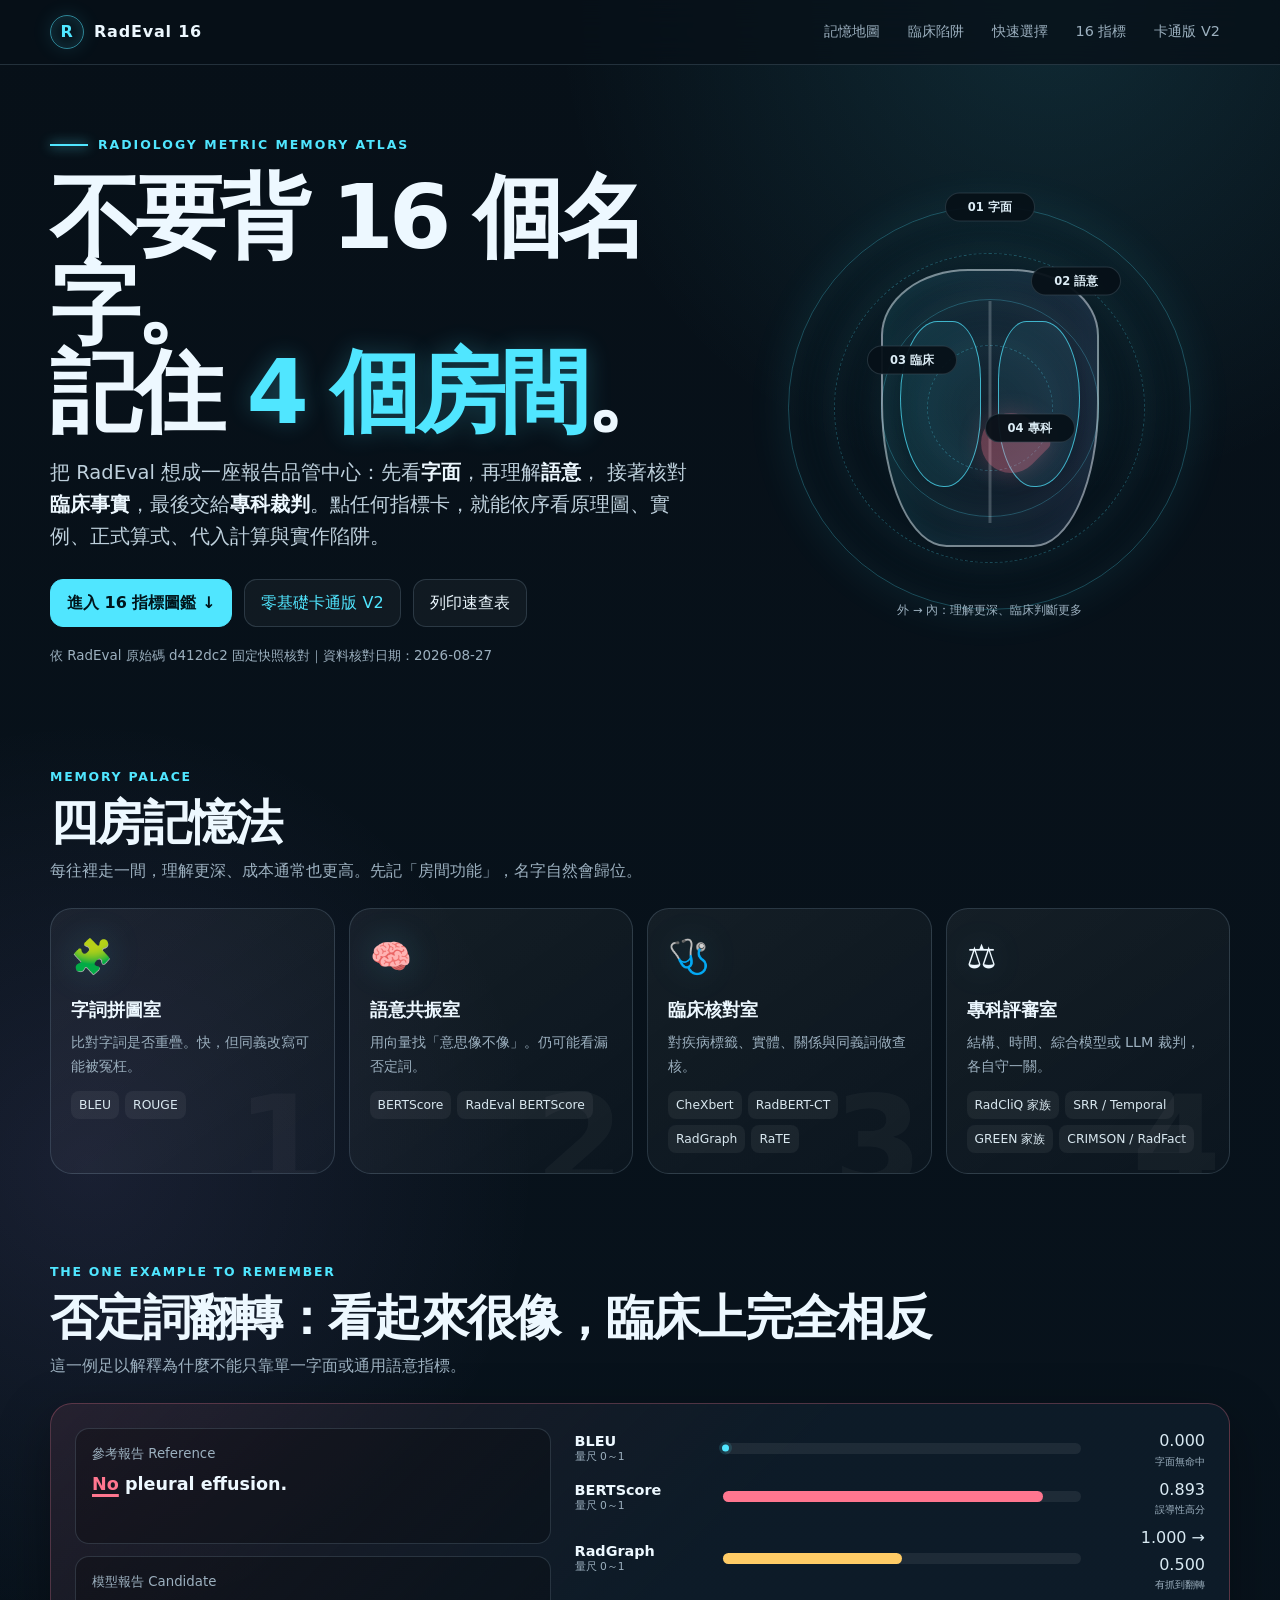
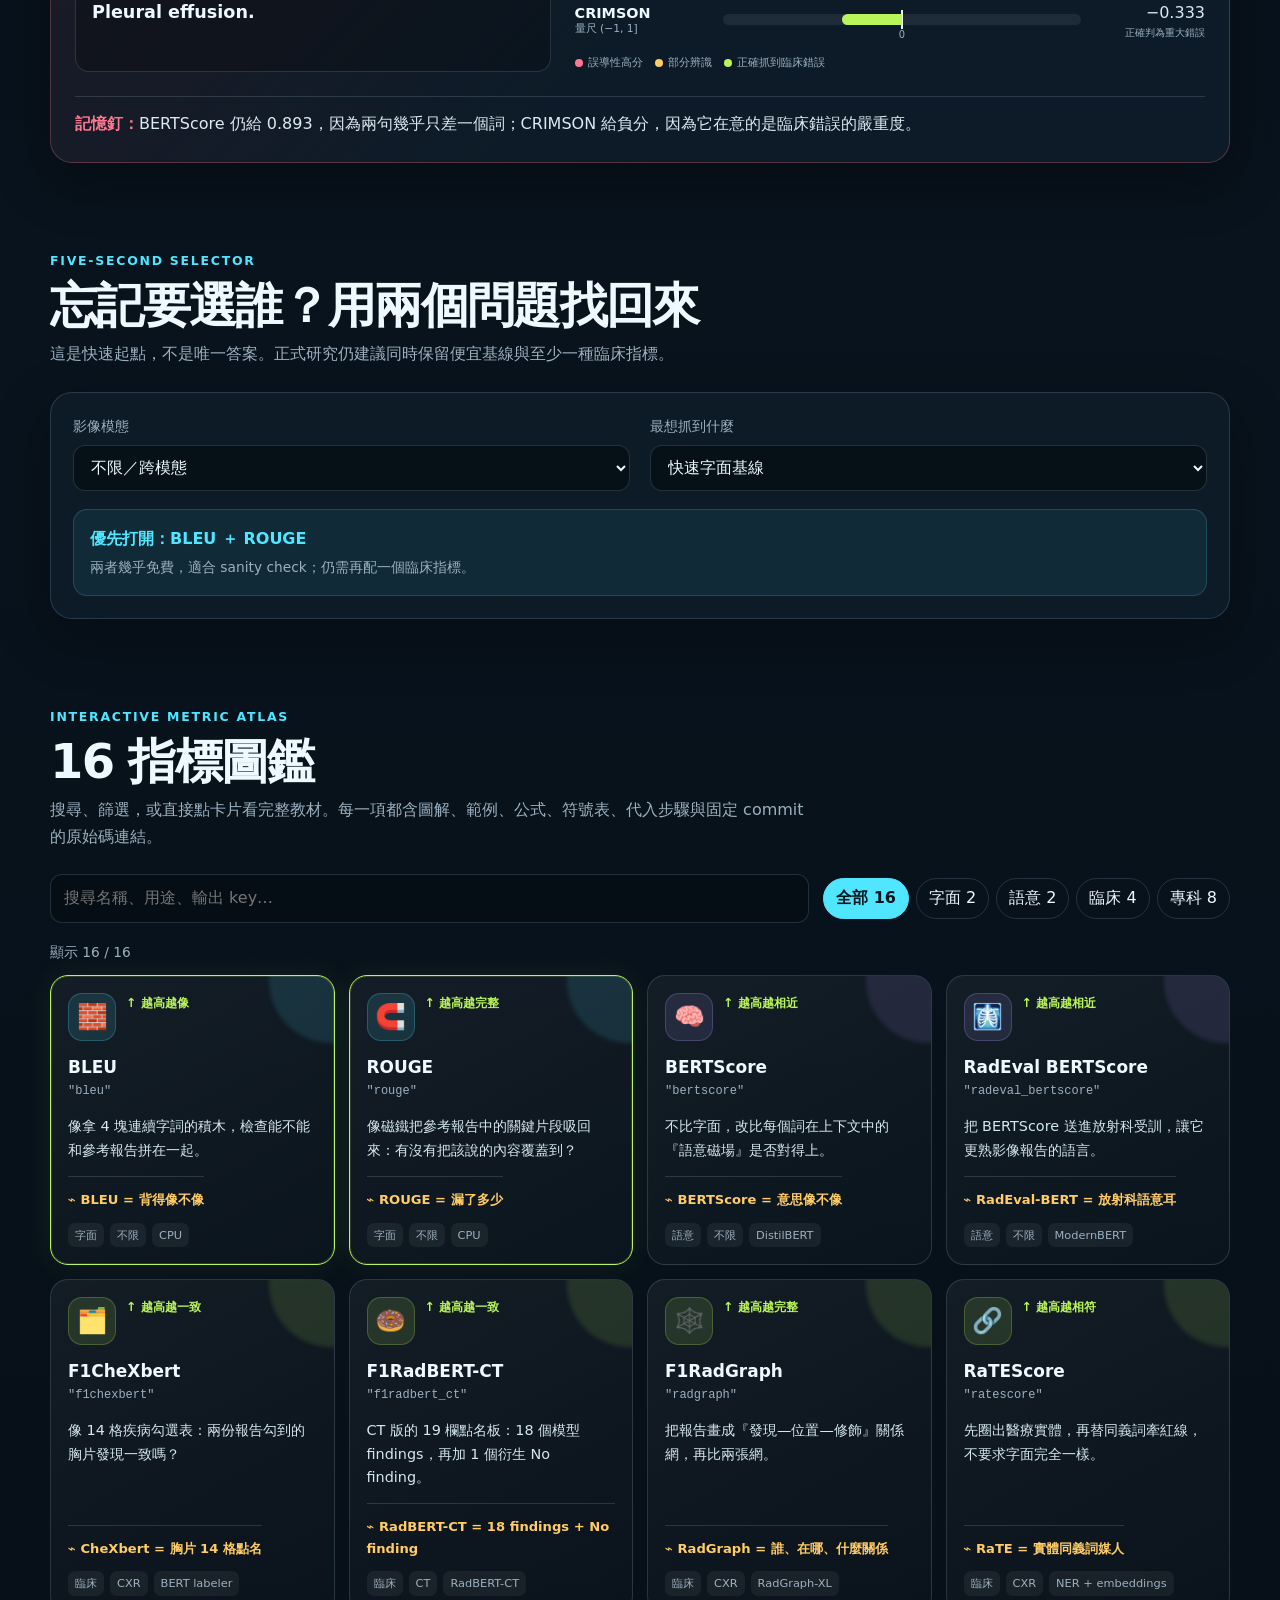
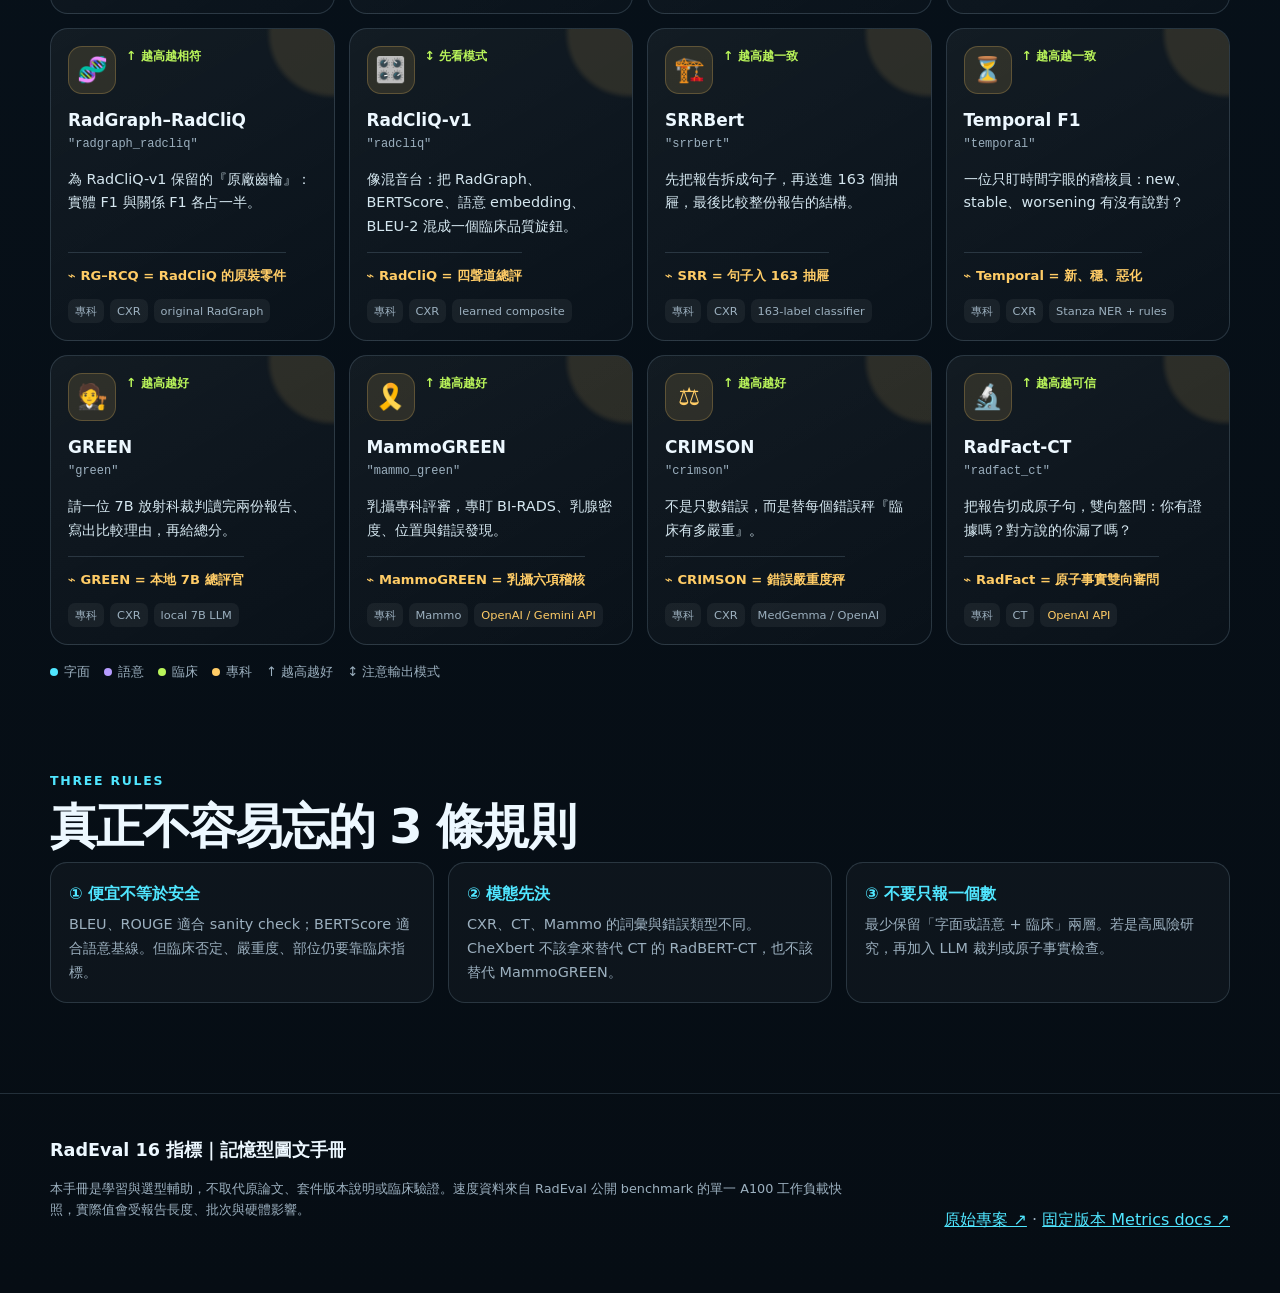
==== technical.html @ 2200045b "Fix navigation between guide editions" ====
<!doctype html>
<html lang="zh-Hant">
<head>
  <meta charset="utf-8">
  <meta name="viewport" content="width=device-width, initial-scale=1">
  <meta name="description" content="RadEval 16 種放射報告評估指標互動圖文手冊">
  <title>RadEval 16 指標｜記憶型圖文手冊</title>
  <style>
    :root {
      color-scheme: dark;
      --bg: #071018;
      --bg-2: #0b1722;
      --panel: rgba(14, 29, 42, .88);
      --panel-2: rgba(20, 39, 54, .82);
      --text: #edf8ff;
      --muted: #9cb0bf;
      --line: rgba(183, 224, 246, .16);
      --cyan: #50e6ff;
      --cyan-2: #18a8c7;
      --lime: #b9f45a;
      --amber: #ffcc66;
      --rose: #ff768f;
      --violet: #b69cff;
      --shadow: 0 18px 55px rgba(0, 0, 0, .32);
      --radius: 22px;
    }

    * { box-sizing: border-box; }
    html { scroll-behavior: smooth; }
    body {
      margin: 0;
      min-width: 320px;
      background:
        radial-gradient(circle at 82% 0%, rgba(80, 230, 255, .12), transparent 31rem),
        radial-gradient(circle at 7% 26%, rgba(182, 156, 255, .10), transparent 28rem),
        linear-gradient(180deg, var(--bg) 0%, #08131d 45%, #060d14 100%);
      color: var(--text);
      font-family: Inter, "Noto Sans TC", "Microsoft JhengHei", system-ui, sans-serif;
      line-height: 1.65;
    }

    a { color: var(--cyan); }
    button, input, select { font: inherit; }
    button { color: inherit; }
    .wrap { width: min(1180px, calc(100% - 36px)); margin: 0 auto; }
    .skip-link { position: fixed; left: 12px; top: -80px; z-index: 100; padding: 10px 14px; background: #fff; color: #000; }
    .skip-link:focus { top: 12px; }

    .topbar {
      position: sticky;
      top: 0;
      z-index: 30;
      backdrop-filter: blur(18px);
      background: rgba(7, 16, 24, .77);
      border-bottom: 1px solid var(--line);
    }
    .topbar-inner {
      min-height: 64px;
      display: flex;
      align-items: center;
      justify-content: space-between;
      gap: 18px;
    }
    .brand { display: flex; align-items: center; gap: 10px; font-weight: 800; letter-spacing: .05em; }
    .brand-mark {
      width: 34px;
      aspect-ratio: 1;
      display: grid;
      place-items: center;
      border: 1px solid rgba(80, 230, 255, .55);
      border-radius: 50%;
      color: var(--cyan);
      box-shadow: inset 0 0 18px rgba(80, 230, 255, .18), 0 0 20px rgba(80, 230, 255, .12);
    }
    .topnav { display: flex; align-items: center; gap: 8px; flex-wrap: wrap; }
    .topnav a {
      color: var(--muted);
      text-decoration: none;
      font-size: .9rem;
      padding: 7px 10px;
      border-radius: 10px;
    }
    .topnav a:hover, .topnav a:focus-visible { color: var(--text); background: rgba(255, 255, 255, .06); }

    .hero { padding: 70px 0 42px; overflow: hidden; }
    .hero-grid { display: grid; grid-template-columns: minmax(0, 1.15fr) minmax(300px, .85fr); gap: 50px; align-items: center; }
    .eyebrow { display: flex; align-items: center; gap: 10px; color: var(--cyan); font-weight: 800; letter-spacing: .16em; font-size: .78rem; text-transform: uppercase; }
    .eyebrow::before { content: ""; width: 38px; height: 2px; background: currentColor; box-shadow: 0 0 12px currentColor; }
    h1 { margin: 18px 0 18px; font-size: clamp(2.45rem, 7vw, 5.8rem); line-height: .98; letter-spacing: -.055em; max-width: 780px; }
    h1 .glow { color: var(--cyan); text-shadow: 0 0 25px rgba(80, 230, 255, .24); }
    .hero-copy { max-width: 680px; color: #bed0dc; font-size: clamp(1.02rem, 2vw, 1.22rem); }
    .hero-copy strong { color: var(--text); }
    .hero-actions { display: flex; gap: 12px; flex-wrap: wrap; margin-top: 26px; }
    .button {
      display: inline-flex;
      align-items: center;
      justify-content: center;
      gap: 9px;
      min-height: 44px;
      padding: 10px 16px;
      border: 1px solid var(--line);
      border-radius: 13px;
      background: rgba(255,255,255,.04);
      text-decoration: none;
      cursor: pointer;
    }
    .button.primary { color: #00151b; background: var(--cyan); border-color: var(--cyan); font-weight: 850; }
    .button:hover { transform: translateY(-1px); filter: brightness(1.06); }
    .button:focus-visible, .filter:focus-visible, .close:focus-visible {
      outline: 3px solid var(--amber);
      outline-offset: 3px;
    }
    .source-note { margin-top: 18px; color: var(--muted); font-size: .84rem; }

    .scanner {
      position: relative;
      width: min(420px, 100%);
      aspect-ratio: 1;
      margin: auto;
      display: grid;
      place-items: center;
    }
    .depth-ring {
      position: absolute;
      border: 1px solid rgba(80,230,255,.28);
      border-radius: 50%;
      box-shadow: 0 0 45px rgba(80,230,255,.09), inset 0 0 45px rgba(80,230,255,.06);
      pointer-events: none;
    }
    .depth-ring span {
      position: absolute;
      z-index: 3;
      left: 50%;
      top: 0;
      min-width: 90px;
      padding: 4px 9px;
      transform: translate(-50%, -50%);
      border: 1px solid var(--line);
      border-radius: 99px;
      background: rgba(7,16,24,.94);
      color: #dcecf5;
      font-size: .72rem;
      font-weight: 800;
      text-align: center;
      white-space: nowrap;
    }
    .depth-ring.one { inset: 2%; }
    .depth-ring.two { inset: 13%; border-style: dashed; }
    .depth-ring.three { inset: 24%; }
    .depth-ring.four { inset: 35%; border-style: dashed; }
    .depth-ring.two span { left: 78%; top: 9%; }
    .depth-ring.three span { left: 14%; top: 28%; }
    .depth-ring.four span { left: 82%; top: 66%; }
    .depth-caption { position: absolute; bottom: -2px; left: 50%; transform: translateX(-50%); color: var(--muted); font-size: .72rem; white-space: nowrap; }
    .chest {
      position: relative;
      z-index: 2;
      width: 52%;
      height: 66%;
      border: 2px solid rgba(237,248,255,.48);
      border-radius: 40% 40% 30% 30% / 24% 24% 52% 52%;
      background: linear-gradient(90deg, rgba(80,230,255,.07), rgba(182,156,255,.09));
      box-shadow: inset 0 0 32px rgba(80,230,255,.07);
    }
    .spine { position: absolute; left: 50%; top: 11%; bottom: 8%; width: 3px; transform: translateX(-50%); background: rgba(237,248,255,.22); }
    .lung { position: absolute; top: 18%; width: 38%; height: 61%; border: 1px solid rgba(80,230,255,.72); background: rgba(80,230,255,.08); }
    .lung.left { left: 8%; border-radius: 50% 38% 48% 58%; }
    .lung.right { right: 8%; border-radius: 38% 50% 58% 48%; }
    .heart { position: absolute; left: 46%; top: 52%; width: 28%; aspect-ratio: 1; background: rgba(255,118,143,.35); transform: rotate(45deg); border-radius: 50% 12% 50% 50%; box-shadow: 0 0 25px rgba(255,118,143,.22); }
    .section { padding: 44px 0; }
    .section-kicker { color: var(--cyan); font-weight: 800; font-size: .78rem; letter-spacing: .14em; text-transform: uppercase; }
    .section h2 { margin: 7px 0 8px; font-size: clamp(1.75rem, 4vw, 3rem); line-height: 1.15; letter-spacing: -.035em; }
    .section-lead { margin: 0 0 24px; color: var(--muted); max-width: 760px; }

    .memory-map { display: grid; grid-template-columns: repeat(4, 1fr); gap: 14px; }
    .memory-room {
      position: relative;
      min-height: 220px;
      padding: 20px;
      border: 1px solid var(--line);
      border-radius: var(--radius);
      background: linear-gradient(145deg, rgba(255,255,255,.055), rgba(255,255,255,.018));
      overflow: hidden;
    }
    .memory-room::after { content: attr(data-no); position: absolute; right: 8px; bottom: -34px; color: rgba(255,255,255,.035); font-size: 8rem; font-weight: 900; line-height: 1; }
    .room-icon { font-size: 2.1rem; filter: drop-shadow(0 0 16px rgba(80,230,255,.18)); }
    .memory-room h3 { margin: 10px 0 6px; font-size: 1.15rem; }
    .memory-room p { margin: 0 0 12px; color: var(--muted); font-size: .9rem; }
    .room-list { display: flex; flex-wrap: wrap; gap: 6px; position: relative; z-index: 1; }
    .room-list span { padding: 4px 8px; border-radius: 8px; background: rgba(255,255,255,.055); color: #d9e8f0; font-size: .77rem; }

    .trap {
      display: grid;
      grid-template-columns: .86fr 1.14fr;
      gap: 24px;
      padding: 24px;
      border: 1px solid rgba(255,118,143,.28);
      border-radius: var(--radius);
      background: linear-gradient(135deg, rgba(255,118,143,.09), rgba(14,29,42,.86) 52%);
      box-shadow: var(--shadow);
    }
    .report-pair { display: grid; gap: 12px; }
    .report { padding: 14px 16px; border-radius: 14px; background: rgba(0,0,0,.25); border: 1px solid var(--line); }
    .report small { display: block; color: var(--muted); margin-bottom: 5px; }
    .report strong { font-size: 1.1rem; }
    .negation { color: var(--rose); text-decoration: underline 3px; text-underline-offset: 4px; }
    .score-rows { display: grid; gap: 9px; align-content: center; }
    .score-row { display: grid; grid-template-columns: 136px 1fr 112px; gap: 12px; align-items: center; }
    .score-name { display: grid; line-height: 1.25; }
    .score-name b { font-size: .9rem; }
    .score-name small { color: var(--muted); font-size: .67rem; }
    .score-track { position: relative; height: 11px; background: rgba(255,255,255,.07); border-radius: 99px; overflow: visible; }
    .score-fill { height: 100%; border-radius: inherit; background: var(--cyan); }
    .score-fill.misleading { background: var(--rose); }
    .score-fill.partial { background: var(--amber); }
    .score-fill.correct { background: var(--lime); }
    .score-zero-dot { position: absolute; left: 0; top: 50%; width: 7px; height: 7px; transform: translate(-1px, -50%); border-radius: 50%; background: var(--cyan); box-shadow: 0 0 0 3px rgba(80,230,255,.14); }
    .score-track.diverging::before { content: ""; position: absolute; left: 50%; top: -4px; bottom: -4px; width: 2px; transform: translateX(-50%); background: #e7f2f8; }
    .score-track.diverging::after { content: "0"; position: absolute; left: 50%; top: 13px; transform: translateX(-50%); color: var(--muted); font-size: .62rem; }
    .score-fill.negative { position: absolute; right: 50%; top: 0; border-radius: 99px 0 0 99px; }
    .score-value { color: #d8e9f2; font-variant-numeric: tabular-nums; text-align: right; }
    .score-value small { display: block; color: var(--muted); font-size: .65rem; line-height: 1.25; }
    .score-legend { display: flex; gap: 12px; flex-wrap: wrap; margin-top: 6px; color: var(--muted); font-size: .68rem; }
    .score-legend span { display: inline-flex; align-items: center; gap: 5px; }
    .score-legend i { width: 8px; height: 8px; border-radius: 50%; background: var(--legend-color); }
    .trap-takeaway { grid-column: 1 / -1; padding-top: 14px; border-top: 1px solid var(--line); color: #dceaf1; }
    .trap-takeaway strong { color: var(--rose); }

    .chooser {
      padding: 22px;
      border: 1px solid var(--line);
      border-radius: var(--radius);
      background: var(--panel);
      box-shadow: var(--shadow);
    }
    .chooser-grid { display: grid; grid-template-columns: 1fr 1fr; gap: 20px; }
    .field label { display: block; margin-bottom: 7px; color: var(--muted); font-size: .86rem; }
    select, input[type="search"] {
      width: 100%;
      min-height: 46px;
      border: 1px solid var(--line);
      border-radius: 12px;
      background: rgba(5, 14, 21, .8);
      color: var(--text);
      padding: 10px 13px;
      outline: none;
    }
    select:focus, input:focus { border-color: var(--cyan); box-shadow: 0 0 0 3px rgba(80,230,255,.12); }
    .recommendation { margin-top: 18px; padding: 16px; border-radius: 14px; background: rgba(80,230,255,.08); border: 1px solid rgba(80,230,255,.18); }
    .recommendation strong { color: var(--cyan); }
    .recommendation .mini { display: block; margin-top: 4px; color: var(--muted); font-size: .86rem; }

    .toolbar { display: grid; grid-template-columns: minmax(220px, 1fr) auto; gap: 14px; margin: 24px 0 18px; align-items: center; }
    .filters { display: flex; flex-wrap: wrap; gap: 7px; justify-content: flex-end; }
    .filter {
      min-height: 39px;
      border: 1px solid var(--line);
      border-radius: 999px;
      background: transparent;
      padding: 6px 12px;
      cursor: pointer;
    }
    .filter[aria-pressed="true"] { color: #00151b; background: var(--cyan); border-color: var(--cyan); font-weight: 800; }
    .result-count { color: var(--muted); font-size: .86rem; margin-bottom: 12px; }
    .empty-state { margin: 14px 0; padding: 18px; border: 1px dashed var(--line); border-radius: 14px; color: var(--muted); text-align: center; }
    .empty-state[hidden] { display: none; }

    .metric-grid { display: grid; grid-template-columns: repeat(4, minmax(0, 1fr)); gap: 14px; }
    .metric-card {
      position: relative;
      min-height: 290px;
      display: flex;
      flex-direction: column;
      padding: 17px;
      border: 1px solid var(--line);
      border-radius: 18px;
      background: linear-gradient(150deg, rgba(255,255,255,.052), rgba(255,255,255,.016));
      text-align: left;
      cursor: pointer;
      overflow: hidden;
      transition: transform .18s ease, border-color .18s ease, box-shadow .18s ease;
    }
    .metric-card::after { content: ""; position: absolute; width: 125px; height: 125px; right: -60px; top: -58px; border-radius: 50%; background: var(--tone); opacity: .12; filter: blur(2px); }
    .metric-card:hover, .metric-card:focus-visible { transform: translateY(-4px); border-color: var(--tone); border-color: color-mix(in srgb, var(--tone) 60%, transparent); box-shadow: 0 18px 40px rgba(0,0,0,.28); outline: 3px solid transparent; }
    .metric-card.recommended { border-color: var(--lime); box-shadow: inset 0 0 0 1px rgba(185,244,90,.17), 0 0 28px rgba(185,244,90,.08); }
    .metric-card[hidden] { display: none; }
    .card-top { display: flex; align-items: flex-start; justify-content: space-between; gap: 10px; }
    .metric-icon { width: 48px; height: 48px; display: grid; place-items: center; border-radius: 14px; background: rgba(80,230,255,.08); background: color-mix(in srgb, var(--tone) 12%, transparent); color: var(--tone); font-size: 1.55rem; border: 1px solid rgba(80,230,255,.2); border-color: color-mix(in srgb, var(--tone) 23%, transparent); }
    .direction { color: var(--lime); font-size: .78rem; font-weight: 850; }
    .card-title { display: block; margin: 16px 0 3px; font-size: 1.06rem; font-weight: 800; line-height: 1.28; }
    .metric-key { color: var(--muted); font-family: ui-monospace, SFMono-Regular, Consolas, monospace; font-size: .75rem; }
    .metaphor { margin: 13px 0; color: #d5e7f0; font-size: .9rem; }
    .memory-line { margin-top: auto; padding-top: 12px; border-top: 1px solid var(--line); color: var(--amber); font-size: .82rem; font-weight: 750; }
    .card-meta { display: flex; flex-wrap: wrap; gap: 6px; margin-top: 12px; }
    .tag { padding: 3px 7px; border-radius: 7px; background: rgba(255,255,255,.055); color: var(--muted); font-size: .71rem; }
    .tag.api { color: var(--amber); }

    .legend { display: flex; gap: 14px; flex-wrap: wrap; margin-top: 16px; color: var(--muted); font-size: .82rem; }
    .legend span { display: inline-flex; align-items: center; gap: 6px; }
    .dot { width: 8px; height: 8px; border-radius: 50%; background: var(--tone); }

    dialog {
      width: min(820px, calc(100% - 28px));
      max-height: 88vh;
      overflow: hidden;
      padding: 0;
      border: 1px solid rgba(80,230,255,.25);
      border-radius: 24px;
      background: #0c1924;
      color: var(--text);
      box-shadow: 0 30px 100px rgba(0,0,0,.65);
    }
    dialog::backdrop { background: rgba(2,8,12,.78); backdrop-filter: blur(7px); }
    .dialog-shell { padding: 24px; overflow-y: auto; max-height: 88vh; }
    .dialog-head { display: grid; grid-template-columns: auto 1fr auto; gap: 14px; align-items: center; padding-bottom: 18px; border-bottom: 1px solid var(--line); }
    .dialog-head h2 { margin: 0; font-size: clamp(1.5rem, 4vw, 2.4rem); line-height: 1.1; }
    .dialog-sub { color: var(--muted); font-family: ui-monospace, SFMono-Regular, Consolas, monospace; font-size: .8rem; }
    .close { width: 42px; height: 42px; border: 1px solid var(--line); border-radius: 12px; background: rgba(255,255,255,.04); cursor: pointer; font-size: 1.2rem; }
    .dialog-hero { margin: 20px 0; padding: 18px; border-radius: 16px; background: rgba(80,230,255,.06); background: linear-gradient(120deg, color-mix(in srgb, var(--dialog-tone) 13%, transparent), rgba(255,255,255,.025)); border: 1px solid rgba(80,230,255,.2); border-color: color-mix(in srgb, var(--dialog-tone) 24%, transparent); }
    .dialog-hero .big-memory { color: var(--dialog-tone); font-size: clamp(1.08rem, 3vw, 1.35rem); font-weight: 850; }
    .principle-panel, .worked-example, .formula-sheet {
      margin: 18px 0;
      padding: 18px;
      border: 1px solid var(--line);
      border-radius: 18px;
      background: rgba(255,255,255,.025);
    }
    .lesson-title { display: flex; align-items: center; gap: 9px; margin: 0 0 14px; font-size: 1rem; color: var(--cyan); }
    .lesson-no { width: 28px; height: 28px; display: grid; place-items: center; border-radius: 50%; background: rgba(80,230,255,.12); font-size: .76rem; }
    .visual-stage {
      min-height: 210px;
      display: grid;
      align-content: center;
      gap: 14px;
      padding: 20px;
      border-radius: 16px;
      background:
        linear-gradient(rgba(80,230,255,.035) 1px, transparent 1px),
        linear-gradient(90deg, rgba(80,230,255,.035) 1px, transparent 1px),
        rgba(2,10,16,.48);
      background-size: 24px 24px;
      overflow: hidden;
    }
    .viz-caption { color: var(--muted); font-size: .78rem; text-align: center; }
    .viz-formula { padding: 8px 12px; border-radius: 10px; background: rgba(80,230,255,.08); color: #dffbff; font-family: ui-monospace, SFMono-Regular, Consolas, monospace; font-size: .78rem; text-align: center; }
    .token-row { display: flex; flex-wrap: wrap; justify-content: center; gap: 7px; }
    .token { padding: 6px 9px; border-radius: 8px; background: rgba(255,255,255,.07); color: #c7d8e1; font-size: .8rem; border: 1px solid transparent; }
    .token.hit { color: #071018; background: var(--lime); font-weight: 800; }
    .token.miss { color: #ffe0e6; background: rgba(255,118,143,.14); border-color: rgba(255,118,143,.35); text-decoration: line-through; }
    .token.soft { color: #f2eaff; background: rgba(182,156,255,.16); border-color: rgba(182,156,255,.28); }
    .ngram-lane { display: grid; gap: 6px; }
    .ngram-label { color: var(--muted); font-size: .7rem; text-align: center; }
    .ngram-window { display: flex; justify-content: center; gap: 5px; width: fit-content; max-width: 100%; margin: auto; padding: 7px; border: 2px solid var(--dialog-tone); border-radius: 12px; background: rgba(80,230,255,.05); }
    .ngram-window.absent { border-style: dashed; border-color: var(--rose); color: var(--rose); }
    .ngram-window .token { white-space: nowrap; }
    .ngram-note { color: #d6e7ef; font-size: .76rem; text-align: center; }
    .flow-row { display: flex; align-items: center; justify-content: center; gap: 9px; flex-wrap: wrap; }
    .flow-node { min-width: 92px; padding: 10px 12px; border: 1px solid var(--line); border-radius: 12px; background: rgba(255,255,255,.055); text-align: center; font-size: .8rem; }
    .flow-node strong { display: block; color: var(--text); }
    .flow-node small { color: var(--muted); }
    .flow-node.accent { border-color: rgba(80,230,255,.36); box-shadow: inset 0 0 20px rgba(80,230,255,.07); }
    .flow-arrow { color: var(--cyan); font-size: 1.2rem; font-weight: 900; }
    .step-list { display: grid; grid-template-columns: repeat(3, 1fr); gap: 9px; margin: 14px 0 0; padding: 0; list-style: none; counter-reset: step; }
    .step-list li { position: relative; padding: 12px 12px 12px 38px; border-radius: 12px; background: rgba(255,255,255,.035); color: #cedee6; font-size: .82rem; }
    .step-list li::before { counter-increment: step; content: counter(step); position: absolute; left: 10px; top: 11px; width: 20px; height: 20px; display: grid; place-items: center; border-radius: 50%; background: var(--dialog-tone); color: #071018; font-size: .7rem; font-weight: 900; }
    .label-grid { display: grid; grid-template-columns: repeat(7, 1fr); gap: 6px; }
    .label-cell { aspect-ratio: 1.45; display: grid; place-items: center; border-radius: 7px; background: rgba(255,255,255,.055); color: var(--muted); font-size: .65rem; text-align: center; }
    .label-cell.on { background: rgba(185,244,90,.16); color: var(--lime); box-shadow: inset 0 0 0 1px rgba(185,244,90,.28); }
    .label-cell.negative { background: rgba(80,230,255,.09); color: var(--cyan); box-shadow: inset 0 0 0 1px rgba(80,230,255,.2); }
    .label-cell.derived { background: rgba(255,204,102,.08); color: var(--amber); }
    .label-comparison { display: grid; grid-template-columns: 84px 1fr; gap: 8px 10px; align-items: start; }
    .label-row-name { padding-top: 7px; color: var(--dialog-tone); font-size: .72rem; font-weight: 800; }
    .label-comparison .label-grid { grid-template-columns: repeat(7, minmax(62px, 1fr)); }
    .semantic-core { width: 74px; height: 74px; display: grid; place-items: center; margin: auto; border-radius: 50%; background: rgba(182,156,255,.13); color: var(--violet); font-size: 2rem; box-shadow: 0 0 28px rgba(182,156,255,.16); }
    .weight-ladder { display: grid; grid-template-columns: repeat(4, 1fr); gap: 7px; }
    .weight-step { padding: 9px 7px; border-top: 3px solid var(--amber); background: rgba(255,204,102,.06); color: #e8eef2; font-size: .7rem; text-align: center; }
    .weight-step strong { display: block; color: var(--amber); font: 800 .9rem/1.2 ui-monospace, SFMono-Regular, Consolas, monospace; }
    .count-strip { display: grid; grid-template-columns: repeat(3, minmax(0, 1fr)); gap: 7px; }
    .count-chip { padding: 9px; border-radius: 10px; background: rgba(255,255,255,.05); color: var(--muted); font-size: .7rem; text-align: center; }
    .count-chip strong { display: block; color: var(--text); font-size: .92rem; }
    .channel-stack { display: grid; gap: 8px; min-width: min(100%, 380px); margin: auto; }
    .channel { display: grid; grid-template-columns: 92px 1fr 46px; gap: 8px; align-items: center; font-size: .75rem; }
    .channel-track { height: 8px; border-radius: 99px; background: rgba(255,255,255,.07); overflow: hidden; }
    .channel-fill { height: 100%; width: var(--value); background: var(--dialog-tone); border-radius: inherit; }
    .graph-svg { width: 100%; min-height: 190px; }
    .graph-svg text { fill: #e9f6fc; font-family: inherit; font-size: 12px; }
    .graph-svg .edge { stroke: var(--cyan); stroke-width: 2; opacity: .7; }
    .graph-svg .node { fill: #102c3c; stroke: var(--cyan); stroke-width: 1.5; }
    .graph-svg .modifier { fill: #30264c; stroke: var(--violet); }
    .judge { width: 78px; height: 78px; display: grid; place-items: center; margin: auto; border-radius: 50%; border: 1px solid rgba(255,204,102,.45); background: rgba(255,204,102,.09); font-size: 2rem; box-shadow: 0 0 28px rgba(255,204,102,.1); }
    .scale { display: grid; grid-template-columns: 1fr auto 1fr; gap: 12px; align-items: end; width: min(430px, 100%); margin: auto; }
    .scale-pan { min-height: 82px; padding: 10px; border-radius: 50% 50% 12px 12px; background: rgba(255,255,255,.055); border-bottom: 3px solid var(--amber); text-align: center; font-size: .77rem; }
    .scale-pivot { color: var(--amber); font-size: 2rem; }
    .example-pair { display: grid; grid-template-columns: 1fr 34px 1fr; gap: 10px; align-items: stretch; }
    .example-report { padding: 13px; border-radius: 13px; background: rgba(0,0,0,.22); border: 1px solid var(--line); }
    .example-report small { display: block; color: var(--muted); margin-bottom: 5px; }
    .example-report p { margin: 0; color: #e2f0f6; font-size: .88rem; }
    .example-arrow { display: grid; place-items: center; color: var(--cyan); font-size: 1.25rem; }
    .example-result { margin-top: 12px; padding: 11px 13px; border-left: 3px solid var(--dialog-tone); background: rgba(80,230,255,.05); background: color-mix(in srgb, var(--dialog-tone) 8%, transparent); color: #dceaf1; font-size: .86rem; }
    .formula-sheet { position: relative; overflow: hidden; }
    .formula-source-badge { display: inline-flex; align-items: center; gap: 7px; margin: -5px 0 14px; padding: 6px 9px; border: 1px solid rgba(185,244,90,.22); border-radius: 999px; background: rgba(185,244,90,.07); color: var(--lime); font: 700 .7rem/1 ui-monospace, SFMono-Regular, Consolas, monospace; }
    .equation-stack { display: grid; gap: 9px; }
    .math-block { padding: 13px 15px; overflow-x: auto; border: 1px solid rgba(80,230,255,.17); border-radius: 13px; background: #07131c; color: #e8fbff; font: 700 clamp(.78rem, 2vw, .94rem)/1.65 ui-monospace, SFMono-Regular, Consolas, monospace; white-space: nowrap; }
    .math-block .eq-label { display: inline-block; min-width: 92px; margin-right: 10px; color: var(--cyan); font: 750 .7rem/1.2 Inter, "Noto Sans TC", sans-serif; letter-spacing: .04em; text-transform: uppercase; }
    .formula-columns { display: grid; grid-template-columns: minmax(0, .86fr) minmax(0, 1.14fr); gap: 12px; margin-top: 13px; }
    .formula-card { min-width: 0; padding: 14px; border: 1px solid var(--line); border-radius: 14px; background: rgba(0,0,0,.16); }
    .formula-card h4 { margin: 0 0 9px; color: var(--amber); font-size: .81rem; }
    .notation-grid { display: grid; grid-template-columns: auto 1fr; gap: 7px 10px; margin: 0; }
    .notation-grid dt { color: #f2fbff; font: 800 .78rem/1.45 ui-monospace, SFMono-Regular, Consolas, monospace; }
    .notation-grid dd { margin: 0; color: var(--muted); font-size: .79rem; line-height: 1.45; }
    .calc-steps { display: grid; gap: 7px; margin: 0; padding: 0; list-style: none; counter-reset: calc-step; }
    .calc-steps li { position: relative; padding-left: 25px; color: #d4e4eb; font-size: .81rem; line-height: 1.5; }
    .calc-steps li::before { counter-increment: calc-step; content: counter(calc-step); position: absolute; left: 0; top: .12em; width: 18px; height: 18px; display: grid; place-items: center; border-radius: 6px; background: rgba(80,230,255,.12); background: color-mix(in srgb, var(--dialog-tone) 18%, transparent); color: var(--dialog-tone); font: 850 .65rem/1 ui-monospace, SFMono-Regular, Consolas, monospace; }
    .implementation-note { margin-top: 12px; padding: 11px 13px; border-left: 3px solid var(--amber); background: rgba(255,204,102,.065); color: #eadfca; font-size: .8rem; line-height: 1.55; }
    .implementation-note strong { color: var(--amber); }
    .source-trace { display: flex; align-items: center; justify-content: space-between; gap: 12px; margin-top: 11px; color: var(--muted); font-size: .73rem; }
    .source-trace a { flex: 0 0 auto; }
    .dialog-grid { display: grid; grid-template-columns: 1fr 1fr; gap: 14px; }
    .detail-block { padding: 16px; border-radius: 15px; background: rgba(255,255,255,.035); border: 1px solid var(--line); }
    .detail-block h3 { margin: 0 0 8px; font-size: .87rem; color: var(--cyan); }
    .detail-block p { margin: 0; color: #d1e1e9; font-size: .91rem; }
    .output-code { display: block; margin-top: 8px; color: #d6f8ff; font-family: ui-monospace, SFMono-Regular, Consolas, monospace; font-size: .78rem; overflow-wrap: anywhere; }
    .dialog-foot { display: flex; gap: 10px; flex-wrap: wrap; align-items: center; justify-content: space-between; margin-top: 18px; color: var(--muted); font-size: .82rem; }

    .rules { display: grid; grid-template-columns: repeat(3, 1fr); gap: 14px; }
    .rule { padding: 18px; border: 1px solid var(--line); border-radius: 17px; background: rgba(255,255,255,.03); }
    .rule strong { display: block; margin-bottom: 6px; color: var(--cyan); }
    .rule p { margin: 0; color: var(--muted); font-size: .9rem; }

    footer { padding: 42px 0 60px; color: var(--muted); border-top: 1px solid var(--line); margin-top: 46px; }
    .footer-grid { display: grid; grid-template-columns: 1fr auto; gap: 20px; align-items: end; }
    .footer-title { color: var(--text); font-weight: 850; font-size: 1.1rem; }
    .fineprint { max-width: 800px; font-size: .8rem; }

    .print-sheet { display: none; }
    @media (max-width: 980px) {
      .hero-grid { grid-template-columns: 1fr; }
      .scanner { width: min(380px, 82vw); }
      .memory-map, .metric-grid { grid-template-columns: repeat(2, minmax(0, 1fr)); }
      .trap { grid-template-columns: 1fr; }
      .trap-takeaway { grid-column: auto; }
      .rules { grid-template-columns: 1fr; }
    }
    @media (max-width: 700px) {
      .wrap { width: min(100% - 24px, 1180px); }
      .topbar-inner { align-items: flex-start; flex-direction: column; gap: 3px; padding: 8px 0; }
      .topnav { width: 100%; flex-wrap: nowrap; overflow-x: auto; padding-bottom: 3px; }
      .topnav a { flex: 0 0 auto; padding: 5px 8px; font-size: .78rem; }
      .hero { padding-top: 48px; }
      .memory-map, .metric-grid, .chooser-grid, .dialog-grid, .step-list, .formula-columns { grid-template-columns: 1fr; }
      .example-pair { grid-template-columns: 1fr; }
      .example-arrow { transform: rotate(90deg); }
      .label-grid { grid-template-columns: repeat(4, 1fr); }
      .channel { grid-template-columns: 78px 1fr 40px; }
      .toolbar { grid-template-columns: 1fr; }
      .filters { justify-content: flex-start; }
      .score-row { grid-template-columns: 102px 1fr 88px; gap: 8px; }
      .footer-grid { grid-template-columns: 1fr; }
      .dialog-head { grid-template-columns: auto 1fr auto; }
      .scanner { width: min(330px, 92vw); }
      .depth-ring span { min-width: 76px; padding: 3px 7px; font-size: .64rem; }
      .label-comparison { grid-template-columns: 1fr; }
      .label-row-name { padding-top: 0; }
      .label-comparison .label-grid { grid-template-columns: repeat(3, minmax(74px, 1fr)); }
      .weight-ladder { grid-template-columns: repeat(2, 1fr); }
    }
    @media (prefers-reduced-motion: reduce) {
      *, *::before, *::after { scroll-behavior: auto !important; animation-duration: .001ms !important; animation-iteration-count: 1 !important; }
    }
    @media print {
      :root { color-scheme: light; }
      body { background: #fff; color: #111; font-size: 10pt; }
      .topbar, .hero, .section, footer, dialog { display: none !important; }
      .print-sheet { display: block; padding: 0; }
      .print-sheet h1 { font-size: 24pt; color: #111; margin-bottom: 6px; }
      .print-sheet table { width: 100%; border-collapse: collapse; }
      .print-sheet th, .print-sheet td { border: 1px solid #bbb; padding: 6px; vertical-align: top; text-align: left; }
      .print-sheet th { background: #e9f5f8; }
      .print-sheet small { color: #444; }
    }
  </style>
</head>
<body>
  <a class="skip-link" href="#main">跳到主要內容</a>
  <header class="topbar">
    <div class="wrap topbar-inner">
      <div class="brand"><span class="brand-mark">R</span> RadEval 16</div>
      <nav class="topnav" aria-label="頁面導覽">
        <a href="#memory">記憶地圖</a>
        <a href="#trap">臨床陷阱</a>
        <a href="#choose">快速選擇</a>
        <a href="#atlas">16 指標</a>
        <a href="index.html">卡通版 V2</a>
      </nav>
    </div>
  </header>

  <main id="main">
    <section class="hero">
      <div class="wrap hero-grid">
        <div>
          <div class="eyebrow">Radiology metric memory atlas</div>
          <h1>不要背 16 個名字。<br>記住 <span class="glow">4 個房間</span>。</h1>
          <p class="hero-copy">
            把 RadEval 想成一座報告品管中心：先看<strong>字面</strong>，再理解<strong>語意</strong>，
            接著核對<strong>臨床事實</strong>，最後交給<strong>專科裁判</strong>。點任何指標卡，就能依序看原理圖、實例、正式算式、代入計算與實作陷阱。
          </p>
          <div class="hero-actions">
            <a class="button primary" href="#atlas">進入 16 指標圖鑑 ↓</a>
            <a class="button" href="index.html">零基礎卡通版 V2</a>
            <button class="button" type="button" onclick="window.print()">列印速查表</button>
          </div>
          <p class="source-note">依 RadEval 原始碼 d412dc2 固定快照核對｜資料核對日期：2026-08-27</p>
        </div>
        <div class="scanner" aria-label="由外而內的四層評估：字面、語意、臨床、專科">
          <span class="depth-ring one"><span>01 字面</span></span>
          <span class="depth-ring two"><span>02 語意</span></span>
          <span class="depth-ring three"><span>03 臨床</span></span>
          <span class="depth-ring four"><span>04 專科</span></span>
          <div class="chest" aria-hidden="true">
            <div class="spine"></div><div class="lung left"></div><div class="lung right"></div><div class="heart"></div>
          </div>
          <span class="depth-caption">外 → 內：理解更深、臨床判斷更多</span>
        </div>
      </div>
    </section>

    <section class="section" id="memory">
      <div class="wrap">
        <div class="section-kicker">Memory palace</div>
        <h2>四房記憶法</h2>
        <p class="section-lead">每往裡走一間，理解更深、成本通常也更高。先記「房間功能」，名字自然會歸位。</p>
        <div class="memory-map">
          <article class="memory-room" data-no="1">
            <div class="room-icon">🧩</div>
            <h3>字詞拼圖室</h3>
            <p>比對字詞是否重疊。快，但同義改寫可能被冤枉。</p>
            <div class="room-list"><span>BLEU</span><span>ROUGE</span></div>
          </article>
          <article class="memory-room" data-no="2">
            <div class="room-icon">🧠</div>
            <h3>語意共振室</h3>
            <p>用向量找「意思像不像」。仍可能看漏否定詞。</p>
            <div class="room-list"><span>BERTScore</span><span>RadEval BERTScore</span></div>
          </article>
          <article class="memory-room" data-no="3">
            <div class="room-icon">🩺</div>
            <h3>臨床核對室</h3>
            <p>對疾病標籤、實體、關係與同義詞做查核。</p>
            <div class="room-list"><span>CheXbert</span><span>RadBERT-CT</span><span>RadGraph</span><span>RaTE</span></div>
          </article>
          <article class="memory-room" data-no="4">
            <div class="room-icon">⚖️</div>
            <h3>專科評審室</h3>
            <p>結構、時間、綜合模型或 LLM 裁判，各自守一關。</p>
            <div class="room-list"><span>RadCliQ 家族</span><span>SRR / Temporal</span><span>GREEN 家族</span><span>CRIMSON / RadFact</span></div>
          </article>
        </div>
      </div>
    </section>

    <section class="section" id="trap">
      <div class="wrap">
        <div class="section-kicker">The one example to remember</div>
        <h2>否定詞翻轉：看起來很像，臨床上完全相反</h2>
        <p class="section-lead">這一例足以解釋為什麼不能只靠單一字面或通用語意指標。</p>
        <div class="trap">
          <div class="report-pair">
            <div class="report"><small>參考報告 Reference</small><strong><span class="negation">No</span> pleural effusion.</strong></div>
            <div class="report"><small>模型報告 Candidate</small><strong>Pleural effusion.</strong></div>
          </div>
          <div class="score-rows" aria-label="RadEval 官方否定翻轉基準；各列量尺不同，不可直接比較長度">
            <div class="score-row"><span class="score-name"><b>BLEU</b><small>量尺 0～1</small></span><div class="score-track"><span class="score-zero-dot" aria-hidden="true"></span></div><span class="score-value">0.000<small>字面無命中</small></span></div>
            <div class="score-row"><span class="score-name"><b>BERTScore</b><small>量尺 0～1</small></span><div class="score-track"><div class="score-fill misleading" style="width:89.3%"></div></div><span class="score-value">0.893<small>誤導性高分</small></span></div>
            <div class="score-row"><span class="score-name"><b>RadGraph</b><small>量尺 0～1</small></span><div class="score-track"><div class="score-fill partial" style="width:50%"></div></div><span class="score-value">1.000 → 0.500<small>有抓到翻轉</small></span></div>
            <div class="score-row"><span class="score-name"><b>CRIMSON</b><small>量尺 (−1, 1]</small></span><div class="score-track diverging"><div class="score-fill correct negative" style="width:16.65%"></div></div><span class="score-value">−0.333<small>正確判為重大錯誤</small></span></div>
            <div class="score-legend" aria-label="顏色說明"><span><i style="--legend-color:var(--rose)"></i>誤導性高分</span><span><i style="--legend-color:var(--amber)"></i>部分辨識</span><span><i style="--legend-color:var(--lime)"></i>正確抓到臨床錯誤</span></div>
          </div>
          <div class="trap-takeaway"><strong>記憶釘：</strong>BERTScore 仍給 0.893，因為兩句幾乎只差一個詞；CRIMSON 給負分，因為它在意的是臨床錯誤的嚴重度。</div>
        </div>
      </div>
    </section>

    <section class="section" id="choose">
      <div class="wrap">
        <div class="section-kicker">Five-second selector</div>
        <h2>忘記要選誰？用兩個問題找回來</h2>
        <p class="section-lead">這是快速起點，不是唯一答案。正式研究仍建議同時保留便宜基線與至少一種臨床指標。</p>
        <div class="chooser">
          <div class="chooser-grid">
            <div class="field">
              <label for="modality">影像模態</label>
              <select id="modality">
                <option value="any">不限／跨模態</option>
                <option value="cxr">胸部 X 光 CXR</option>
                <option value="ct">電腦斷層 CT</option>
                <option value="mammo">乳房攝影 Mammo</option>
              </select>
            </div>
            <div class="field">
              <label for="goal">最想抓到什麼</label>
              <select id="goal">
                <option value="baseline">快速字面基線</option>
                <option value="semantic">同義改寫／語意相近</option>
                <option value="finding">疾病標籤是否一致</option>
                <option value="graph">實體、屬性與關係</option>
                <option value="temporal">時間變化：new / stable / worsening</option>
                <option value="overall">整體臨床品質／錯誤嚴重度</option>
                <option value="factual">原子事實支持度</option>
              </select>
            </div>
          </div>
          <div class="recommendation" id="recommendation" aria-live="polite"></div>
        </div>
      </div>
    </section>

    <section class="section" id="atlas">
      <div class="wrap">
        <div class="section-kicker">Interactive metric atlas</div>
        <h2>16 指標圖鑑</h2>
        <p class="section-lead">搜尋、篩選，或直接點卡片看完整教材。每一項都含圖解、範例、公式、符號表、代入步驟與固定 commit 的原始碼連結。</p>
        <div class="toolbar">
          <input id="search" type="search" placeholder="搜尋名稱、用途、輸出 key…" aria-label="搜尋 16 種指標">
          <div class="filters" aria-label="依類別篩選">
            <button class="filter" type="button" data-filter="all" data-label="全部" aria-pressed="true">全部</button>
            <button class="filter" type="button" data-filter="lexical" data-label="字面" aria-pressed="false">字面</button>
            <button class="filter" type="button" data-filter="semantic" data-label="語意" aria-pressed="false">語意</button>
            <button class="filter" type="button" data-filter="clinical" data-label="臨床" aria-pressed="false">臨床</button>
            <button class="filter" type="button" data-filter="specialized" data-label="專科" aria-pressed="false">專科</button>
          </div>
        </div>
        <div class="result-count" id="resultCount" aria-live="polite">載入指標中…</div>
        <div class="metric-grid" id="metricGrid"></div>
        <div class="empty-state" id="emptyState" hidden>找不到符合條件的指標。請清除搜尋字詞或切換類別。</div>
        <noscript>
          <div class="empty-state">此互動圖鑑需要 JavaScript 才能開啟公式彈窗。仍可使用上方四房記憶法，或直接查看 <a href="https://github.com/jbdel/RadEval/blob/d412dc2da7df92f72d0b7128aee57b0237ec1b9a/docs/metrics.md">固定版本 Metrics 文件</a>。</div>
        </noscript>
        <div class="legend">
          <span><i class="dot" style="--tone:var(--cyan)"></i>字面</span>
          <span><i class="dot" style="--tone:var(--violet)"></i>語意</span>
          <span><i class="dot" style="--tone:var(--lime)"></i>臨床</span>
          <span><i class="dot" style="--tone:var(--amber)"></i>專科</span>
          <span>↑ 越高越好</span><span>↕ 注意輸出模式</span>
        </div>
      </div>
    </section>

    <section class="section">
      <div class="wrap">
        <div class="section-kicker">Three rules</div>
        <h2>真正不容易忘的 3 條規則</h2>
        <div class="rules">
          <article class="rule"><strong>① 便宜不等於安全</strong><p>BLEU、ROUGE 適合 sanity check；BERTScore 適合語意基線。但臨床否定、嚴重度、部位仍要靠臨床指標。</p></article>
          <article class="rule"><strong>② 模態先決</strong><p>CXR、CT、Mammo 的詞彙與錯誤類型不同。CheXbert 不該拿來替代 CT 的 RadBERT-CT，也不該替代 MammoGREEN。</p></article>
          <article class="rule"><strong>③ 不要只報一個數</strong><p>最少保留「字面或語意 + 臨床」兩層。若是高風險研究，再加入 LLM 裁判或原子事實檢查。</p></article>
        </div>
      </div>
    </section>
  </main>

  <footer>
    <div class="wrap footer-grid">
      <div>
        <div class="footer-title">RadEval 16 指標｜記憶型圖文手冊</div>
        <p class="fineprint">本手冊是學習與選型輔助，不取代原論文、套件版本說明或臨床驗證。速度資料來自 RadEval 公開 benchmark 的單一 A100 工作負載快照，實際值會受報告長度、批次與硬體影響。</p>
      </div>
      <div><a href="https://github.com/jbdel/RadEval" target="_blank" rel="noreferrer">原始專案 ↗</a> · <a href="https://github.com/jbdel/RadEval/blob/d412dc2da7df92f72d0b7128aee57b0237ec1b9a/docs/metrics.md" target="_blank" rel="noreferrer">固定版本 Metrics docs ↗</a></div>
    </div>
  </footer>

  <dialog id="metricDialog" aria-labelledby="dialogTitle">
    <div class="dialog-shell">
      <div class="dialog-head">
        <div class="metric-icon" id="dialogIcon" aria-hidden="true"></div>
        <div><h2 id="dialogTitle"></h2><div class="dialog-sub" id="dialogKey"></div></div>
        <button class="close" type="button" id="dialogClose" aria-label="關閉">×</button>
      </div>
      <div class="dialog-hero"><div class="big-memory" id="dialogMemory"></div><div id="dialogMetaphor"></div></div>
      <section class="principle-panel" aria-labelledby="principleTitle">
        <h3 class="lesson-title" id="principleTitle"><span class="lesson-no">01</span>原理圖解</h3>
        <div class="visual-stage" id="dialogVisual"></div>
        <ol class="step-list" id="dialogSteps"></ol>
      </section>
      <section class="worked-example" aria-labelledby="exampleTitle">
        <h3 class="lesson-title" id="exampleTitle"><span class="lesson-no">02</span>實際範例</h3>
        <div class="example-pair">
          <article class="example-report"><small>Reference 參考報告</small><p id="exampleRef"></p></article>
          <div class="example-arrow" aria-hidden="true">⇄</div>
          <article class="example-report"><small>Candidate 模型報告</small><p id="exampleCand"></p></article>
        </div>
        <div class="example-result" id="exampleResult"></div>
      </section>
      <section class="formula-sheet" aria-labelledby="formulaTitle">
        <h3 class="lesson-title" id="formulaTitle"><span class="lesson-no">03</span>算式與計算細節</h3>
        <div id="dialogFormula"></div>
      </section>
      <h3 class="lesson-title"><span class="lesson-no">04</span>選型與注意事項</h3>
      <div class="dialog-grid" id="dialogGrid"></div>
      <div class="dialog-foot"><span id="dialogFoot"></span><a id="dialogSource" href="https://github.com/jbdel/RadEval/blob/d412dc2da7df92f72d0b7128aee57b0237ec1b9a/docs/metrics.md" target="_blank" rel="noreferrer">查看原始文件 ↗</a></div>
    </div>
  </dialog>

  <section class="print-sheet" aria-hidden="true">
    <h1>RadEval 16 指標｜速查表</h1>
    <small>四房：字面 → 語意 → 臨床 → 專科。↑ 通常越高越好；RadCliQ 請特別核對 aggregate / per-sample 方向。</small>
    <table id="printTable"></table>
  </section>

  <script>
    const tones = {
      lexical: "var(--cyan)", semantic: "var(--violet)",
      clinical: "var(--lime)", specialized: "var(--amber)"
    };
    const categoryNames = {
      lexical: "字面", semantic: "語意", clinical: "臨床", specialized: "專科"
    };

    const metrics = [
      {
        id: "bleu", name: "BLEU", key: "bleu", category: "lexical", icon: "🧱",
        modality: "不限", engine: "CPU", direction: "↑ 越高越像", latency: "0.09 ms／筆", vram: "CPU",
        metaphor: "像拿 4 塊連續字詞的積木，檢查能不能和參考報告拼在一起。",
        memory: "BLEU = 背得像不像", what: "預設計算 BLEU-4，衡量候選與參考報告的 n-gram 重疊。",
        catches: "逐字或近似逐字的重現；適合極便宜的表面一致性基線。",
        misses: "同義改寫、詞序變化與臨床等價表達可能得到很低分；不能理解否定的臨床含義。",
        outputs: "bleu；detailed 模式另有 bleu_1 / bleu_2 / bleu_3",
        use: "快速 sanity check；不要單獨當臨床品質結論。"
      },
      {
        id: "rouge", name: "ROUGE", key: "rouge", category: "lexical", icon: "🧲",
        modality: "不限", engine: "CPU", direction: "↑ 越高越完整", latency: "0.16 ms／筆", vram: "CPU",
        metaphor: "像磁鐵把參考報告中的關鍵片段吸回來：有沒有把該說的內容覆蓋到？",
        memory: "ROUGE = 漏了多少", what: "計算 ROUGE-1、ROUGE-2、ROUGE-L；RadEval 實際回傳各項的 F1，而非單獨 recall。",
        catches: "內容覆蓋與最長共同子序列；比 BLEU 更像在問『有沒有漏寫』。",
        misses: "字詞出現不代表臨床正確；重複或錯誤敘述也可能保有重疊。",
        outputs: "rouge1 / rouge2 / rougeL",
        use: "需要看內容覆蓋時，和 BLEU 一起當便宜基線。"
      },
      {
        id: "bertscore", name: "BERTScore", key: "bertscore", category: "semantic", icon: "🧠",
        modality: "不限", engine: "DistilBERT", direction: "↑ 越高越相近", latency: "0.64 ms／筆", vram: "260 MB",
        metaphor: "不比字面，改比每個詞在上下文中的『語意磁場』是否對得上。",
        memory: "BERTScore = 意思像不像", what: "以 distilbert-base-uncased 第 5 層的上下文嵌入計算 token 對齊與平均 F1。",
        catches: "一般同義改寫與語意相似，速度仍很便宜。",
        misses: "否定詞翻轉可能仍很高；官方基準中 No pleural effusion → Pleural effusion 仍為 0.893。",
        outputs: "bertscore（mean F1；per_sample 時為每筆列表）",
        use: "通用語意基線；臨床任務一定搭配否定／實體敏感指標。"
      },
      {
        id: "radeval-bertscore", name: "RadEval BERTScore", key: "radeval_bertscore", category: "semantic", icon: "🩻",
        modality: "不限", engine: "ModernBERT", direction: "↑ 越高越相近", latency: "1.14 ms／筆", vram: "606 MB",
        metaphor: "把 BERTScore 送進放射科受訓，讓它更熟影像報告的語言。",
        memory: "RadEval-BERT = 放射科語意耳", what: "BERTScore 架構，但改用領域調適的 IAMJB/RadEvalModernBERT 放射學 encoder。",
        catches: "放射報告中的領域語意與零樣本檢索式相似度。",
        misses: "領域化不等於臨床事實驗證；仍不該取代標籤、關係或 LLM 裁判。",
        outputs: "radeval_bertscore（mean F1）",
        use: "想保留語意彈性，又希望 encoder 更懂放射語言時。"
      },
      {
        id: "f1chexbert", name: "F1CheXbert", key: "f1chexbert", category: "clinical", icon: "🗂️",
        modality: "CXR", engine: "BERT labeler", direction: "↑ 越高越一致", latency: "1.75 ms／筆", vram: "434 MB",
        metaphor: "像 14 格疾病勾選表：兩份報告勾到的胸片發現一致嗎？",
        memory: "CheXbert = 胸片 14 格點名", what: "先將報告分類成 14 個 CheXpert condition，再比較多標籤 micro / macro F1。",
        catches: "CXR 常見疾病標籤的一致、遺漏與翻轉。",
        misses: "同一疾病內的嚴重度、精細部位與關係；per-sample agreement 的動態範圍可能較窄。",
        outputs: "6 個 aggregate keys；per_sample 為 f1chexbert_sample_acc_5 / f1chexbert_sample_acc_all",
        use: "CXR 標籤導向評估或較便宜的 RL reward。"
      },
      {
        id: "f1radbert-ct", name: "F1RadBERT-CT", key: "f1radbert_ct", category: "clinical", icon: "🍩",
        modality: "CT", engine: "RadBERT-CT", direction: "↑ 越高越一致", latency: "2.03 ms／筆", vram: "485 MB",
        metaphor: "CT 版的 19 欄點名板：18 個模型 findings，再加 1 個衍生 No finding。",
        memory: "RadBERT-CT = 18 findings + No finding", what: "使用 IAMJB/RadBERT-CT 對 18 個 CT-specific findings 分類，再加入衍生的 No finding 欄。",
        catches: "CT 發現層級的標籤一致性。",
        misses: "自由描述中的細緻關係、時間與原子事實支持度。",
        outputs: "f1radbert_ct_accuracy / micro_f1 / macro_f1 / weighted_f1；per_sample 為 f1radbert_ct_sample_acc",
        use: "CT 報告的快速臨床標籤評估。"
      },
      {
        id: "radgraph", name: "F1RadGraph", key: "radgraph", category: "clinical", icon: "🕸️",
        modality: "CXR", engine: "RadGraph-XL", direction: "↑ 越高越完整", latency: "157.79 ms／筆", vram: "890 MB",
        metaphor: "把報告畫成『發現—位置—修飾』關係網，再比兩張網。",
        memory: "RadGraph = 誰、在哪、什麼關係", what: "抽取臨床實體與關係成 knowledge graph，再計算 simple / partial / complete 三層 F1。",
        catches: "實體、屬性、關係、遺漏與幻覺；比標籤表更細。",
        misses: "實體 token 對齊仍可能錯過語意等價的改寫；成本約為 CheXbert 的百倍。",
        outputs: "radgraph_simple / radgraph_partial / radgraph_complete",
        use: "CXR 需要結構化臨床 grounding 時；RL 常選 radgraph_partial。"
      },
      {
        id: "ratescore", name: "RaTEScore", key: "ratescore", category: "clinical", icon: "🔗",
        modality: "CXR", engine: "NER + embeddings", direction: "↑ 越高越相符", latency: "52.98 ms／筆", vram: "1130 MB",
        metaphor: "先圈出醫療實體，再替同義詞牽紅線，不要求字面完全一樣。",
        memory: "RaTE = 實體同義詞媒人", what: "透過 NER 抽取醫療實體，以同義詞感知 embedding 和學習式 affinity matrix 計算 precision / recall / F1。",
        catches: "實體層級的同義改寫，比純 token matching 更寬容。",
        misses: "完整句法關係、時間與整體臨床嚴重度並非核心。",
        outputs: "ratescore（mean F1）",
        use: "在意實體正確，又不想被同義詞懲罰時。"
      },
      {
        id: "radgraph-radcliq", name: "RadGraph–RadCliQ", key: "radgraph_radcliq", category: "specialized", icon: "🧬",
        modality: "CXR", engine: "original RadGraph", direction: "↑ 越高越相符", latency: "160.36 ms／筆", vram: "890 MB",
        metaphor: "為 RadCliQ-v1 保留的『原廠齒輪』：實體 F1 與關係 F1 各占一半。",
        memory: "RG–RCQ = RadCliQ 的原裝零件", what: "使用原始 radgraph 模型，逐對計算 (entity_f1 + relation_f1) / 2。",
        catches: "與 RadCliQ-v1 pipeline 完全對齊的逐筆實體＋關係分數。",
        misses: "不要和標準 F1RadGraph 混用；兩者模型版本與 reward levels 不同。",
        outputs: "radgraph_radcliq",
        use: "需要 per-pair entity+relation F1，或重現 RadCliQ-v1 時。"
      },
      {
        id: "radcliq", name: "RadCliQ-v1", key: "radcliq", category: "specialized", icon: "🎛️",
        modality: "CXR", engine: "learned composite", direction: "↕ 先看模式", latency: "161.13 ms／筆", vram: "1175 MB",
        metaphor: "像混音台：把 RadGraph、BERTScore、語意 embedding、BLEU-2 混成一個臨床品質旋鈕。",
        memory: "RadCliQ = 四聲道總評", what: "以學習式線性模型組合 BERTScore(IDF)、RadGraph、semantic embeddings 與 BLEU-2。",
        catches: "綜合臨床相關性；公開研究中與放射科醫師偏好有強相關。",
        misses: "最容易讀反方向：目前 docs 的 aggregate 回傳 1 / mean(raw_scores)，稱 higher is better；per_sample 細節仍是 raw distance，lower is better。使用版本或 RL 前務必核對。",
        outputs: "radcliq_v1；aggregate 與 per_sample 的方向需分開確認",
        use: "CXR 最終評估／final-tune；若把 raw distance 當 RL reward，官方建議以負號安全反轉。"
      },
      {
        id: "srrbert", name: "SRRBert", key: "srrbert", category: "specialized", icon: "🏗️",
        modality: "CXR", engine: "163-label classifier", direction: "↑ 越高越一致", latency: "4.97 ms／筆", vram: "420 MB",
        metaphor: "先把報告拆成句子，再送進 163 個抽屜，最後比較整份報告的結構。",
        memory: "SRR = 句子入 163 抽屜", what: "逐句分類為 163 種 finding / status labels，合併到報告層級後算 weighted P/R/F1。",
        catches: "結構化報告中的發現與狀態分布。",
        misses: "開放式細緻推理與原子事實支持；分類器未涵蓋的表達可能被壓縮。",
        outputs: "srrbert_weighted_f1 / weighted_precision / weighted_recall；detailed 可看各 label",
        use: "需要結構化報告層級評估，但又想維持毫秒級速度時。"
      },
      {
        id: "temporal", name: "Temporal F1", key: "temporal", category: "specialized", icon: "⏳",
        modality: "CXR", engine: "Stanza NER + rules", direction: "↑ 越高越一致", latency: "17.33 ms／筆", vram: "191 MB",
        metaphor: "一位只盯時間字眼的稽核員：new、stable、worsening 有沒有說對？",
        memory: "Temporal = 新、穩、惡化", what: "以 Stanza NER 和關鍵詞抽取 temporal entities，再比對 entity sets 的 F1。",
        catches: "新出現、穩定、改善、惡化等時間狀態的一致性。",
        misses: "不負責整體疾病正確性；時間詞正確也不代表部位或嚴重度正確。",
        outputs: "temporal_f1",
        use: "追蹤前後片比較、病程變化與 longitudinal report。"
      },
      {
        id: "green", name: "GREEN", key: "green", category: "specialized", icon: "🧑‍⚖️",
        modality: "CXR", engine: "local 7B LLM", direction: "↑ 越高越好", latency: "≈ 2210 ms／筆", vram: "約 14 GB worker",
        metaphor: "請一位 7B 放射科裁判讀完兩份報告、寫出比較理由，再給總分。",
        memory: "GREEN = 本地 7B 總評官", what: "GREEN-radllama2-7B 產生六類重大錯誤與 matched findings；程式解析計數後套用 M/(M+E)。",
        catches: "整體報告品質與較複雜的臨床錯誤模式。",
        misses: "速度最慢且硬體重；官方 benchmark 明確建議視為 evaluation-only，不適合每步 RL reward。",
        outputs: "green；detailed 另有 green_std",
        use: "離線最終評估，需要可讀比較理由時。"
      },
      {
        id: "mammo-green", name: "MammoGREEN", key: "mammo_green", category: "specialized", icon: "🎗️",
        modality: "Mammo", engine: "OpenAI / Gemini API", direction: "↑ 越高越好", latency: "≈ 288 ms／筆 API", vram: "CPU／網路",
        metaphor: "乳攝專科評審，專盯 BI-RADS、乳腺密度、位置與錯誤發現。",
        memory: "MammoGREEN = 乳攝六項稽核", what: "乳房攝影專用 LLM-as-judge，計數 false / missing finding、mischaracterization、wrong location、BI-RADS 與 density 錯誤。",
        catches: "Mammo 特有的臨床重大錯誤。",
        misses: "需要 API、網路與成本治理；不同 provider / model 版本可能影響可重現性。",
        outputs: "mammo_green；detailed 另有 mammo_green_std",
        use: "乳房攝影報告專科評估；不要用 CXR 指標硬代替。"
      },
      {
        id: "crimson", name: "CRIMSON", key: "crimson", category: "specialized", icon: "⚖️",
        modality: "CXR", engine: "MedGemma / OpenAI", direction: "↑ 越高越好", latency: "≈ 379 ms／筆 API", vram: "API 或本地 GPU",
        metaphor: "不是只數錯誤，而是替每個錯誤秤『臨床有多嚴重』。",
        memory: "CRIMSON = 錯誤嚴重度秤", what: "比較正向 findings，找 false、missing、attribute errors，並依臨床重要性加權。分數範圍 (−1, 1]。",
        catches: "否定翻轉、錯誤屬性與臨床重大幻覺；可給負分。",
        misses: "LLM judge 成本與模型依賴；HF 預設為本地 MedGemma-CRIMSON，OpenAI 為另一 backend。",
        outputs: "crimson；detailed 另有 crimson_std",
        use: "需要臨床嚴重度敏感的 CXR 總評，尤其是高風險錯誤。"
      },
      {
        id: "radfact-ct", name: "RadFact-CT", key: "radfact_ct", category: "specialized", icon: "🔬",
        modality: "CT", engine: "OpenAI API", direction: "↑ 越高越可信", latency: "≈ 238 ms／筆 API", vram: "CPU／網路",
        metaphor: "把報告切成原子句，雙向盤問：你有證據嗎？對方說的你漏了嗎？",
        memory: "RadFact = 原子事實雙向審問", what: "將 CT 報告拆成 atomic phrases，做雙向 entailment：candidate 是否被 reference 支持，反向是否覆蓋。",
        catches: "事實 precision（幻覺）與 recall（遺漏）；可選擇是否過濾陰性／正常 findings。",
        misses: "依賴 API；原子化與 entailment judge 的行為會受模型版本影響。",
        outputs: "radfact_ct_precision / recall / f1；aggregate 為百分比，per_sample 為 0～1 比例",
        use: "CT 報告的 factuality、遺漏與幻覺稽核。"
      }
    ];

    const explainers = {
      "bleu": {
        steps: ["切成 1～4 個詞的 n-gram", "計算候選片段有多少也出現在參考報告", "乘上長度懲罰，避免只寫很短"],
        ref: "Mild cardiomegaly with small effusion.",
        cand: "Mild cardiomegaly.",
        result: "候選找回前兩個詞，卻短到無法形成 4-gram；BLEU-1 仍有分數，RadEval 預設的 BLEU-4 則接近 0。"
      },
      "rouge": {
        steps: ["把參考報告拆成詞、詞對與最長共同序列", "檢查候選找回多少參考內容", "分別輸出 ROUGE-1、2、L"],
        ref: "Mild cardiomegaly with small effusion.",
        cand: "Mild cardiomegaly.",
        result: "「cardiomegaly」被找回，但「effusion」遺漏；P=1.00、R=0.40，最後 F1=0.571。"
      },
      "bertscore": {
        steps: ["把每個 token 轉成上下文向量", "替候選 token 找最相近的參考 token", "由語意對齊計算 precision、recall、F1"],
        ref: "No pleural effusion.",
        cand: "Pleural effusion.",
        result: "多數 token 的向量仍高度相似，因此官方基準仍得到 0.893；但否定消失後臨床意義已完全相反。"
      },
      "radeval-bertscore": {
        steps: ["使用放射報告調適過的 ModernBERT", "在放射語意空間尋找 token 對應", "沿用 BERTScore 的對齊與 F1"],
        ref: "Cardiomegaly is present.",
        cand: "The cardiac silhouette is enlarged.",
        result: "領域 encoder 更熟悉 cardiomegaly 與 enlarged cardiac silhouette 的關聯；仍需臨床指標檢查否定、部位與嚴重度。"
      },
      "f1chexbert": {
        steps: ["將每份 CXR 報告送入 CheXbert labeler", "產生 14 個 condition 的狀態", "比較兩組標籤並算 micro / macro F1"],
        ref: "Mild cardiomegaly. No pulmonary edema.",
        cand: "The heart is mildly enlarged without edema.",
        result: "字面不同，但 Cardiomegaly 與 Edema 兩個標籤一致；這類同義改寫不會像 BLEU 一樣被重罰。"
      },
      "f1radbert-ct": {
        steps: ["用 RadBERT-CT 讀取 CT 報告", "預測 18 個 findings，再衍生 No finding", "比較 19 欄 exact-match accuracy 與資料集 F1"],
        ref: "Small right pleural effusion with mild atelectasis.",
        cand: "A small right pleural effusion and mild atelectatic change.",
        result: "兩句都應打開 Pleural effusion 與 Atelectasis；若 18 個 findings 加上衍生的 No finding 全部一致，逐筆 exact-match accuracy 為 1。"
      },
      "radgraph": {
        steps: ["辨識 observation、anatomy 與修飾實體", "抽出 located_at、modify 等關係", "用 simple / partial / complete 三層 F1 比圖"],
        ref: "Small left pleural effusion.",
        cand: "Left pleural effusion.",
        result: "疾病與部位相符，但候選漏掉 small；partial 仍可得分，要求實體與關係完整的 complete 會更嚴格。"
      },
      "ratescore": {
        steps: ["先用 NER 圈出醫療實體", "將實體轉成同義詞感知 embedding", "用學習式 affinity 配對後算 P/R/F1"],
        ref: "Cardiomegaly.",
        cand: "Enlarged heart.",
        result: "表面沒有共同疾病詞，但兩個醫療實體在語意空間接近；RaTEScore 會建立同義對應。"
      },
      "radgraph-radcliq": {
        steps: ["用原始 RadGraph 模型抽出實體與關係", "分別計算 entity F1 與 relation F1", "兩者相加後除以 2"],
        ref: "Left pleural effusion.",
        cand: "Pleural effusion on the left.",
        result: "只要抽出的實體集合與 located_at 關係相同，詞序改變仍能相符；這是 RadCliQ-v1 使用的專用子分數。"
      },
      "radcliq": {
        steps: ["同時計算 RadGraph、BERTScore、語意 embedding、BLEU-2", "用訓練時統計量標準化四個通道", "送入學習式線性模型得到綜合分數"],
        ref: "Mild cardiomegaly.",
        cand: "The cardiac silhouette is mildly enlarged.",
        result: "BLEU 可能很低，但 BERTScore 與 semantic embedding 可以補回同義改寫；閱讀結果時務必分清 aggregate 與 raw per-sample 方向。"
      },
      "srrbert": {
        steps: ["先把報告切成句子", "每句分類到 163 種 finding / status", "合併成報告標籤後算 weighted P/R/F1"],
        ref: "No focal consolidation. Stable cardiomegaly.",
        cand: "Heart enlargement is unchanged. No airspace opacity.",
        result: "若兩種表達被歸到相同 finding / status 抽屜，報告層級仍可得到高一致性。"
      },
      "temporal": {
        steps: ["用 NER 與規則找時間詞", "建立 stable、new、worsening 等 entity set", "比較兩組時間實體並算 F1"],
        ref: "Stable bibasilar atelectasis.",
        cand: "New bibasilar atelectasis.",
        result: "疾病完全相同，但 stable 與 new 不一致；Temporal F1 專門把這種病程翻轉抓出來。"
      },
      "green": {
        steps: ["將 reference 與 candidate 一起交給 7B 放射 LLM", "模型按固定格式列出六類錯誤與 matched findings", "程式解析計數，再套用 M / (M + 重大錯誤)"],
        ref: "Mild cardiomegaly and small left pleural effusion.",
        cand: "Mild cardiomegaly.",
        result: "教學判定：matched findings M=1、missing finding=1，其餘重大錯誤為 0，因此 GREEN=1/(1+1)=0.50；實際計數由模型輸出。"
      },
      "mammo-green": {
        steps: ["LLM 讀取兩份乳攝報告", "以結構化 JSON 回傳 matched findings 與 6 類重大錯誤", "程式計算 M / (M + 六類重大錯誤總數)"],
        ref: "Scattered density. Benign calcifications. BI-RADS 2.",
        cand: "Heterogeneously dense breasts. Suspicious calcifications. BI-RADS 4.",
        result: "教學判定：calcifications 核心 finding 配對 M=1；mischaracterization、BI-RADS、density 各錯 1 次，E=3，所以 score=1/(1+3)=0.25。"
      },
      "crimson": {
        steps: ["找出正確、遺漏、虛假與屬性錯誤", "替每個 finding 與屬性錯誤加上臨床重要性權重", "用正確額度與加權錯誤形成 (−1, 1] 分數"],
        ref: "Mild pulmonary edema.",
        cand: "Severe pulmonary edema.",
        result: "教學判定：若 pulmonary edema 的 finding 權重 w=0.5，且嚴重度錯誤權重 a=0.5，則正確額度為 0.25，最後 CRIMSON=0.50。"
      },
      "radfact-ct": {
        steps: ["把兩份 CT 報告各自拆成原子事實", "Candidate → Reference 查支持度，得到 precision", "Reference → Candidate 查覆蓋度，得到 recall，再合成 F1"],
        ref: "Acute appendicitis. No abscess.",
        cand: "Acute appendicitis with an abscess.",
        result: "appendicitis 有支持；abscess 是無支持的新增事實，而且與參考否定相反，因此 precision 與 factual F1 都會下降。"
      }
    };

    const sourceCommit = "d412dc2da7df92f72d0b7128aee57b0237ec1b9a";
    const sourceRoot = `https://github.com/jbdel/RadEval/blob/${sourceCommit}/`;

    const formulaNotes = {
      "bleu": {
        equations: [
          ["修正精確率", "p<sub>n</sub> = Σ<sub>g</sub> min(count<sub>H</sub>(g), count<sub>R</sub>(g)) / Σ<sub>g</sub> count<sub>H</sub>(g)"],
          ["長度懲罰", "BP = 1（c &gt; r）；否則 BP = exp(1 − r / c)"],
          ["BLEU-N", "BLEU<sub>N</sub> = BP · exp(Σ<sub>n=1…N</sub> (1/N) · ln p<sub>n</sub>)"]
        ],
        symbols: [["H / R", "candidate／reference"], ["g", "某個 n-gram"], ["c / r", "候選與最近參考的 token 數"], ["N", "RadEval 預設 4"]],
        calculation: ["同一範例：R 有 5 詞，H 是前 2 詞；unigram 命中 2/2，所以 p₁ = 1。", "c = 2、r = 5，因此 BP = exp(1 − 5/2) = exp(−1.5) ≈ 0.223。", "BLEU-1 約為 0.223；RadEval 預設 BLEU-4 因 H 無法形成 3-gram／4-gram而接近 0。"],
        caveat: "RadEval 使用 COCO-style BleuScorer、closest reference length，並以 tiny/small 常數避免除以 0；因此數學上的 0 在程式中可能是極小正數，顯示時才看起來像 0。",
        sourcePath: "radeval/metrics/bleu/bleu_scorer.py"
      },
      "rouge": {
        equations: [
          ["重疊", "P = overlap / |H|，R = overlap / |R|"],
          ["F1", "F1 = 2PR / (P + R)"],
          ["ROUGE-L", "overlap = LCS(H, R)；再用同一組 P、R、F1"]
        ],
        symbols: [["overlap", "ROUGE-1/2 的共同 n-gram 數"], ["LCS", "最長共同子序列長度"], ["|H| / |R|", "候選／參考的 n-gram 數"]],
        calculation: ["R：mild cardiomegaly with small effusion（5 詞）；H：mild cardiomegaly（2 詞）。", "ROUGE-1 overlap = 2，所以 P = 2/2 = 1、R = 2/5 = 0.4。", "RadEval 取 fmeasure：F1 = 2×1×0.4/(1+0.4) ≈ 0.571。"],
        caveat: "文件稱它 recall-oriented，但目前 adapter 明確讀取 rouge_score 的 fmeasure，再對樣本取平均；教材與結果解讀以實作為準。另有 use_stemmer=True。",
        sourcePath: "radeval/metrics/rouge/adapter.py"
      },
      "bertscore": {
        equations: [
          ["Precision", "P = (1/|H|) Σ<sub>h∈H</sub> max<sub>r∈R</sub> cos(h, r)"],
          ["Recall", "R = (1/|R|) Σ<sub>r∈R</sub> max<sub>h∈H</sub> cos(r, h)"],
          ["F1", "F1 = 2PR / (P + R)"]
        ],
        symbols: [["h / r", "上下文化後的候選／參考 token 向量"], ["cos", "餘弦相似度"], ["max", "每個 token 只取最相近的對手"]],
        calculation: ["同一範例：R 是 No pleural effusion.；H 是 Pleural effusion.。", "必須實際跑 encoder 才能取得 token cosine，不能手填假的 P、R。", "RadEval 官方否定翻轉 benchmark 的逐筆 BERTScore F1=0.893；它高分，卻在臨床上判錯。"],
        caveat: "RadEval 固定使用 distilbert-base-uncased 第 5 層，對每筆取 F1，再以算術平均形成 aggregate。高語意相似不等於臨床一致，否定詞是典型反例。",
        sourcePath: "radeval/metrics/bertscore/adapter.py"
      },
      "radeval-bertscore": {
        equations: [
          ["對齊", "s(h, r) = cos(Φ<sub>Rad</sub>(h), Φ<sub>Rad</sub>(r))"],
          ["Precision / Recall", "P = mean<sub>h</sub> max<sub>r</sub> s(h,r)，R = mean<sub>r</sub> max<sub>h</sub> s(h,r)"],
          ["F1", "F1 = 2PR / (P + R)"]
        ],
        symbols: [["ΦRad", "IAMJB/RadEvalModernBERT 的上下文 encoder"], ["P / R", "候選精確度／參考覆蓋度"], ["F1", "RadEval 實際輸出的主分數"]],
        calculation: ["同一範例：cardiomegaly 與 enlarged cardiac silhouette 先由領域模型產生 token embedding。", "最佳 cosine 與 P、R 必須實際跑 IAMJB/RadEvalModernBERT，這裡不捏造數值。", "每筆得到 F1 後直接平均；沒有額外 baseline rescaling。"],
        caveat: "目前原始碼使用 IAMJB/RadEvalModernBERT、num_layers=22、rescale_with_baseline=False。它改善領域同義詞，不代表已具備完整臨床推理。",
        sourcePath: "radeval/metrics/radevalbertscore/adapter.py"
      },
      "f1chexbert": {
        equations: [
          ["每類", "P<sub>ℓ</sub> = TP<sub>ℓ</sub>/(TP<sub>ℓ</sub>+FP<sub>ℓ</sub>)；R<sub>ℓ</sub> = TP<sub>ℓ</sub>/(TP<sub>ℓ</sub>+FN<sub>ℓ</sub>)"],
          ["F1", "F1<sub>ℓ</sub> = 2P<sub>ℓ</sub>R<sub>ℓ</sub>/(P<sub>ℓ</sub>+R<sub>ℓ</sub>)"],
          ["加權平均", "F1<sub>w</sub> = Σ<sub>ℓ</sub> support<sub>ℓ</sub>·F1<sub>ℓ</sub> / Σ<sub>ℓ</sub> support<sub>ℓ</sub>"]
        ],
        symbols: [["ℓ", "CheXbert condition label"], ["TP/FP/FN", "跨報告、跨標籤的正確／多報／漏報"], ["support", "該標籤在 reference 中的正例數"]],
        calculation: ["同一範例：兩句若都被 CheXbert 判為 Cardiomegaly=positive、Edema=negative，其餘 12 類狀態也一致。", "此時該筆 f1chexbert_sample_acc_all=1；任一狀態不同則為 0。", "micro／macro／weighted F1 是跨資料集彙總後計算，不能從單一 pair 推成可靠真值。"],
        caveat: "RadEval 同時回傳 5-condition 與 all-condition 的 micro、macro、weighted F1。per_sample 模式改回傳『整組標籤完全一致』的 sample accuracy，key 也不同。",
        sourcePath: "radeval/metrics/f1chexbert/adapter.py"
      },
      "f1radbert-ct": {
        equations: [
          ["二值化", "ŷ<sub>iℓ</sub> = 1[p<sub>iℓ</sub> ≥ 0.5]"],
          ["F1", "F1 = 2TP / (2TP + FP + FN)"],
          ["逐筆準確", "acc<sub>i</sub> = 1[ŷ<sub>i,: </sub> = y<sub>i,: </sub>]（全部標籤都相同才得 1）"]
        ],
        symbols: [["i / ℓ", "第 i 份報告／第 ℓ 個 CT finding"], ["p", "RadBERT-CT sigmoid 機率"], ["ŷ / y", "candidate／reference 產生的二值標籤"]],
        calculation: ["同一範例：Pleural effusion=1、Atelectasis=1，其餘 16 findings=0，No finding=0。", "若 reference 與 candidate 的 19 欄完全相同，f1radbert_ct_sample_acc=1；只錯 1 欄即為 0。", "資料集層級再以 sklearn classification_report 算 micro、macro、weighted F1。"],
        caveat: "原始碼的 LABELS 是 18 個 findings，classification_report 另外加入 No finding，因此評估矩陣實際含 19 欄。這點比只寫『18 類』更精確。",
        sourcePath: "radeval/metrics/f1Radbert_ct/f1Radbert_ct.py"
      },
      "radgraph": {
        equations: [
          ["集合 F1", "P = |S<sub>H</sub>∩S<sub>R</sub>|/|S<sub>H</sub>|；R = |S<sub>H</sub>∩S<sub>R</sub>|/|S<sub>R</sub>|；F1 = 2PR/(P+R)"],
          ["Simple", "S = {(entity tokens, entity label)}"],
          ["Partial / Complete", "Partial 加 relation-exists；Complete 加 relation type + target tokens"]
        ],
        symbols: [["S_H / S_R", "候選／參考抽出的比對 tuple 集合"], ["label", "RadGraph 實體類別"], ["relation", "例如 modify、located_at"]],
        calculation: ["同一範例的 simple-level 示意：R 抽到 small、left、pleural effusion 共 3 個 tuple；H 抽到 left、pleural effusion 共 2 個。", "若交集為 2，P=2/2=1、R=2/3≈0.667。", "F1=0.8。這是依圖示 tuple 的教學計算；實際 tuple 仍以 RadGraph-XL 抽取結果為準。"],
        caveat: "RadEval 使用 radgraph-xl。任一側沒有實體時，三層分數直接為 0；complete 的 tuple 會要求關係類型與目標 token 也一致。",
        sourcePath: "radeval/metrics/radgraph/_vendor/rewards.py"
      },
      "ratescore": {
        equations: [
          ["單向", "S(A,B) = Σ<sub>i</sub> W(t<sub>i</sub>,t*<sub>i</sub>)·q<sub>i</sub>·cos(e<sub>i</sub>,e*<sub>i</sub>) / Σ<sub>i</sub> W(t<sub>i</sub>,t*<sub>i</sub>)"],
          ["最佳配對", "e*<sub>i</sub> = argmax<sub>e∈B</sub> cos(e<sub>i</sub>, e)"],
          ["RaTE", "2·S(R,H)·S(H,R) / (S(R,H)+S(H,R))"]
        ],
        symbols: [["e / t", "醫療實體 embedding／NER type"], ["W", "預先搜尋的 type affinity weight"], ["q", "否定類型互撞時的 neg_weight，否則 1"]],
        calculation: ["同一範例的示意數字（非實測）：cardiomegaly→enlarged heart 為 0.88，反向為 0.80。", "RaTE = 2×0.88×0.80/(0.88+0.80)。", "結果約 0.838；真正分數需執行 NER、BioLORD embedding 與 affinity matrix。"],
        caveat: "目前實作若任一側完全沒有抽到實體，直接給 0.5，而不是 0。這是特殊 case，做錯誤分析時要特別標記。",
        sourcePath: "radeval/metrics/RaTEScore/scorer.py"
      },
      "radgraph-radcliq": {
        equations: [
          ["Entity F1", "F1<sub>E</sub> = F1(E<sub>R</sub>, E<sub>H</sub>)"],
          ["Relation F1", "F1<sub>Rel</sub> = F1(Rel<sub>R</sub>, Rel<sub>H</sub>)"],
          ["Pair score", "s<sub>i</sub> = (F1<sub>E,i</sub> + F1<sub>Rel,i</sub>) / 2；aggregate = mean(s<sub>i</sub>)"]
        ],
        symbols: [["E", "(tokens, label) 集合"], ["Rel", "(source entity, target entity, relation type) 集合"], ["s_i", "第 i 對報告的分數"]],
        calculation: ["同一範例的示意數字（非實測）：entity F1=0.80、relation F1=0.60。", "s=(0.80+0.60)/2。", "得到 0.70；真正數字由原始 radgraph 模型抽出的 entity／relation sets 決定。"],
        caveat: "它刻意使用原始 radgraph 模型，以對齊 RadCliQ-v1；不要和使用 radgraph-xl、輸出 simple/partial/complete 的 F1RadGraph 混為一談。",
        sourcePath: "radeval/metrics/radgraph_radcliq/radgraph_radcliq.py"
      },
      "radcliq": {
        equations: [
          ["標準化", "z = (x − μ) / σ；x = [RadGraph, BERTScore, SEmb, BLEU-2]"],
          ["逐筆 raw", "d<sub>i</sub> = z<sub>i</sub>·[−0.377083683, −0.370300100, −0.252616218, 4.315×10⁻¹²] + 2.467×10⁻¹⁰"],
          ["Aggregate", "RadCliQ-v1 = 1 / mean(d<sub>i</sub>)"]
        ],
        symbols: [["μ", "[0.53792312, 0.61757256, 0.76479421, 0.44738335]"], ["σ", "[0.30282584, 0.22430938, 0.25394391, 0.29892717]"], ["d_i", "線性模型的逐筆 raw score"]],
        calculation: ["同一範例先實跑 RadGraph、BERTScore(IDF)、CheXbert embedding cosine、BLEU-2，形成 x。", "再用固定 μ、σ 與係數得到該筆 raw dᵢ；沒有四個實測子分數就不應捏造總分。", "多筆完成後才計算 aggregate=1/mean(dᵢ)；per_sample 仍直接回傳 dᵢ。"],
        caveat: "目前 adapter 的 aggregate 是 1/mean(raw)，所以文件以『越高越好』呈現；per_sample 卻直接回傳 raw dᵢ，方向不能照 aggregate 直讀。BLEU-2 係數在這組模型中幾乎為 0。",
        sourcePath: "radeval/metrics/RadCliQv1/radcliq.py"
      },
      "srrbert": {
        equations: [
          ["每標籤", "F1<sub>ℓ</sub> = 2TP<sub>ℓ</sub> / (2TP<sub>ℓ</sub> + FP<sub>ℓ</sub> + FN<sub>ℓ</sub>)"],
          ["Weighted", "Metric<sub>w</sub> = Σ<sub>ℓ</sub> support<sub>ℓ</sub>·Metric<sub>ℓ</sub> / Σ<sub>ℓ</sub> support<sub>ℓ</sub>"],
          ["報告合併", "y<sub>report,ℓ</sub> = OR<sub>sentence</sub>(y<sub>sentence,ℓ</sub>)"]
        ],
        symbols: [["ℓ", "finding + status label"], ["support", "reference 中該標籤正例數"], ["OR", "任一句命中，就把報告層級標籤打開"]],
        calculation: ["同一範例先切成 No focal consolidation 與 Stable cardiomegaly 兩句。", "兩句的 163-label 輸出逐欄 OR，reference／candidate 各形成一個報告向量。", "實際 weighted P/R/F1 需跨資料集用 classification_report 彙總，這裡不填示意真值。"],
        caveat: "目前 adapter 選 leaves_with_statuses，對應 163 個 finding/status labels。aggregate 是 support-weighted；per_sample 則由報告向量直接算每筆 P/R/F1，兩者不是同一種平均。",
        sourcePath: "radeval/metrics/SRRBert/srr_bert.py"
      },
      "temporal": {
        equations: [
          ["集合", "T(x) = Stanza temporal entities ∪ regex keyword matches"],
          ["P / R", "P = (|T(H)∩T(R)|+ε)/(|T(H)|+ε)；R = (|T(H)∩T(R)|+ε)/(|T(R)|+ε)"],
          ["Temporal F1", "F1 = 2PR / (P + R + ε)"]
        ],
        symbols: [["T(x)", "stable、new、worsening 等時間詞集合"], ["ε", "10⁻¹⁰，避免除以 0"], ["∩", "兩份報告共有的時間實體"]],
        calculation: ["R 的集合是 {stable}，H 的集合是 {new}。", "交集為 0，所以 precision、recall 只剩 ε 尺度。", "Temporal F1 約為 0；若兩側集合都空，程式特判為 1。"],
        caveat: "reference 空、candidate 非空時回傳 ε；兩側都空則回傳 1。aggregate 是逐筆 F1 的算術平均，不是先合併所有集合再算一次。",
        sourcePath: "radeval/metrics/f1temporal/f1temporal.py"
      },
      "green": {
        equations: [
          ["重大錯誤", "E<sub>sig</sub> = Σ<sub>k=a…f</sub> E<sub>sig,k</sub>"],
          ["GREEN", "GREEN = M / (M + E<sub>sig</sub>)；若 M = 0，GREEN = 0"],
          ["Aggregate", "mean(GREEN<sub>i</sub>)；detailed 另回傳 population std"]
        ],
        symbols: [["M", "LLM 判定的 matched findings 數"], ["E_sig,k", "六類 clinically significant errors"], ["a…f", "false、missing、location、severity、unsupported comparison、omitted change"]],
        calculation: ["同一範例的教學判定：cardiomegaly 配對，所以 M=1；left pleural effusion 遺漏，所以 E_sig=1。", "其餘五類重大錯誤為 0；輕微錯誤不進分母。", "GREEN=1/(1+1)=0.50。實際 M 與 E 仍由 GREEN 模型輸出。"],
        caveat: "分數不是 LLM 直接『猜一個數』：模型先按固定格式產生六類錯誤與 matched findings，程式解析計數後才套公式。解析不到必要欄位時可能得到 None。",
        sourcePath: "radeval/metrics/green_score/green.py"
      },
      "mammo-green": {
        equations: [
          ["錯誤總數", "E = E<sub>false</sub> + E<sub>missing</sub> + E<sub>mischar</sub> + E<sub>location</sub> + E<sub>BI-RADS</sub> + E<sub>density</sub>"],
          ["MammoGREEN", "score = M / (M + E)；若 M + E = 0，score = 0"],
          ["Aggregate", "mean(score<sub>i</sub>)；std 使用 population standard deviation"]
        ],
        symbols: [["M", "兩份報告中臨床等價的 matched findings"], ["E", "六類乳攝重大錯誤總數"], ["insignificant", "另行計數，但不進公式"]],
        calculation: ["同一範例的教學判定：calcifications 核心 finding 配對，所以 M=1。", "mischaracterization、incorrect BI-RADS、incorrect density 各 1 次，E=3。", "score=1/(1+3)=0.25；實際分類由所選 provider／model 輸出。"],
        caveat: "目前實作以結構化 JSON 強制六個 significant_errors key；這不是任意自然語言分數。模型 provider 會影響錯誤計數的一致性，需固定 provider、model 與 prompt 版本。",
        sourcePath: "radeval/metrics/green_score/mammo_green.py"
      },
      "crimson": {
        equations: [
          ["Finding 權重", "w = {urgent:1, actionable:0.5, non-actionable:0.25, benign:0}"],
          ["正確額度", "C<sub>j</sub> = w<sub>j</sub>（無屬性錯）；否則 w<sub>j</sub>²/(w<sub>j</sub> + Σ a<sub>e</sub>)，a<sub>e</sub>∈{0.5,0}"],
          ["主分數", "S = (ΣC<sub>j</sub> − E<sub>false</sub>) / N<sub>G</sub>；N<sub>G</sub> = Σ reference finding weights"]
        ],
        symbols: [["E_false", "false predicted findings 的加權和"], ["a_e", "significant attribute error=0.5；negligible=0"], ["N_G", "reference 正向發現的總臨床權重"]],
        calculation: ["同一範例的教學判定：pulmonary edema 為 actionable，w=0.5；mild→severe 是 significant attribute error，a=0.5。", "C=0.5²/(0.5+0.5)=0.25；N_G=0.5；沒有 false finding。", "S=(0.25−0)/0.5=0.5，因此 CRIMSON=0.5。實際權重類別由 judge 判定。"],
        caveat: "若 S&lt;0 且 E_false−correct&gt;0，程式改用 −(E_false−correct)/(1+E_false−correct)，把負分壓在 (−1,0)；missing finding 不另加罰，而是留在 N_G、卻沒有 correct credit。只評估 abnormal/positive findings。",
        sourcePath: "radeval/metrics/crimson/crimson.py"
      },
      "radfact-ct": {
        equations: [
          ["Logical precision", "P = # candidate phrases entailed by reference / # candidate phrases"],
          ["Logical recall", "R = # reference phrases entailed by candidate / # reference phrases"],
          ["F1", "F1 = 2PR / (P + R)"]
        ],
        symbols: [["phrase", "LLM 先拆出的 CT atomic phrase"], ["entailed", "第二次 LLM NLI 判為 entailment"], ["P / R", "防 hallucination／防 omission 的雙向視角"]],
        calculation: ["同一範例：Candidate atoms 為 appendicitis、abscess；只有 appendicitis 被支持，所以 P=1/2=0.5。", "Reference atoms 為 appendicitis、no abscess；只有 appendicitis 被覆蓋，所以 R=1/2=0.5。", "逐筆 F1=0.5；aggregate 會顯示成 50.00。"],
        caveat: "aggregate 先對逐筆 P、R 做 nanmean，再各乘 100，最後由這兩個平均值重算 F1；但 per_sample adapter 直接回傳 0～1 的比例。空 phrase list 會產生 NaN，再由 aggregate 忽略。",
        sourcePath: "radeval/metrics/radfact_ct/radfact_ct.py"
      }
    };

    function renderFormulaSheet(note) {
      const equations = note.equations.map(([label, equation]) =>
        `<div class="math-block"><span class="eq-label">${label}</span>${equation}</div>`
      ).join("");
      const symbols = note.symbols.map(([symbol, meaning]) =>
        `<dt>${symbol}</dt><dd>${meaning}</dd>`
      ).join("");
      const calculation = note.calculation.map((step) => `<li>${step}</li>`).join("");
      const sourceUrl = `${sourceRoot}${note.sourcePath}`;
      return `
        <div class="formula-source-badge">✓ SOURCE-AUDITED · RadEval @ ${sourceCommit.slice(0, 7)}</div>
        <div class="equation-stack">${equations}</div>
        <div class="formula-columns">
          <section class="formula-card"><h4>符號表</h4><dl class="notation-grid">${symbols}</dl></section>
          <section class="formula-card"><h4>代入／執行順序</h4><ol class="calc-steps">${calculation}</ol></section>
        </div>
        <div class="implementation-note"><strong>實作注意：</strong>${note.caveat}</div>
        <div class="source-trace"><span>固定到本次核對的 commit，避免 main 分支日後改動造成教材漂移。</span><a href="${sourceUrl}" target="_blank" rel="noreferrer">對照這段原始碼 ↗</a></div>`;
    }

    const chexbertLabels = [
      "Atelectasis", "Cardiomegaly", "Consolidation", "Edema",
      "Enlarged Cardiomediastinum", "Fracture", "Lung Lesion",
      "Lung Opacity", "No Finding", "Pleural Effusion", "Pleural Other",
      "Pneumonia", "Pneumothorax", "Support Devices"
    ];

    const radbertCtLabels = [
      "Medical material", "Arterial wall calcification", "Cardiomegaly",
      "Pericardial effusion", "Coronary artery wall calcification",
      "Hiatal hernia", "Lymphadenopathy", "Emphysema", "Atelectasis",
      "Lung nodule", "Lung opacity", "Pulmonary fibrotic sequela",
      "Pleural effusion", "Mosaic attenuation pattern",
      "Peribronchial thickening", "Consolidation", "Bronchiectasis",
      "Interlobular septal thickening", "No finding"
    ];

    function labelCells(labels, stateFor) {
      return labels.map((label) => {
        const state = stateFor(label);
        const suffix = state === "on" ? " · +" : state === "negative" ? " · −" : state === "derived" ? " · 0（衍生）" : " · ∅";
        return `<span class="label-cell ${state}">${label}${suffix}</span>`;
      }).join("");
    }

    const principleVisuals = {
      "bleu": () => `
        <div class="ngram-lane"><div class="ngram-label">Reference：4-token 滑動窗 1</div><div class="ngram-window"><span class="token">mild</span><span class="token">cardiomegaly</span><span class="token">with</span><span class="token">small</span></div></div>
        <div class="ngram-lane"><div class="ngram-label">向右滑一格：4-token 滑動窗 2</div><div class="ngram-window"><span class="token">cardiomegaly</span><span class="token">with</span><span class="token">small</span><span class="token">effusion</span></div></div>
        <div class="ngram-lane"><div class="ngram-label">Candidate：只有 2 tokens</div><div class="ngram-window absent"><span class="token">mild</span><span class="token">cardiomegaly</span></div><div class="ngram-note">不足 4 詞 → 沒有任何 candidate 4-gram 可命中</div></div>
        <div class="viz-formula">BLEU-4 看連續四詞；不是把單一 token 塗成命中就結束</div>`,
      "rouge": () => `
        <div class="token-row"><span class="token hit">mild</span><span class="token hit">cardiomegaly</span><span class="token miss">with</span><span class="token miss">small</span><span class="token miss">effusion</span></div>
        <div class="flow-row"><div class="flow-node"><strong>P = 2/2 = 1.00</strong><small>候選寫出的詞有多準</small></div><div class="flow-node"><strong>R = 2/5 = 0.40</strong><small>參考內容找回多少</small></div><div class="flow-node accent"><strong>F1 = 0.571</strong><small>RadEval 實際回傳</small></div></div>
        <div class="viz-formula">ROUGE 的記憶重點偏覆蓋，但 adapter 輸出是 P 與 R 的 F1</div>`,
      "bertscore": () => `
        <div class="semantic-core" aria-hidden="true">🧠</div>
        <div class="token-row"><span class="token miss">no</span><span class="flow-arrow">↔</span><span class="token miss">∅</span></div>
        <div class="token-row"><span class="token soft">pleural</span><span class="flow-arrow">↔</span><span class="token soft">pleural</span><span class="token soft">effusion</span><span class="flow-arrow">↔</span><span class="token soft">effusion</span></div>
        <div class="viz-caption">大多數 token 語意仍高度對齊；一個遺失的 no 卻足以翻轉臨床意義</div>`,
      "radeval-bertscore": () => `
        <div class="flow-row"><div class="flow-node"><strong>cardiomegaly</strong><small>reference token</small></div><span class="flow-arrow">→</span><div class="semantic-core" aria-hidden="true">🩻</div><span class="flow-arrow">←</span><div class="flow-node"><strong>enlarged cardiac silhouette</strong><small>candidate tokens</small></div></div>
        <div class="viz-formula">放射領域 embedding → token 最佳對齊 → P / R / F1</div>`,
      "f1chexbert": () => `
        <div class="label-comparison"><div class="label-row-name">Reference</div><div class="label-grid">${labelCells(chexbertLabels, (label) => label === "Cardiomegaly" ? "on" : label === "Edema" ? "negative" : "")}</div><div class="label-row-name">Candidate</div><div class="label-grid">${labelCells(chexbertLabels, (label) => label === "Cardiomegaly" ? "on" : label === "Edema" ? "negative" : "")}</div></div>
        <div class="viz-caption">+ = positive　− = explicitly negative　∅ = not mentioned；兩列逐欄比較後才計算 F1／sample accuracy</div>`,
      "f1radbert-ct": () => `
        <div class="label-grid">${labelCells(radbertCtLabels, (label) => ["Atelectasis", "Pleural effusion"].includes(label) ? "on" : label === "No finding" ? "derived" : "")}</div>
        <div class="viz-caption">18 個模型 findings + 1 個衍生 No finding = 19 欄評估矩陣</div>
        <div class="viz-formula">Reference 19 欄 ⇄ Candidate 19 欄 → exact-match accuracy / micro / macro / weighted F1</div>`,
      "radgraph": () => `
        <div class="flow-row" role="img" aria-label="small 修飾 pleural effusion；pleural effusion 位於 left pleura"><div class="flow-node"><strong>small</strong><small>modifier</small></div><span class="flow-arrow">modify →</span><div class="flow-node accent"><strong>pleural effusion</strong><small>observation</small></div><span class="flow-arrow">located_at →</span><div class="flow-node"><strong>left pleura</strong><small>anatomy</small></div></div>
        <div class="viz-formula">Candidate 漏掉 small → simple / partial / complete 各用不同 tuple 嚴格度比對</div>`,
      "ratescore": () => `
        <div class="flow-row"><div class="flow-node"><strong>Cardiomegaly</strong><small>NER entity A</small></div><span class="flow-arrow">≈</span><div class="flow-node"><strong>Enlarged heart</strong><small>NER entity B</small></div></div>
        <div class="channel-stack"><div class="channel"><span>Affinity</span><div class="channel-track"><div class="channel-fill" style="--value:88%"></div></div><strong>示意 0.88</strong></div></div>
        <div class="viz-formula">NER type weight × synonym cosine × negation penalty → 雙向 harmonic mean</div>`,
      "radgraph-radcliq": () => `
        <div class="channel-stack"><div class="channel"><span>Entity F1</span><div class="channel-track"><div class="channel-fill" style="--value:80%"></div></div><strong>示意 0.80</strong></div><div class="channel"><span>Relation F1</span><div class="channel-track"><div class="channel-fill" style="--value:60%"></div></div><strong>示意 0.60</strong></div></div>
        <div class="flow-row"><span class="token hit">0.80</span><span class="flow-arrow">＋</span><span class="token hit">0.60</span><span class="flow-arrow">÷ 2</span><span class="token soft">0.70</span></div>
        <div class="viz-formula">示意數字；真正值來自同一 pair 的 entity / relation sets</div>`,
      "radcliq": () => `
        <div class="channel-stack"><div class="channel"><span>RadGraph</span><div class="channel-track"><div class="channel-fill" style="--value:78%"></div></div><strong>RG</strong></div><div class="channel"><span>BERTScore</span><div class="channel-track"><div class="channel-fill" style="--value:86%"></div></div><strong>BS</strong></div><div class="channel"><span>Semantic</span><div class="channel-track"><div class="channel-fill" style="--value:82%"></div></div><strong>SE</strong></div><div class="channel"><span>BLEU-2</span><div class="channel-track"><div class="channel-fill" style="--value:30%"></div></div><strong>BL</strong></div></div>
        <div class="viz-formula">實跑四通道 → 固定 μ/σ 標準化 → 線性 raw dᵢ → aggregate 取 1/mean(dᵢ)</div>`,
      "srrbert": () => `
        <div class="flow-row"><div class="flow-node"><strong>Sentence 1</strong><small>No focal consolidation</small></div><div class="flow-node"><strong>Sentence 2</strong><small>Stable cardiomegaly</small></div><span class="flow-arrow">→</span><div class="flow-node accent"><strong>163 labels</strong><small>finding + status</small></div><span class="flow-arrow">→</span><div class="flow-node"><strong>OR merge</strong><small>report vector</small></div></div>
        <div class="viz-formula">跨資料集 classification report → weighted P / R / F1</div>`,
      "temporal": () => `
        <div class="flow-row"><div class="flow-node"><strong>Reference</strong><small>stable atelectasis</small></div><span class="flow-arrow">∩ = ∅</span><div class="flow-node accent"><strong>Candidate</strong><small>new atelectasis</small></div></div>
        <div class="token-row"><span class="token hit">T(R)={stable}</span><span class="token miss">T(H)={new}</span></div>
        <div class="viz-formula">時間集合無交集 → Temporal F1 ≈ 0</div>`,
      "green": () => `
        <div class="flow-row"><div class="flow-node"><strong>Reference + Candidate</strong><small>成對輸入</small></div><span class="flow-arrow">→</span><div class="judge">🧑‍⚖️</div><span class="flow-arrow">→</span><div class="flow-node accent"><strong>固定格式</strong><small>M + 六類錯誤計數</small></div></div>
        <div class="count-strip"><div class="count-chip"><strong>M = 1</strong>cardiomegaly 配對</div><div class="count-chip"><strong>E<sub>missing</sub> = 1</strong>effusion 遺漏</div><div class="count-chip"><strong>其餘 E = 0</strong>五類無錯</div></div>
        <div class="viz-formula">程式解析計數後才算 GREEN = 1 / (1 + 1) = 0.50</div>`,
      "mammo-green": () => `
        <div class="label-grid">${["False finding","Missing finding","Mischaracterization","Wrong location","Incorrect BI-RADS","Incorrect density"].map((label) => `<span class="label-cell ${["Mischaracterization","Incorrect BI-RADS","Incorrect density"].includes(label)?"on":""}">${label}</span>`).join("")}</div>
        <div class="count-strip"><div class="count-chip"><strong>M = 1</strong>calcifications 配對</div><div class="count-chip"><strong>E = 3</strong>三類重大錯誤</div><div class="count-chip"><strong>score = 0.25</strong>1 / (1 + 3)</div></div>`,
      "crimson": () => `
        <div class="weight-ladder"><div class="weight-step"><strong>w=1.0</strong>urgent</div><div class="weight-step"><strong>w=0.5</strong>actionable</div><div class="weight-step"><strong>w=0.25</strong>non-actionable</div><div class="weight-step"><strong>w=0</strong>benign / expected</div></div>
        <div class="scale"><div class="scale-pan"><strong>finding credit</strong><br>w=0.5</div><div class="scale-pivot">⚖</div><div class="scale-pan"><strong>attribute error</strong><br>significant a=0.5</div></div>
        <div class="viz-formula">C = 0.5²/(0.5+0.5)=0.25 → CRIMSON=0.50；範圍 (−1, 1]</div>`,
      "radfact-ct": () => `
        <div class="flow-row"><div class="flow-node"><strong>Candidate atoms</strong><small>appendicitis ✓ · abscess ✕</small></div><span class="flow-arrow">→ P=1/2</span><div class="flow-node accent"><strong>Reference atoms</strong><small>appendicitis ✓ · no abscess ✕</small></div></div>
        <div class="flow-row"><div class="flow-node"><strong>Precision = 0.5</strong><small>防 hallucination</small></div><span class="flow-arrow">⇄</span><div class="flow-node"><strong>Recall = 0.5</strong><small>防 omission</small></div></div>
        <div class="viz-formula">同一範例：雙向 entailment → per-sample F1 = 0.5</div>`
    };

    function principleVisual(id) {
      const render = principleVisuals[id];
      if (!render) {
        return `<div class="viz-caption">此指標尚未建立原理圖；請查看下方算式與原始碼。</div>`;
      }
      return render();
    }

    const grid = document.getElementById("metricGrid");
    const search = document.getElementById("search");
    const resultCount = document.getElementById("resultCount");
    const emptyState = document.getElementById("emptyState");
    const dialog = document.getElementById("metricDialog");
    let activeFilter = "all";
    let recommendedIds = new Set();

    function metricSearchText(metric) {
      const searchableFields = [
        metric.name, metric.key, metric.metaphor, metric.memory, metric.what,
        metric.outputs, metric.modality
      ];
      return searchableFields.join(" ").toLowerCase();
    }

    function updateFilterCounts() {
      document.querySelectorAll(".filter").forEach((button) => {
        const filter = button.dataset.filter;
        const count = filter === "all"
          ? metrics.length
          : metrics.filter((metric) => metric.category === filter).length;
        button.textContent = `${button.dataset.label} ${count}`;
      });
    }

    function renderCards() {
      grid.innerHTML = metrics.map((metric) => `
        <button type="button" class="metric-card" data-id="${metric.id}" data-category="${metric.category}"
          style="--tone:${tones[metric.category]}">
          <span class="card-top"><span class="metric-icon" aria-hidden="true">${metric.icon}</span><span class="direction">${metric.direction}</span></span>
          <span class="card-title">${metric.name}</span>
          <span class="metric-key">"${metric.key}"</span>
          <span class="metaphor">${metric.metaphor}</span>
          <span class="memory-line">⌁ ${metric.memory}</span>
          <span class="card-meta"><span class="tag">${categoryNames[metric.category]}</span><span class="tag">${metric.modality}</span><span class="tag ${metric.engine.includes("API") ? "api" : ""}">${metric.engine}</span></span>
        </button>`).join("");
      grid.querySelectorAll(".metric-card").forEach((card) => {
        card.addEventListener("click", () => openMetric(card.dataset.id));
      });
      applyFilters();
    }

    function applyFilters() {
      const query = search.value.trim().toLowerCase();
      let shown = 0;
      grid.querySelectorAll(".metric-card").forEach((card) => {
        const metric = metrics.find((item) => item.id === card.dataset.id);
        const categoryMatch = activeFilter === "all" || metric.category === activeFilter;
        const searchMatch = !query || metricSearchText(metric).includes(query);
        card.hidden = !(categoryMatch && searchMatch);
        card.classList.toggle("recommended", recommendedIds.has(metric.id));
        if (!card.hidden) shown += 1;
      });
      resultCount.textContent = `顯示 ${shown} / ${metrics.length}`;
      emptyState.hidden = shown !== 0;
    }

    function openMetric(id) {
      const metric = metrics.find((item) => item.id === id);
      const explainer = explainers[id];
      const formula = formulaNotes[id];
      document.querySelector(".dialog-shell").scrollTop = 0;
      document.getElementById("dialogIcon").textContent = metric.icon;
      document.getElementById("dialogIcon").style.setProperty("--tone", tones[metric.category]);
      document.getElementById("dialogTitle").textContent = metric.name;
      document.getElementById("dialogKey").textContent = `RadEval key: "${metric.key}" · ${categoryNames[metric.category]}指標 · ${metric.modality}`;
      document.getElementById("dialogMemory").textContent = `⌁ ${metric.memory}`;
      document.getElementById("dialogMetaphor").textContent = metric.metaphor;
      document.querySelector(".dialog-hero").style.setProperty("--dialog-tone", tones[metric.category]);
      document.querySelector(".principle-panel").style.setProperty("--dialog-tone", tones[metric.category]);
      document.querySelector(".worked-example").style.setProperty("--dialog-tone", tones[metric.category]);
      document.querySelector(".formula-sheet").style.setProperty("--dialog-tone", tones[metric.category]);
      document.getElementById("dialogVisual").innerHTML = principleVisual(id);
      document.getElementById("dialogSteps").innerHTML = explainer.steps.map((step) => `<li>${step}</li>`).join("");
      document.getElementById("exampleRef").textContent = explainer.ref;
      document.getElementById("exampleCand").textContent = explainer.cand;
      document.getElementById("exampleResult").textContent = explainer.result;
      document.getElementById("dialogFormula").innerHTML = renderFormulaSheet(formula);
      document.getElementById("dialogGrid").innerHTML = `
        <section class="detail-block"><h3>它怎麼看報告</h3><p>${metric.what}</p></section>
        <section class="detail-block"><h3>最擅長抓到</h3><p>${metric.catches}</p></section>
        <section class="detail-block"><h3>最容易漏掉／誤讀</h3><p>${metric.misses}</p></section>
        <section class="detail-block"><h3>何時用</h3><p>${metric.use}</p></section>
        <section class="detail-block"><h3>分數與速度</h3><p>${metric.direction}<br>${metric.latency} · ${metric.vram}</p></section>
        <section class="detail-block"><h3>輸出 key</h3><p><span class="output-code">${metric.outputs}</span></p></section>`;
      document.getElementById("dialogFoot").textContent = `${metric.engine} · benchmark 速度僅供相對比較`;
      document.getElementById("dialogSource").href = `${sourceRoot}${formula.sourcePath}`;
      document.getElementById("dialogSource").textContent = "查看對應原始碼 ↗";
      dialog.showModal();
    }

    function updateRecommendation() {
      const modality = document.getElementById("modality").value;
      const goal = document.getElementById("goal").value;
      let ids = [];
      let reason = "";
      if (modality === "mammo") {
        ids = ["mammo-green"];
        reason = "乳房攝影先用專科裁判，因為 BI-RADS、乳腺密度與錯誤位置不是 CXR 指標的專長。";
      } else if (modality === "ct" && goal === "finding") {
        ids = ["f1radbert-ct"];
        reason = "要快速核對 CT 的 18 類發現，F1RadBERT-CT 最直接。";
      } else if (modality === "ct" && ["factual", "overall", "graph"].includes(goal)) {
        ids = ["radfact-ct", "f1radbert-ct"];
        reason = "RadFact-CT 查原子事實的 precision / recall；RadBERT-CT 補一個便宜的標籤基線。";
      } else if (goal === "baseline") {
        ids = ["bleu", "rouge"];
        reason = "兩者幾乎免費，適合 sanity check；仍需再配一個臨床指標。";
      } else if (goal === "semantic") {
        ids = ["radeval-bertscore", "bertscore"];
        reason = "先用放射領域版抓語意，再保留通用 BERTScore 方便比較；兩者都不能單獨防否定翻轉。";
      } else if (goal === "finding") {
        ids = modality === "cxr" ? ["f1chexbert", "ratescore"] : ["f1chexbert", "f1radbert-ct"];
        reason = "標籤分類器速度快；RaTEScore 則對實體同義詞較寬容。";
      } else if (goal === "graph") {
        ids = ["radgraph", "ratescore", "radgraph-radcliq"];
        reason = "RadGraph 看實體與關係，RaTE 補同義詞；只有重現 RadCliQ-v1 才選 RadGraph–RadCliQ。";
      } else if (goal === "temporal") {
        ids = ["temporal"];
        reason = "Temporal F1 就是專門盯 new / stable / worsening 等時間狀態。";
      } else if (goal === "factual") {
        ids = modality === "cxr" ? ["radgraph", "crimson"] : ["radfact-ct"];
        reason = modality === "cxr" ? "CXR 可用 RadGraph 查結構，再用 CRIMSON 衡量錯誤的臨床嚴重度。" : "CT factuality 優先使用 RadFact-CT 的雙向 entailment。";
      } else {
        ids = ["crimson", "green", "radcliq"];
        reason = "CRIMSON 對臨床嚴重度敏感；GREEN 適合離線總評；RadCliQ 是較便宜的 learned composite。";
      }
      recommendedIds = new Set(ids);
      const names = ids.map((id) => metrics.find((metric) => metric.id === id).name).join(" ＋ ");
      document.getElementById("recommendation").innerHTML = `<strong>優先打開：${names}</strong><span class="mini">${reason}</span>`;
      applyFilters();
    }

    function buildPrintTable() {
      document.getElementById("printTable").innerHTML = `
        <thead><tr><th>房間</th><th>指標</th><th>一句記憶</th><th>模態／方向</th></tr></thead>
        <tbody>${metrics.map((m) => `<tr><td>${categoryNames[m.category]}</td><td><b>${m.name}</b><br><small>"${m.key}"</small></td><td>${m.memory}</td><td>${m.modality}<br><small>${m.direction}</small></td></tr>`).join("")}</tbody>`;
    }

    document.querySelectorAll(".filter").forEach((button) => {
      button.addEventListener("click", () => {
        activeFilter = button.dataset.filter;
        document.querySelectorAll(".filter").forEach((item) => item.setAttribute("aria-pressed", String(item === button)));
        applyFilters();
      });
    });
    search.addEventListener("input", applyFilters);
    document.getElementById("modality").addEventListener("change", updateRecommendation);
    document.getElementById("goal").addEventListener("change", updateRecommendation);
    document.getElementById("dialogClose").addEventListener("click", () => dialog.close());
    dialog.addEventListener("click", (event) => {
      if (event.target === dialog) dialog.close();
    });

    updateFilterCounts();
    renderCards();
    updateRecommendation();
    buildPrintTable();
  </script>
</body>
</html>
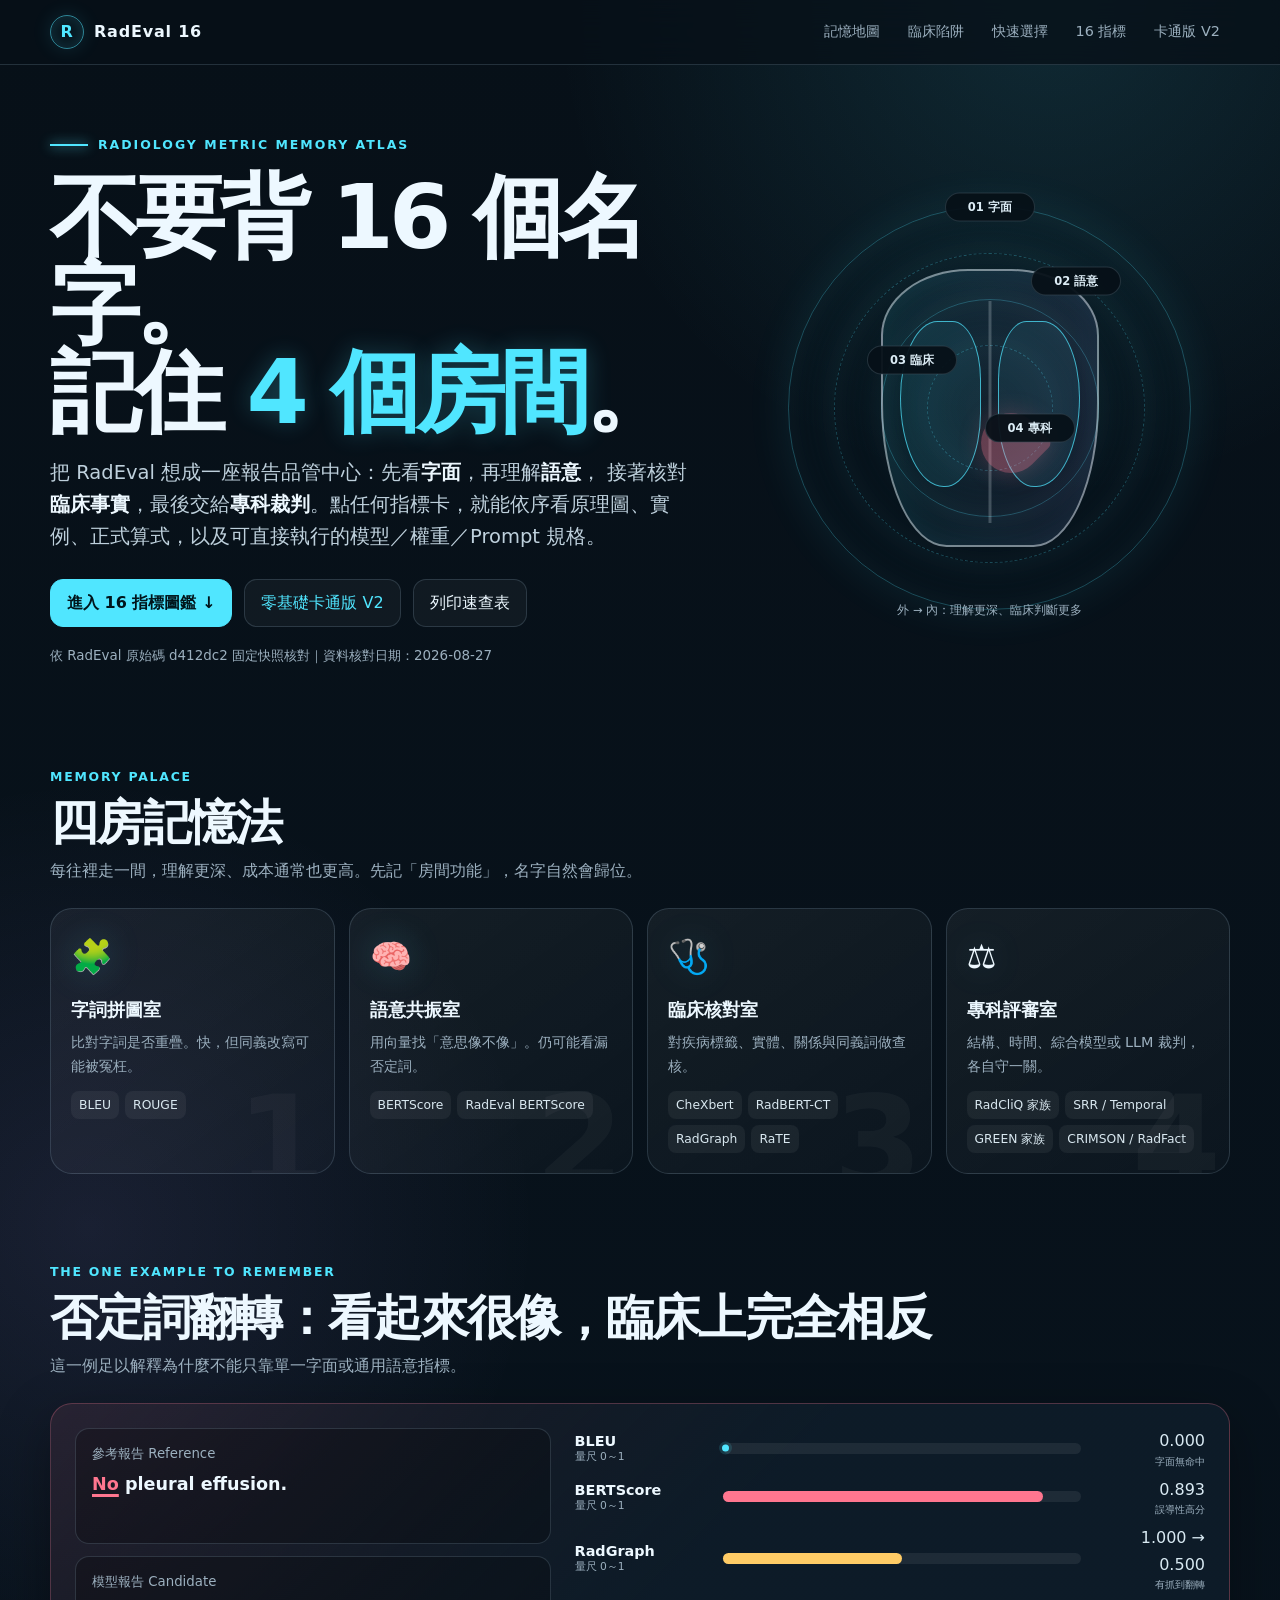
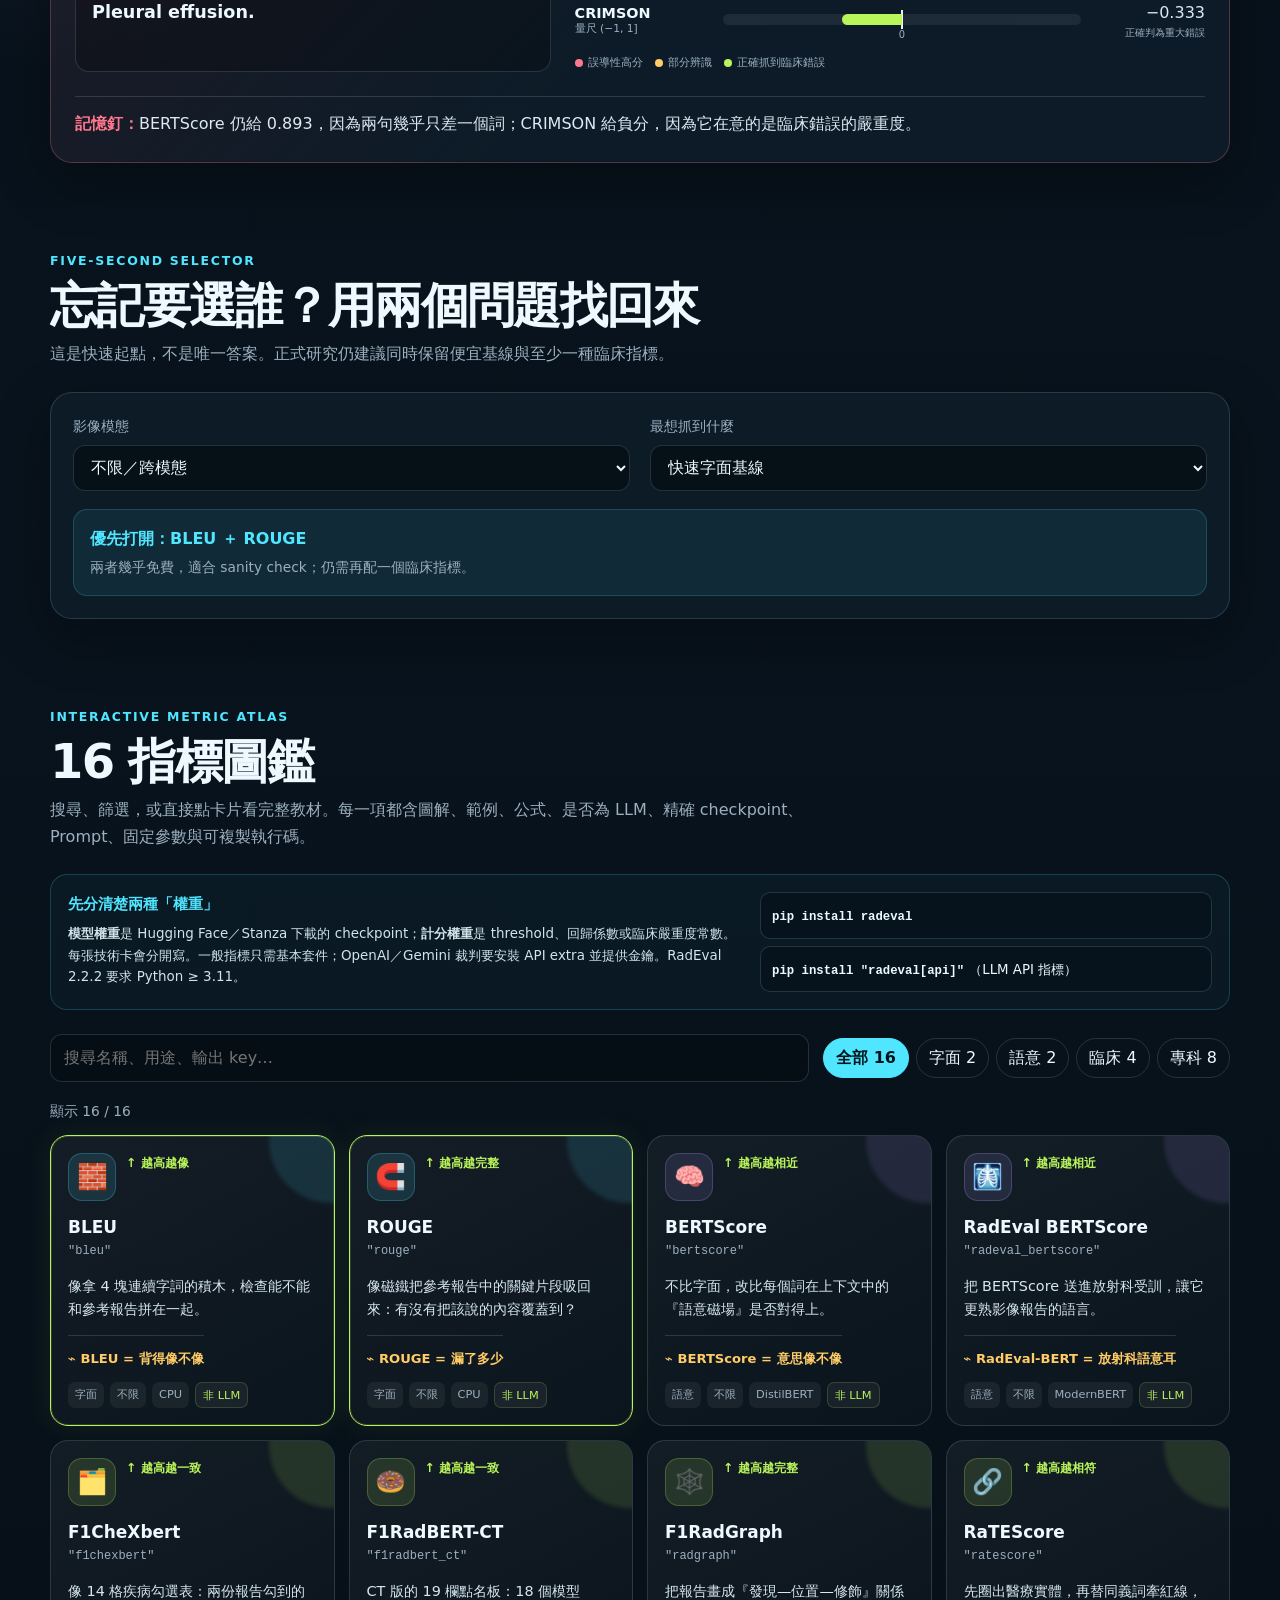
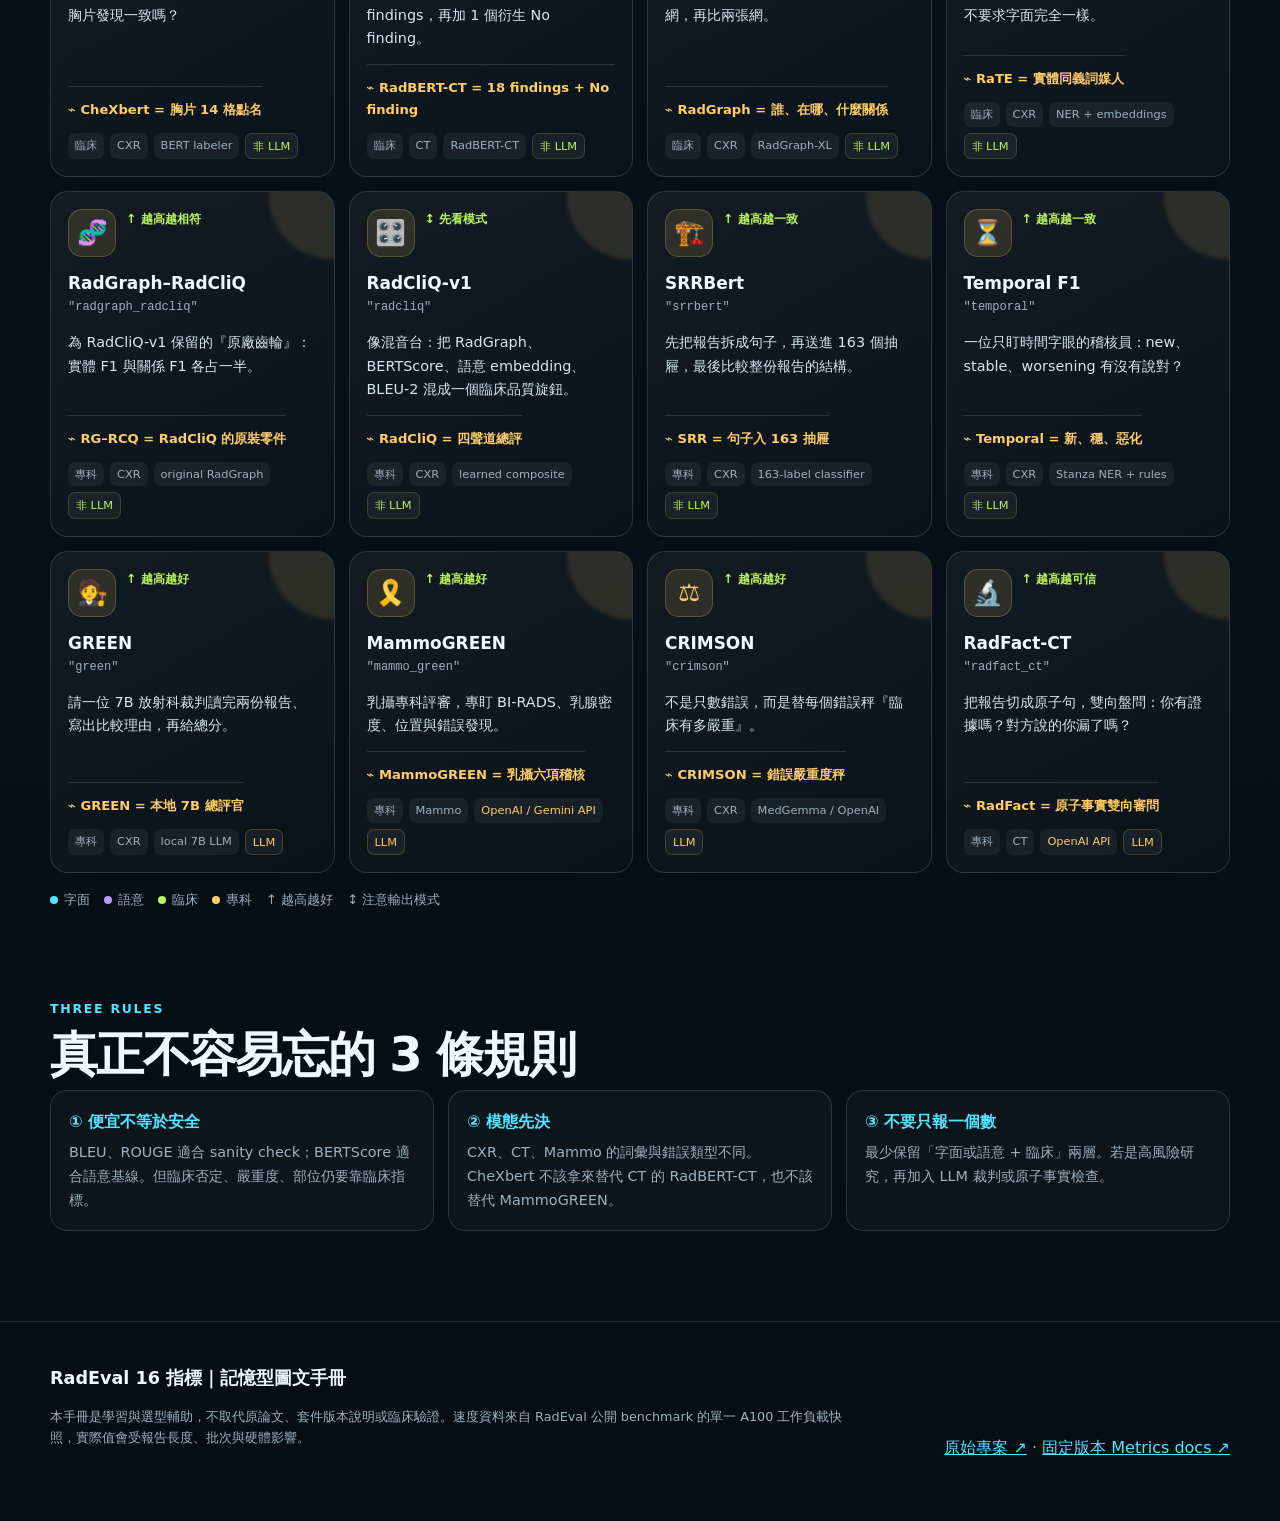
==== commit 61963f45: "Add implementation details for all RadEval metrics" ====
--- a/technical.html
+++ b/technical.html
@@ -106,7 +106,7 @@
     }
     .button.primary { color: #00151b; background: var(--cyan); border-color: var(--cyan); font-weight: 850; }
     .button:hover { transform: translateY(-1px); filter: brightness(1.06); }
-    .button:focus-visible, .filter:focus-visible, .close:focus-visible {
+    .button:focus-visible, .filter:focus-visible, .close:focus-visible, .copy-code:focus-visible {
       outline: 3px solid var(--amber);
       outline-offset: 3px;
     }
@@ -318,7 +318,7 @@
     .close { width: 42px; height: 42px; border: 1px solid var(--line); border-radius: 12px; background: rgba(255,255,255,.04); cursor: pointer; font-size: 1.2rem; }
     .dialog-hero { margin: 20px 0; padding: 18px; border-radius: 16px; background: rgba(80,230,255,.06); background: linear-gradient(120deg, color-mix(in srgb, var(--dialog-tone) 13%, transparent), rgba(255,255,255,.025)); border: 1px solid rgba(80,230,255,.2); border-color: color-mix(in srgb, var(--dialog-tone) 24%, transparent); }
     .dialog-hero .big-memory { color: var(--dialog-tone); font-size: clamp(1.08rem, 3vw, 1.35rem); font-weight: 850; }
-    .principle-panel, .worked-example, .formula-sheet {
+    .principle-panel, .worked-example, .formula-sheet, .implementation-kit {
       margin: 18px 0;
       padding: 18px;
       border: 1px solid var(--line);
@@ -415,6 +415,41 @@
     .implementation-note strong { color: var(--amber); }
     .source-trace { display: flex; align-items: center; justify-content: space-between; gap: 12px; margin-top: 11px; color: var(--muted); font-size: .73rem; }
     .source-trace a { flex: 0 0 auto; }
+    .quickstart {
+      display: grid;
+      grid-template-columns: minmax(0, 1.2fr) minmax(260px, .8fr);
+      gap: 14px;
+      margin: 18px 0 22px;
+      padding: 17px;
+      border: 1px solid rgba(80,230,255,.2);
+      border-radius: 17px;
+      background: rgba(80,230,255,.035);
+    }
+    .quickstart h3 { margin: 0 0 7px; color: var(--cyan); font-size: .92rem; }
+    .quickstart p { margin: 0; color: #d3e3ea; font-size: .84rem; line-height: 1.6; }
+    .quickstart code { color: #e9fbff; font: 700 .77rem/1.5 ui-monospace, SFMono-Regular, Consolas, monospace; }
+    .install-lines { display: grid; gap: 7px; align-content: center; }
+    .install-line { padding: 9px 11px; border-radius: 10px; background: #07131c; border: 1px solid var(--line); overflow-wrap: anywhere; }
+    .implementation-kit { --dialog-tone: var(--amber); }
+    .runtime-verdict { display: flex; align-items: center; gap: 10px; flex-wrap: wrap; margin-bottom: 13px; color: #d9e8ee; font-size: .85rem; }
+    .runtime-badge { display: inline-flex; align-items: center; gap: 6px; padding: 6px 9px; border-radius: 999px; font: 850 .72rem/1 ui-monospace, SFMono-Regular, Consolas, monospace; }
+    .runtime-badge.llm { color: #241900; background: var(--amber); }
+    .runtime-badge.non-llm { color: #06161a; background: var(--lime); }
+    .runtime-grid { display: grid; grid-template-columns: 1fr 1fr; gap: 10px; }
+    .runtime-fact { min-width: 0; padding: 13px; border: 1px solid var(--line); border-radius: 13px; background: rgba(0,0,0,.16); }
+    .runtime-fact h4 { margin: 0 0 7px; color: var(--dialog-tone); font-size: .76rem; letter-spacing: .03em; }
+    .runtime-fact p { margin: 0; color: #d5e5ec; font-size: .82rem; line-height: 1.55; overflow-wrap: anywhere; }
+    .prompt-details { margin-top: 11px; border: 1px solid var(--line); border-radius: 13px; background: rgba(0,0,0,.16); }
+    .prompt-details summary { padding: 12px 13px; color: var(--cyan); font-size: .82rem; font-weight: 800; cursor: pointer; }
+    .prompt-details pre, .code-panel pre { margin: 0; padding: 13px; overflow: auto; border-top: 1px solid var(--line); background: #06121a; color: #dcebf1; font: 500 .76rem/1.55 ui-monospace, SFMono-Regular, Consolas, monospace; white-space: pre-wrap; overflow-wrap: anywhere; }
+    .code-panel { margin-top: 12px; border: 1px solid rgba(80,230,255,.2); border-radius: 14px; overflow: hidden; background: #06121a; }
+    .code-head { display: flex; align-items: center; justify-content: space-between; gap: 10px; padding: 10px 12px; background: rgba(80,230,255,.055); }
+    .code-head strong { color: var(--cyan); font-size: .8rem; }
+    .copy-code { padding: 6px 9px; border: 1px solid rgba(80,230,255,.3); border-radius: 8px; background: rgba(80,230,255,.08); color: var(--cyan); font-size: .72rem; font-weight: 800; cursor: pointer; }
+    .runtime-sources { display: flex; gap: 8px; flex-wrap: wrap; margin-top: 11px; }
+    .runtime-sources a { padding: 5px 8px; border: 1px solid var(--line); border-radius: 8px; font-size: .72rem; }
+    .tag.llm { color: var(--amber); border: 1px solid rgba(255,204,102,.2); }
+    .tag.non-llm { color: var(--lime); border: 1px solid rgba(185,244,90,.17); }
     .dialog-grid { display: grid; grid-template-columns: 1fr 1fr; gap: 14px; }
     .detail-block { padding: 16px; border-radius: 15px; background: rgba(255,255,255,.035); border: 1px solid var(--line); }
     .detail-block h3 { margin: 0 0 8px; font-size: .87rem; color: var(--cyan); }
@@ -443,6 +478,7 @@
     }
     @media (max-width: 700px) {
       .wrap { width: min(100% - 24px, 1180px); }
+      .quickstart, .runtime-grid { grid-template-columns: 1fr; }
       .topbar-inner { align-items: flex-start; flex-direction: column; gap: 3px; padding: 8px 0; }
       .topnav { width: 100%; flex-wrap: nowrap; overflow-x: auto; padding-bottom: 3px; }
       .topnav a { flex: 0 0 auto; padding: 5px 8px; font-size: .78rem; }
@@ -503,7 +539,7 @@
           <h1>不要背 16 個名字。<br>記住 <span class="glow">4 個房間</span>。</h1>
           <p class="hero-copy">
             把 RadEval 想成一座報告品管中心：先看<strong>字面</strong>，再理解<strong>語意</strong>，
-            接著核對<strong>臨床事實</strong>，最後交給<strong>專科裁判</strong>。點任何指標卡，就能依序看原理圖、實例、正式算式、代入計算與實作陷阱。
+            接著核對<strong>臨床事實</strong>，最後交給<strong>專科裁判</strong>。點任何指標卡，就能依序看原理圖、實例、正式算式，以及可直接執行的模型／權重／Prompt 規格。
           </p>
           <div class="hero-actions">
             <a class="button primary" href="#atlas">進入 16 指標圖鑑 ↓</a>
@@ -619,7 +655,17 @@
       <div class="wrap">
         <div class="section-kicker">Interactive metric atlas</div>
         <h2>16 指標圖鑑</h2>
-        <p class="section-lead">搜尋、篩選，或直接點卡片看完整教材。每一項都含圖解、範例、公式、符號表、代入步驟與固定 commit 的原始碼連結。</p>
+        <p class="section-lead">搜尋、篩選，或直接點卡片看完整教材。每一項都含圖解、範例、公式、是否為 LLM、精確 checkpoint、Prompt、固定參數與可複製執行碼。</p>
+        <aside class="quickstart" aria-label="RadEval 執行前須知">
+          <div>
+            <h3>先分清楚兩種「權重」</h3>
+            <p><strong>模型權重</strong>是 Hugging Face／Stanza 下載的 checkpoint；<strong>計分權重</strong>是 threshold、回歸係數或臨床嚴重度常數。每張技術卡會分開寫。一般指標只需基本套件；OpenAI／Gemini 裁判要安裝 API extra 並提供金鑰。RadEval 2.2.2 要求 Python ≥ 3.11。</p>
+          </div>
+          <div class="install-lines">
+            <div class="install-line"><code>pip install radeval</code></div>
+            <div class="install-line"><code>pip install "radeval[api]"</code> <small>（LLM API 指標）</small></div>
+          </div>
+        </aside>
         <div class="toolbar">
           <input id="search" type="search" placeholder="搜尋名稱、用途、輸出 key…" aria-label="搜尋 16 種指標">
           <div class="filters" aria-label="依類別篩選">
@@ -695,7 +741,11 @@
         <h3 class="lesson-title" id="formulaTitle"><span class="lesson-no">03</span>算式與計算細節</h3>
         <div id="dialogFormula"></div>
       </section>
-      <h3 class="lesson-title"><span class="lesson-no">04</span>選型與注意事項</h3>
+      <section class="implementation-kit" aria-labelledby="implementationTitle">
+        <h3 class="lesson-title" id="implementationTitle"><span class="lesson-no">04</span>直接使用：模型、權重與 Prompt</h3>
+        <div id="dialogRuntime"></div>
+      </section>
+      <h3 class="lesson-title"><span class="lesson-no">05</span>選型與注意事項</h3>
       <div class="dialog-grid" id="dialogGrid"></div>
       <div class="dialog-foot"><span id="dialogFoot"></span><a id="dialogSource" href="https://github.com/jbdel/RadEval/blob/d412dc2da7df92f72d0b7128aee57b0237ec1b9a/docs/metrics.md" target="_blank" rel="noreferrer">查看原始文件 ↗</a></div>
     </div>
@@ -1159,6 +1209,268 @@
         sourcePath: "radeval/metrics/radfact_ct/radfact_ct.py"
       }
     };
+
+    const runtimeNotes = {
+      "bleu": {
+        llm: false,
+        verdict: "非 LLM｜純規則式 n-gram 指標",
+        model: "沒有神經模型。使用套件內的 COCO-style BleuScorer，直接計數連續 n-gram。",
+        weights: "沒有模型 checkpoint。RadEval adapter 固定 n=4；BLEU-4 對 1～4-gram 採等權幾何平均（每階 1/4），並套 brevity penalty。",
+        prompt: "不適用：不呼叫生成模型，因此沒有 system prompt、user prompt 或解碼參數。",
+        fixed: "CPU；預設 BLEU-4。detailed=True 另算 BLEU-1/2/3。adapter 沒有暴露 n 供 RadEval(metrics={...}) 改寫。",
+        install: "pip install radeval",
+        sampleRef: "Mild cardiomegaly with small effusion.",
+        sampleHyp: "Mild cardiomegaly.",
+        metricConfig: "[\"bleu\"]",
+        sources: [["adapter", "radeval/metrics/bleu/adapter.py"], ["計分器", "radeval/metrics/bleu/bleu_scorer.py"]]
+      },
+      "rouge": {
+        llm: false,
+        verdict: "非 LLM｜規則式重疊指標",
+        model: "沒有神經模型。使用 google rouge_score 的 RougeScorer。",
+        weights: "沒有 checkpoint 或可學習權重。固定 rouge1、rouge2、rougeL，use_stemmer=True；RadEval 取各自的 fmeasure。",
+        prompt: "不適用：沒有 prompt，也不會連網推論。",
+        fixed: "CPU；對每一筆取 ROUGE F1，再做算術平均。它不是頁面文字常說的純 recall。",
+        install: "pip install radeval",
+        sampleRef: "Mild cardiomegaly with small effusion.",
+        sampleHyp: "Mild cardiomegaly.",
+        metricConfig: "[\"rouge\"]",
+        sources: [["adapter", "radeval/metrics/rouge/adapter.py"]]
+      },
+      "bertscore": {
+        llm: false,
+        verdict: "非 LLM｜通用 Transformer encoder",
+        model: "Hugging Face checkpoint：distilbert-base-uncased；取第 5 層 contextual token embeddings。它只編碼，不生成文字。",
+        weights: "首次執行由 Transformers 下載 DistilBERT 權重與 BERTScore baseline。固定 rescale_with_baseline=True、idf=False、batch_size=64、nthreads=4。",
+        prompt: "不適用：輸入直接 tokenize 成 token embeddings，沒有 chat template 或自然語言提示詞。",
+        fixed: "模型與層數由 adapter 寫死；RadEval 公開介面目前不接受 model_type／num_layers 覆寫。裝置由 BERTScore scorer 自動選擇。",
+        install: "pip install radeval",
+        sampleRef: "No pleural effusion.",
+        sampleHyp: "Pleural effusion.",
+        metricConfig: "[\"bertscore\"]",
+        sources: [["adapter", "radeval/metrics/bertscore/adapter.py"], ["scorer", "radeval/metrics/bertscore/bertscore.py"], ["checkpoint", "https://huggingface.co/distilbert/distilbert-base-uncased"]]
+      },
+      "radeval-bertscore": {
+        llm: false,
+        verdict: "非 LLM｜放射領域 Transformer encoder",
+        model: "Hugging Face checkpoint：IAMJB/RadEvalModernBERT；RadEval 固定取第 22 層做 BERTScore token 對齊。",
+        weights: "首次執行下載 IAMJB/RadEvalModernBERT 權重。固定 use_fast_tokenizer=True、rescale_with_baseline=False；不另外載入 score regression 權重。",
+        prompt: "不適用：這是 encoder similarity，不是會遵循指令的生成式 LLM。",
+        fixed: "模型、num_layers=22 與不做 baseline rescaling 都由 adapter 固定，公開 RadEval 設定目前不能改。",
+        install: "pip install radeval",
+        sampleRef: "Mild cardiomegaly.",
+        sampleHyp: "The cardiac silhouette is mildly enlarged.",
+        metricConfig: "[\"radeval_bertscore\"]",
+        sources: [["adapter", "radeval/metrics/radevalbertscore/adapter.py"], ["checkpoint", "https://huggingface.co/IAMJB/RadEvalModernBERT"]]
+      },
+      "f1chexbert": {
+        llm: false,
+        verdict: "非 LLM｜BERT 多標籤分類器",
+        model: "bert-base-uncased backbone + 13 個四分類 head 與 No Finding head；checkpoint 是 StanfordAIMI/RRG_scorers 的 chexbert.pth。",
+        weights: "模型權重自 Hugging Face 下載到 appdirs 的 chexbert cache。batch_size=64；adapter 內部 F1CheXbert 預設 device=\"cuda\"。計分是標籤 F1，沒有 prompt 權重。",
+        prompt: "不適用：報告直接送入 tokenizer／分類 head；模型輸出每個 CheXpert condition 的狀態。",
+        fixed: "重要：公開 adapter 沒暴露 device。CPU-only 環境若預設初始化失敗，需直接建立 F1CheXbert(device=\"cpu\")，或在有 CUDA 的環境跑。",
+        install: "pip install radeval",
+        sampleRef: "Mild cardiomegaly. No pulmonary edema.",
+        sampleHyp: "Mild cardiomegaly. No pulmonary edema.",
+        metricConfig: "[\"f1chexbert\"]",
+        sources: [["adapter", "radeval/metrics/f1chexbert/adapter.py"], ["模型載入", "radeval/metrics/f1chexbert/f1chexbert.py"], ["權重倉庫", "https://huggingface.co/StanfordAIMI/RRG_scorers"]]
+      },
+      "f1radbert-ct": {
+        llm: false,
+        verdict: "非 LLM｜CT 多標籤分類器",
+        model: "Hugging Face checkpoint：IAMJB/RadBERT-CT；AutoModelForSequenceClassification 對 18 個 CT findings 輸出 logits。",
+        weights: "下載 RadBERT-CT checkpoint。固定 sigmoid(logit) > 0.5、batch_size=16、max_length=512；若 18 類全未亮，程式再衍生第 19 欄 No finding。",
+        prompt: "不適用：沒有自然語言 prompt；報告經 tokenizer 後直接分類。",
+        fixed: "device 預設 cuda，但程式偵測不到 CUDA 時會 fallback CPU。公開 adapter 沒暴露 threshold／batch_size。",
+        install: "pip install radeval",
+        sampleRef: "Small pleural effusion with adjacent atelectasis.",
+        sampleHyp: "Small pleural effusion with adjacent atelectasis.",
+        metricConfig: "[\"f1radbert_ct\"]",
+        sources: [["adapter", "radeval/metrics/f1Radbert_ct/adapter.py"], ["分類器", "radeval/metrics/f1Radbert_ct/f1Radbert_ct.py"], ["checkpoint", "https://huggingface.co/IAMJB/RadBERT-CT"]]
+      },
+      "radgraph": {
+        llm: false,
+        verdict: "非 LLM｜實體／關係抽取模型",
+        model: "RadGraph 0.1.18 相容推論核心；adapter 固定 model_type=\"radgraph-xl\"、reward_level=\"all\"。模型抽取 entity、label 與 relation graph。",
+        weights: "從 StanfordAIMI/RRG_scorers 下載 radgraph-xl.tar.gz，解到 appdirs 的 radgraph/0.1.18/radgraph-xl cache；archive 內含 config、vocabulary、weights.th。",
+        prompt: "不適用：這是資訊抽取模型，報告不是以 system/user message 送入。",
+        fixed: "裝置自動選 CUDA:0，否則 CPU。輸出 simple／partial／complete 三個 reward level；RadEval adapter 不提供 model_type 覆寫。",
+        install: "pip install radeval",
+        sampleRef: "Small left pleural effusion.",
+        sampleHyp: "Left pleural effusion.",
+        metricConfig: "[\"radgraph\"]",
+        sources: [["adapter", "radeval/metrics/_radgraph_adapter.py"], ["模型下載／cache", "radeval/metrics/radgraph/_vendor/core.py"], ["權重倉庫", "https://huggingface.co/StanfordAIMI/RRG_scorers"]]
+      },
+      "ratescore": {
+        llm: false,
+        verdict: "非 LLM｜NER + 醫療語意 encoder",
+        model: "兩個 checkpoint：Angelakeke/RaTE-NER-Deberta 做醫療實體辨識；FremyCompany/BioLORD-2023-C 產生實體語意向量。",
+        weights: "除兩組模型權重外，預設 affinity_matrix=\"long\"：內嵌 5×5 實體型別權重矩陣，neg_weight=0.8716553966489615。這些不是使用者 prompt。",
+        prompt: "不適用：先用 medspaCy 切句、NER 圈實體，再以 BioLORD cosine 與型別 affinity 加權。",
+        fixed: "use_gpu=None 時自動選 GPU；batch_size=1。任一側抽不到實體時，原始實作直接給 0.5。公開 adapter 不暴露 long／short matrix 切換。",
+        install: "pip install radeval",
+        sampleRef: "Mild cardiomegaly.",
+        sampleHyp: "The heart is mildly enlarged.",
+        metricConfig: "[\"ratescore\"]",
+        sources: [["adapter", "radeval/metrics/RaTEScore/adapter.py"], ["模型與 affinity", "radeval/metrics/RaTEScore/scorer.py"], ["計分", "radeval/metrics/RaTEScore/utils.py"]]
+      },
+      "radgraph-radcliq": {
+        llm: false,
+        verdict: "非 LLM｜RadGraph 結構 F1",
+        model: "使用原版 model_type=\"radgraph\"，不是 F1RadGraph 卡片使用的 radgraph-xl；目的是重現 RadCliQ-v1 的子分數。",
+        weights: "從 StanfordAIMI/RRG_scorers 下載 radgraph.tar.gz。計分固定為 (entity_f1 + relation_f1) / 2，兩部分各 0.5。",
+        prompt: "不適用：沒有 LLM prompt；兩份報告各自抽 graph，再做 exact set overlap。",
+        fixed: "entity set 使用 (tokens, label)；relation set 使用 (source, target, relation type)。公開 adapter 不暴露 model_type。",
+        install: "pip install radeval",
+        sampleRef: "Small left pleural effusion.",
+        sampleHyp: "Left pleural effusion.",
+        metricConfig: "[\"radgraph_radcliq\"]",
+        sources: [["adapter", "radeval/metrics/radgraph_radcliq/adapter.py"], ["計分器", "radeval/metrics/radgraph_radcliq/radgraph_radcliq.py"], ["權重倉庫", "https://huggingface.co/StanfordAIMI/RRG_scorers"]]
+      },
+      "radcliq": {
+        llm: false,
+        verdict: "非 LLM｜四特徵線性 composite",
+        model: "組合 RadGraph(original)、distilroberta-base BERTScore、CheXbert report embedding cosine、BLEU-2；沒有生成式 judge。",
+        weights: "先以 μ=[0.53792312,0.61757256,0.76479421,0.44738335]、σ=[0.30282584,0.22430938,0.25394391,0.29892717] 標準化；係數=[−0.377083683,−0.370300100,−0.252616218,4.31504841e−12]，bias=2.46655256e−10。",
+        prompt: "不適用：四個子模型／規則直接產生數值特徵，再乘固定回歸係數。",
+        fixed: "BERTScore 固定 distilroberta-base、layer 5、IDF=True（IDF 由本次 refs 建立）、baseline rescaling=True。per_sample 是線性輸出；aggregate 是 1 / mean(per_sample)，方向不可混用。",
+        install: "pip install radeval",
+        sampleRef: "No pleural effusion.",
+        sampleHyp: "Pleural effusion.",
+        metricConfig: "[\"radcliq\"]",
+        sources: [["adapter", "radeval/metrics/RadCliQv1/adapter.py"], ["係數與子模型", "radeval/metrics/RadCliQv1/radcliq.py"]]
+      },
+      "srrbert": {
+        llm: false,
+        verdict: "非 LLM｜句子級 BERT 多標籤分類器",
+        model: "checkpoint：StanfordAIMI/SRR-BERT-Leaves-with-Statuses；tokenizer：microsoft/BiomedVLP-CXR-BERT-general；內建 mapping 共 163 個 leaf-with-status labels。",
+        weights: "Hugging Face 下載 classifier checkpoint；label mapping 隨 radeval 套件附帶。固定 sigmoid > 0.5、batch_size=4、max_length=512。",
+        prompt: "不適用：先用 NLTK punkt_tab 切句，每句分類，再用 OR（np.any）合併成整份報告標籤。",
+        fixed: "初始化會下載 NLTK punkt_tab。裝置自動選 CUDA／CPU。公開 adapter 固定 model_type=leaves_with_statuses，不能由 metrics config 改成 upper。",
+        install: "pip install radeval",
+        sampleRef: "Small left pleural effusion. No pneumothorax.",
+        sampleHyp: "No pneumothorax. Small left pleural effusion.",
+        metricConfig: "[\"srrbert\"]",
+        sources: [["adapter", "radeval/metrics/SRRBert/adapter.py"], ["分類器", "radeval/metrics/SRRBert/srr_bert.py"], ["checkpoint", "https://huggingface.co/StanfordAIMI/SRR-BERT-Leaves-with-Statuses"]]
+      },
+      "temporal": {
+        llm: false,
+        verdict: "非 LLM｜Stanza NER + 固定關鍵詞",
+        model: "Stanza English radiology NER package；processors 使用 tokenize=default、ner=radiology，再和程式內 KEYWORDS 聯集。",
+        weights: "初始化呼叫 stanza.download('en', package='radiology', processors={'ner':'radiology'}) 下載 NER 權重。沒有 learned score weights；集合交集直接算 P/R/F1。",
+        prompt: "不適用：沒有自然語言 prompt。時間／變化詞由固定 KEYWORDS（new、stable、worsening、resolved…）與 NER 找出。",
+        fixed: "兩側都沒有 temporal entities 時回 1.0；reference 空、candidate 非空時回 epsilon=1e−10。這個 1.0 表示『都未提』，不等於抓到時間資訊。",
+        install: "pip install radeval",
+        sampleRef: "The left pleural effusion is stable.",
+        sampleHyp: "There is a new left pleural effusion.",
+        metricConfig: "[\"temporal\"]",
+        sources: [["adapter", "radeval/metrics/f1temporal/adapter.py"], ["關鍵詞與 F1", "radeval/metrics/f1temporal/f1temporal.py"]]
+      },
+      "green": {
+        llm: true,
+        verdict: "是 LLM｜本機 Hugging Face causal LM",
+        model: "adapter 固定 StanfordAIMI/GREEN-radllama2-7b；AutoModelForCausalLM，CUDA 用 float16、CPU 用 float32，最多自動分到 8 張 GPU。",
+        weights: "首次執行下載完整 7B checkpoint。batch_size=8、max_length=2048、do_sample=False；不是 API 模型。計分常數沒有另訓練，程式由輸出計數 M/(M+ΣE_sig)。",
+        prompt: "實際 user prompt 由 make_prompt() 產生：先將 reference 與 candidate 各截到 300 words，要求列出 6 類 clinically significant errors、同樣 6 類 insignificant errors、matched findings，並嚴格使用 [Explanation]／[Clinically Significant Errors]／[Clinically Insignificant Errors]／[Matched Findings] 區段。chat template 使用 <|user|> 與 <|assistant|>。",
+        fixed: "RadEval 的 GreenMetric 不接受 model_name／cpu／num_gpus 設定；要保持套件公開流程就使用固定 7B 模型。CPU 可跑但會非常慢且佔大量 RAM。",
+        install: "pip install radeval",
+        sampleRef: "Mild pulmonary edema.",
+        sampleHyp: "Severe pulmonary edema.",
+        metricConfig: "[\"green\"]",
+        sources: [["adapter", "radeval/metrics/green_score/adapter.py"], ["推論設定", "radeval/metrics/green_score/green.py"], ["完整 prompt", "radeval/metrics/green_score/utils.py"], ["checkpoint", "https://huggingface.co/StanfordAIMI/GREEN-radllama2-7b"]]
+      },
+      "mammo-green": {
+        llm: true,
+        verdict: "是 LLM｜OpenAI 或 Gemini API judge",
+        model: "RadEval adapter 預設 model_name=\"gpt-4o-mini\"，名稱以 gemini 開頭時自動切 Gemini provider；可改 gpt-4o、gpt-5.x、gemini-2.5-*。",
+        weights: "沒有下載本地 checkpoint，也沒有 learned scalar weights。temperature=0.0、max_output_tokens=8192、max_concurrent=50；分數固定為 M/(M+六類 significant errors)。",
+        prompt: "System prompt 指定乳攝專科規則、BI-RADS、density、laterality/location、multiplicity、recommendation 與禁止 prior-comparison 等判準，並要求只回固定 JSON。實際 user message 完整格式是：REFERENCE_REPORT:\\n{ref}\\n\\nGENERATED_REPORT:\\n{hyp}。六個 error keys 為 false_finding、missing_finding、mischaracterization、wrong_location_laterality、incorrect_birads、incorrect_breast_density。",
+        fixed: "需 pip install \"radeval[api]\"。OpenAI 用 OPENAI_API_KEY；Gemini 用 GEMINI_API_KEY 或 GOOGLE_API_KEY。adapter 只暴露 model_name 與 max_concurrent，provider 由 model 名稱判斷。",
+        install: "pip install \"radeval[api]\"",
+        sampleRef: "Scattered density. Benign calcifications. BI-RADS 2.",
+        sampleHyp: "Heterogeneously dense breasts. Suspicious calcifications. BI-RADS 4.",
+        metricConfig: "{\"mammo_green\": {\"model_name\": \"gpt-4o-mini\", \"max_concurrent\": 10}}",
+        constructorArgs: ["openai_api_key=os.environ[\"OPENAI_API_KEY\"]"],
+        sources: [["adapter", "radeval/metrics/green_score/adapter.py"], ["完整 system prompt", "radeval/metrics/green_score/mammo_green.py"]]
+      },
+      "crimson": {
+        llm: true,
+        verdict: "是 LLM｜預設本機 MedGemma；可切 OpenAI",
+        model: "預設 provider=\"hf\"、checkpoint=rajpurkarlab/medgemma-4b-it-crimson；若 provider=\"openai\" 且未指定 model，預設 gpt-5.2。",
+        weights: "HF：bfloat16、device_map=auto、可用時 Flash Attention 2、do_sample=False、上限 8192 new tokens。計分權重：urgent=1、actionable_not_urgent=0.5、not_actionable_not_urgent=0.25、benign_expected=0；significant attribute=0.5、negligible=0。",
+        prompt: "System message 精確為『You are an expert radiology evaluator that assesses the accuracy of radiology reports.』User prompt 分兩步：抽取兩側所有 positive findings 並標 clinical_significance／ID；再配對並輸出 false、missing、attribute errors 的 JSON。預設 MedGemma 是已針對不含長 guidelines 的版本訓練，因此程式會自動 include_guidelines=False；OpenAI 路徑會包含完整 guidelines。",
+        fixed: "HF 不需 API key；OpenAI 需 radeval[api] 與 OPENAI_API_KEY。OpenAI 固定 temperature=0、seed=42、response_format=json_object。公開 adapter 可設定 provider、model_name、batch_size、max_concurrent、cache_dir。",
+        install: "pip install radeval  # 預設 HF；OpenAI 路徑改裝 radeval[api]",
+        sampleRef: "Mild pulmonary edema.",
+        sampleHyp: "Severe pulmonary edema.",
+        metricConfig: "{\"crimson\": {\"provider\": \"hf\"}}",
+        sources: [["adapter", "radeval/metrics/crimson/adapter.py"], ["模型／解碼／權重", "radeval/metrics/crimson/crimson.py"], ["完整 prompt 組件", "radeval/metrics/crimson/prompt_parts.py"], ["預設 checkpoint", "https://huggingface.co/rajpurkarlab/medgemma-4b-it-crimson"]]
+      },
+      "radfact-ct": {
+        llm: true,
+        verdict: "是 LLM｜OpenAI API 多階段 judge",
+        model: "僅支援 OpenAI provider；RadEval adapter 預設 model_name=\"gpt-4o-mini\"。不是本地 NLI checkpoint。",
+        weights: "不下載本地權重，也沒有 learned regression coefficient。固定 temperature=0.0、filter_negatives=False、max_concurrent=50；計分是 entailment 計數的 P/R/F1。",
+        prompt: "不是一個 prompt，而是 2～3 段 few-shot pipeline：① report_to_phrases_system.txt 把 CT 報告拆 atomic phrases；② filter_negatives=True 時用 negative_filtering_system.txt 移除 negative/normal phrases；③ nli_system.txt 對每個 hypothesis 做雙向 entailment。每段都插入套件附帶的 *_examples.json few-shot 對話，並要求 JSON 或 YAML 結構化輸出。",
+        fixed: "需 pip install \"radeval[api]\" 與 OPENAI_API_KEY。RadFact +/- 是 filter_negatives=False；RadFact+ 才是 True。aggregate 輸出 0～100，per_sample 輸出 0～1，使用時要先統一尺度。",
+        install: "pip install \"radeval[api]\"",
+        sampleRef: "Acute appendicitis. No abscess.",
+        sampleHyp: "Acute appendicitis with an abscess.",
+        metricConfig: "{\"radfact_ct\": {\"model_name\": \"gpt-4o-mini\", \"filter_negatives\": False, \"max_concurrent\": 10}}",
+        constructorArgs: ["openai_api_key=os.environ[\"OPENAI_API_KEY\"]"],
+        sources: [["adapter", "radeval/metrics/radfact_ct/adapter.py"], ["pipeline", "radeval/metrics/radfact_ct/radfact_ct.py"], ["拆句 prompt", "radeval/metrics/radfact_ct/prompts/ct/report_to_phrases_system.txt"], ["NLI prompt", "radeval/metrics/radfact_ct/prompts/ct/nli_system.txt"], ["負句 prompt", "radeval/metrics/radfact_ct/prompts/ct/negative_filtering_system.txt"]]
+      }
+    };
+
+    function pythonUsage(note) {
+      const lines = [];
+      if (note.constructorArgs) lines.push("import os");
+      lines.push("from radeval import RadEval", "");
+      lines.push(`refs = [${JSON.stringify(note.sampleRef)}]`);
+      lines.push(`hyps = [${JSON.stringify(note.sampleHyp)}]`, "");
+      lines.push("evaluator = RadEval(");
+      lines.push(`    metrics=${note.metricConfig},`);
+      (note.constructorArgs || []).forEach((arg) => lines.push(`    ${arg},`));
+      lines.push("    per_sample=False,", "    detailed=True,", ")");
+      lines.push("scores = evaluator(refs=refs, hyps=hyps)", "print(scores)");
+      return lines.join("\n");
+    }
+
+    function escapeHtml(value) {
+      return String(value).replace(/[&<>\"']/g, (char) => ({
+        "&": "&amp;", "<": "&lt;", ">": "&gt;",
+        "\"": "&quot;", "'": "&#039;"
+      })[char]);
+    }
+
+    function renderRuntimeSheet(note) {
+      const code = pythonUsage(note);
+      const sources = note.sources.map(([label, target]) => {
+        const url = target.startsWith("http") ? target : `${sourceRoot}${target}`;
+        return `<a href="${url}" target="_blank" rel="noreferrer">${label} ↗</a>`;
+      }).join("");
+      return `
+        <div class="runtime-verdict">
+          <span class="runtime-badge ${note.llm ? "llm" : "non-llm"}">${note.llm ? "LLM" : "非 LLM"}</span>
+          <strong>${note.verdict}</strong>
+        </div>
+        <div class="runtime-grid">
+          <section class="runtime-fact"><h4>實際模型／演算法</h4><p>${note.model}</p></section>
+          <section class="runtime-fact"><h4>模型權重＋計分權重</h4><p>${note.weights}</p></section>
+          <section class="runtime-fact"><h4>執行時固定設定</h4><p>${note.fixed}</p></section>
+          <section class="runtime-fact"><h4>安裝指令</h4><p><code>${escapeHtml(note.install)}</code></p></section>
+        </div>
+        <details class="prompt-details" ${note.llm ? "open" : ""}>
+          <summary>${note.llm ? "實際 Prompt／訊息格式" : "為什麼沒有 Prompt"}</summary>
+          <pre>${escapeHtml(note.prompt)}</pre>
+        </details>
+        <div class="code-panel">
+          <div class="code-head"><strong>最小可執行 Python</strong><button class="copy-code" type="button" data-copy-code>複製程式</button></div>
+          <pre><code>${escapeHtml(code)}</code></pre>
+        </div>
+        <div class="runtime-sources">${sources}</div>`;
+    }
 
     function renderFormulaSheet(note) {
       const equations = note.equations.map(([label, equation]) =>
@@ -1285,9 +1597,11 @@
     let recommendedIds = new Set();
 
     function metricSearchText(metric) {
+      const runtime = runtimeNotes[metric.id];
       const searchableFields = [
         metric.name, metric.key, metric.metaphor, metric.memory, metric.what,
-        metric.outputs, metric.modality
+        metric.outputs, metric.modality, runtime.verdict, runtime.model,
+        runtime.weights, runtime.prompt, runtime.fixed
       ];
       return searchableFields.join(" ").toLowerCase();
     }
@@ -1303,7 +1617,9 @@
     }
 
     function renderCards() {
-      grid.innerHTML = metrics.map((metric) => `
+      grid.innerHTML = metrics.map((metric) => {
+        const runtime = runtimeNotes[metric.id];
+        return `
         <button type="button" class="metric-card" data-id="${metric.id}" data-category="${metric.category}"
           style="--tone:${tones[metric.category]}">
           <span class="card-top"><span class="metric-icon" aria-hidden="true">${metric.icon}</span><span class="direction">${metric.direction}</span></span>
@@ -1311,8 +1627,9 @@
           <span class="metric-key">"${metric.key}"</span>
           <span class="metaphor">${metric.metaphor}</span>
           <span class="memory-line">⌁ ${metric.memory}</span>
-          <span class="card-meta"><span class="tag">${categoryNames[metric.category]}</span><span class="tag">${metric.modality}</span><span class="tag ${metric.engine.includes("API") ? "api" : ""}">${metric.engine}</span></span>
-        </button>`).join("");
+          <span class="card-meta"><span class="tag">${categoryNames[metric.category]}</span><span class="tag">${metric.modality}</span><span class="tag ${metric.engine.includes("API") ? "api" : ""}">${metric.engine}</span><span class="tag ${runtime.llm ? "llm" : "non-llm"}">${runtime.llm ? "LLM" : "非 LLM"}</span></span>
+        </button>`;
+      }).join("");
       grid.querySelectorAll(".metric-card").forEach((card) => {
         card.addEventListener("click", () => openMetric(card.dataset.id));
       });
@@ -1338,6 +1655,7 @@
       const metric = metrics.find((item) => item.id === id);
       const explainer = explainers[id];
       const formula = formulaNotes[id];
+      const runtime = runtimeNotes[id];
       document.querySelector(".dialog-shell").scrollTop = 0;
       document.getElementById("dialogIcon").textContent = metric.icon;
       document.getElementById("dialogIcon").style.setProperty("--tone", tones[metric.category]);
@@ -1349,12 +1667,14 @@
       document.querySelector(".principle-panel").style.setProperty("--dialog-tone", tones[metric.category]);
       document.querySelector(".worked-example").style.setProperty("--dialog-tone", tones[metric.category]);
       document.querySelector(".formula-sheet").style.setProperty("--dialog-tone", tones[metric.category]);
+      document.querySelector(".implementation-kit").style.setProperty("--dialog-tone", tones[metric.category]);
       document.getElementById("dialogVisual").innerHTML = principleVisual(id);
       document.getElementById("dialogSteps").innerHTML = explainer.steps.map((step) => `<li>${step}</li>`).join("");
       document.getElementById("exampleRef").textContent = explainer.ref;
       document.getElementById("exampleCand").textContent = explainer.cand;
       document.getElementById("exampleResult").textContent = explainer.result;
       document.getElementById("dialogFormula").innerHTML = renderFormulaSheet(formula);
+      document.getElementById("dialogRuntime").innerHTML = renderRuntimeSheet(runtime);
       document.getElementById("dialogGrid").innerHTML = `
         <section class="detail-block"><h3>它怎麼看報告</h3><p>${metric.what}</p></section>
         <section class="detail-block"><h3>最擅長抓到</h3><p>${metric.catches}</p></section>
@@ -1427,8 +1747,22 @@
     document.getElementById("modality").addEventListener("change", updateRecommendation);
     document.getElementById("goal").addEventListener("change", updateRecommendation);
     document.getElementById("dialogClose").addEventListener("click", () => dialog.close());
-    dialog.addEventListener("click", (event) => {
-      if (event.target === dialog) dialog.close();
+    dialog.addEventListener("click", async (event) => {
+      if (event.target === dialog) {
+        dialog.close();
+        return;
+      }
+      const copyButton = event.target.closest("[data-copy-code]");
+      if (!copyButton) return;
+      const metric = metrics.find((item) => item.name === document.getElementById("dialogTitle").textContent);
+      const code = pythonUsage(runtimeNotes[metric.id]);
+      try {
+        await navigator.clipboard.writeText(code);
+        copyButton.textContent = "已複製 ✓";
+        window.setTimeout(() => { copyButton.textContent = "複製程式"; }, 1400);
+      } catch (error) {
+        copyButton.textContent = "請手動選取";
+      }
     });
 
     updateFilterCounts();
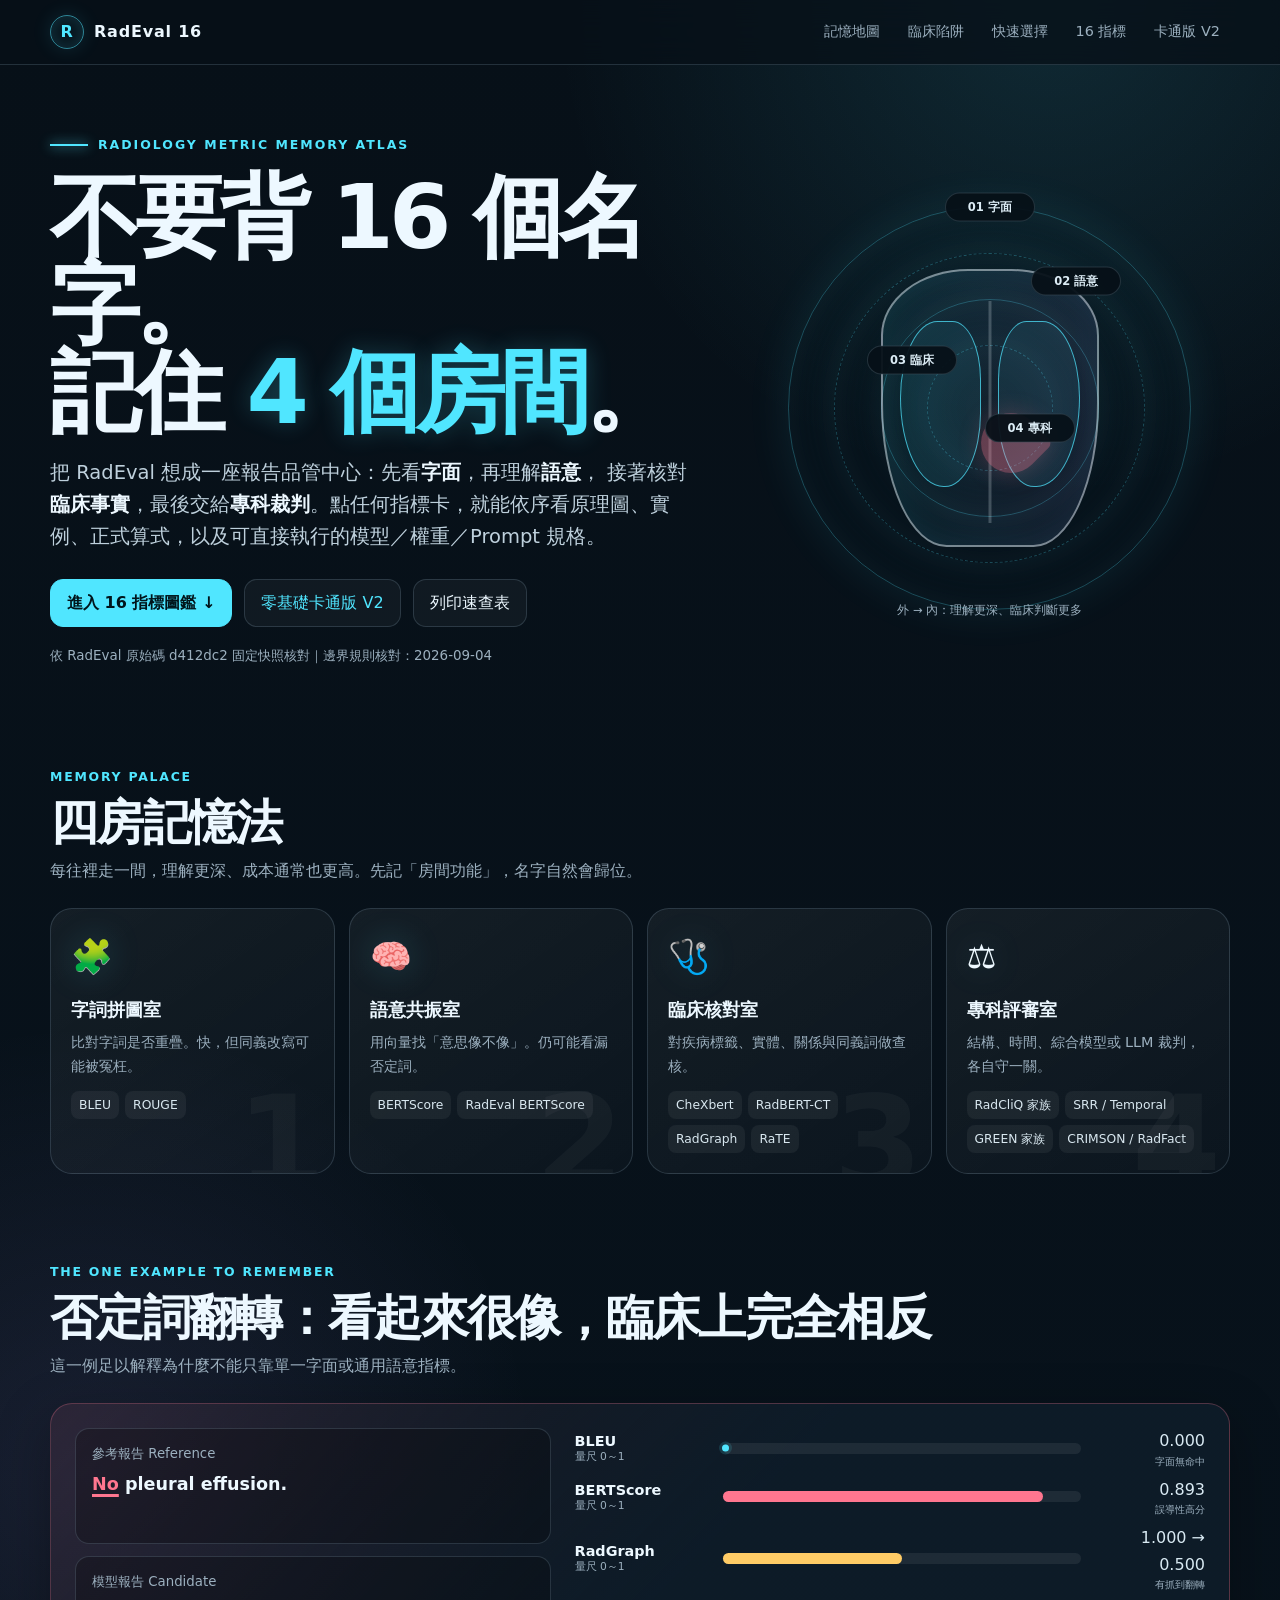
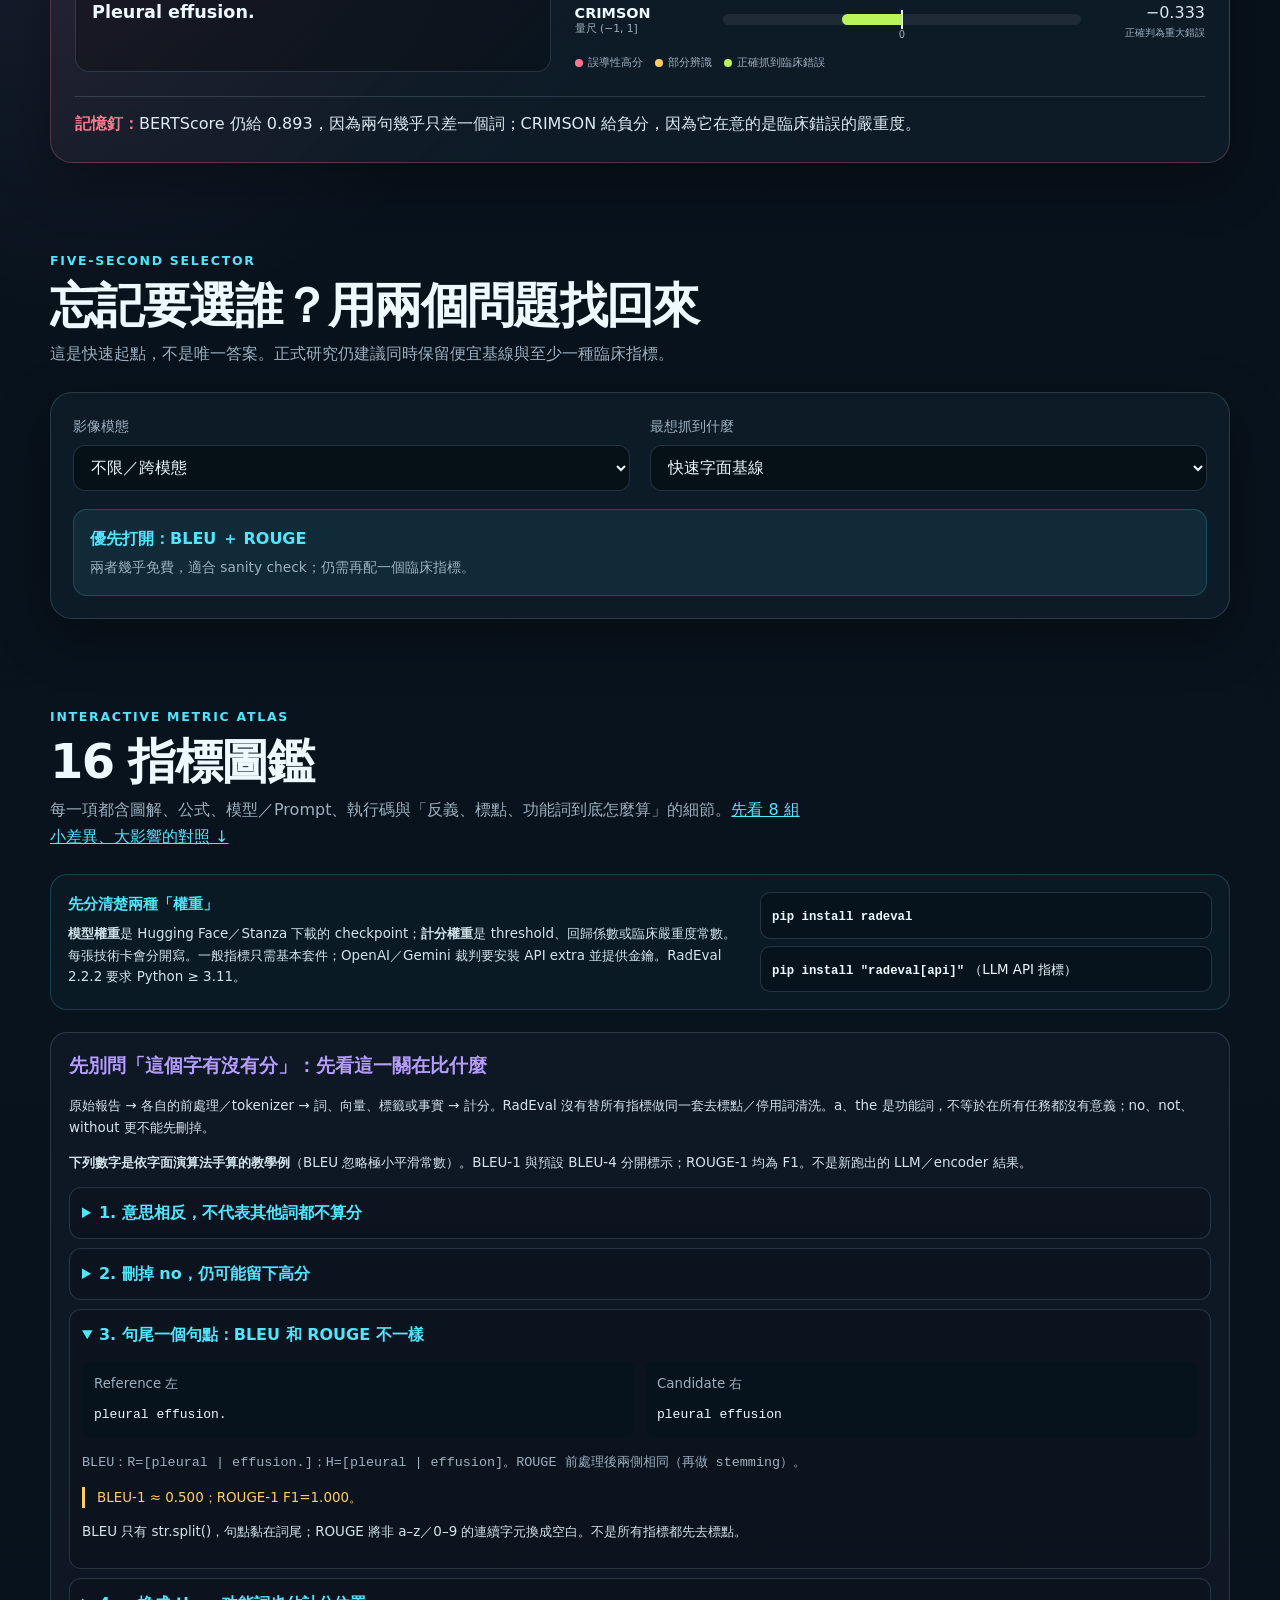
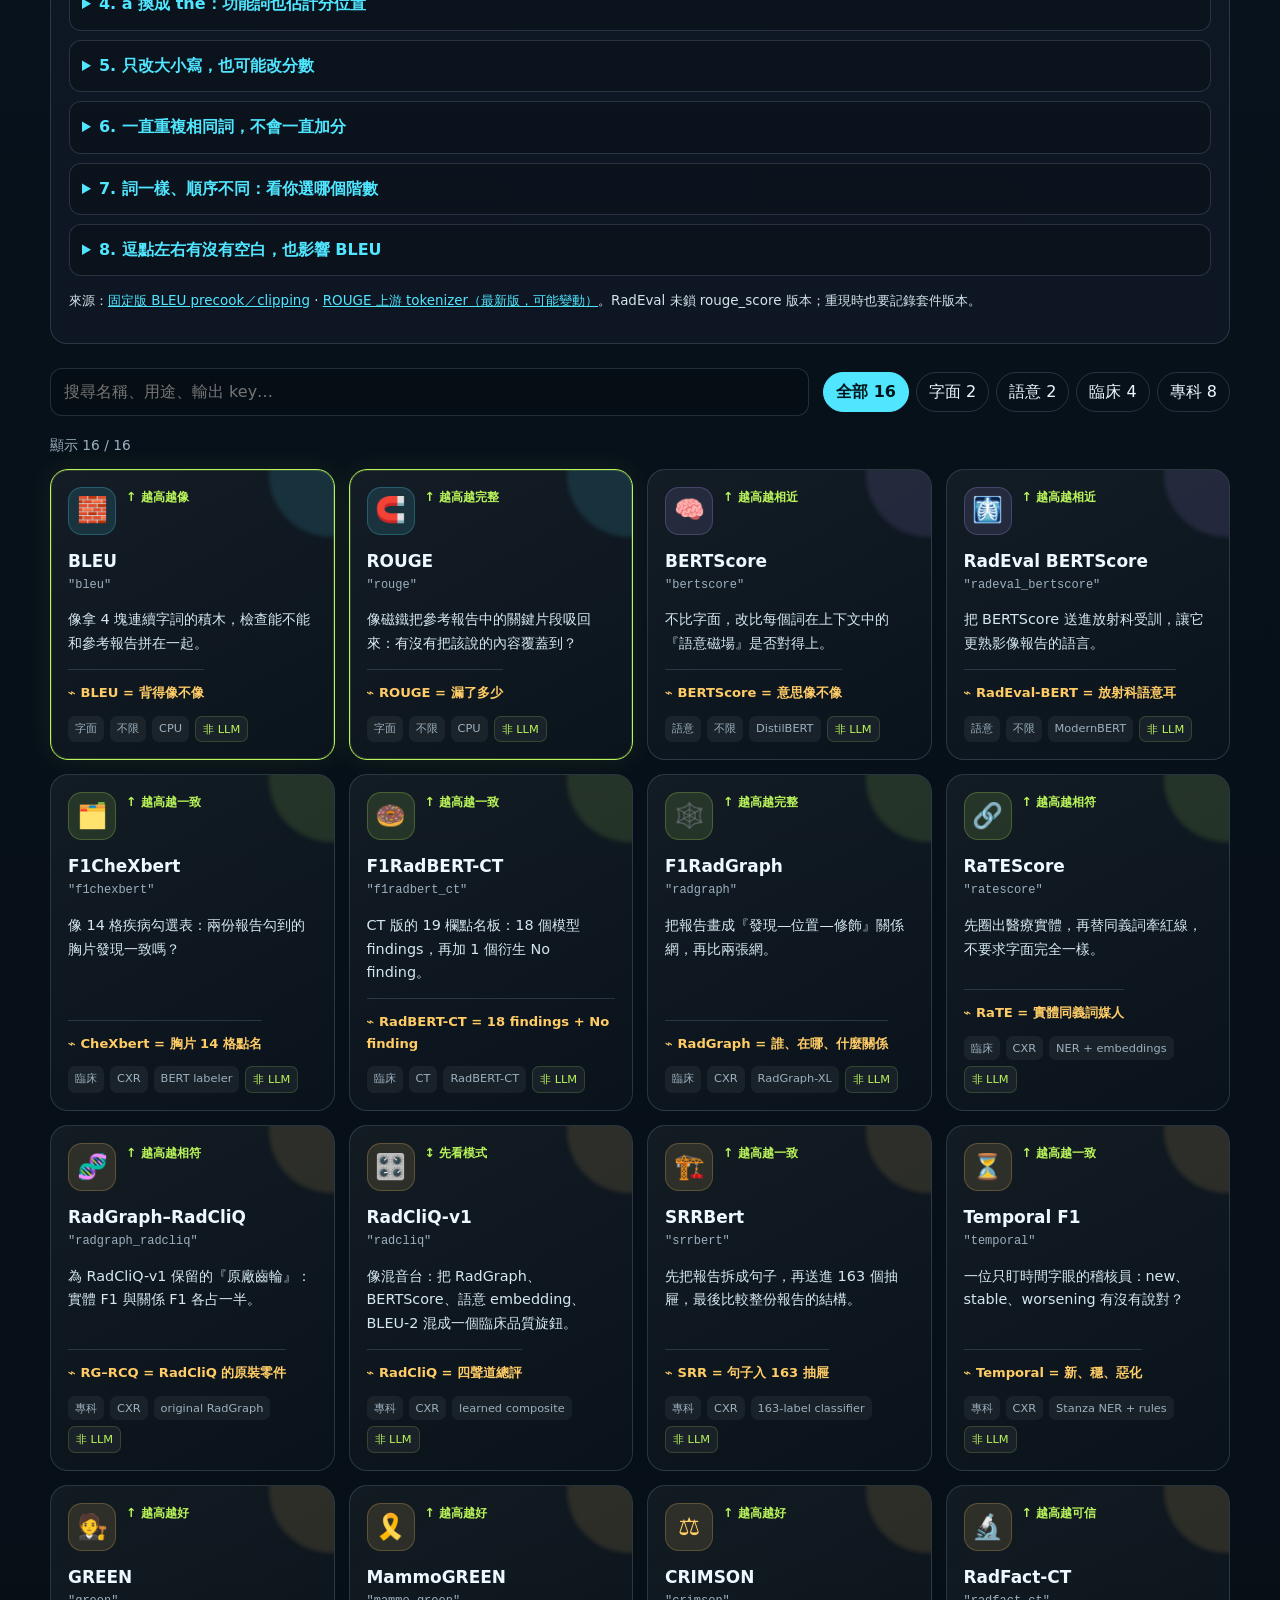
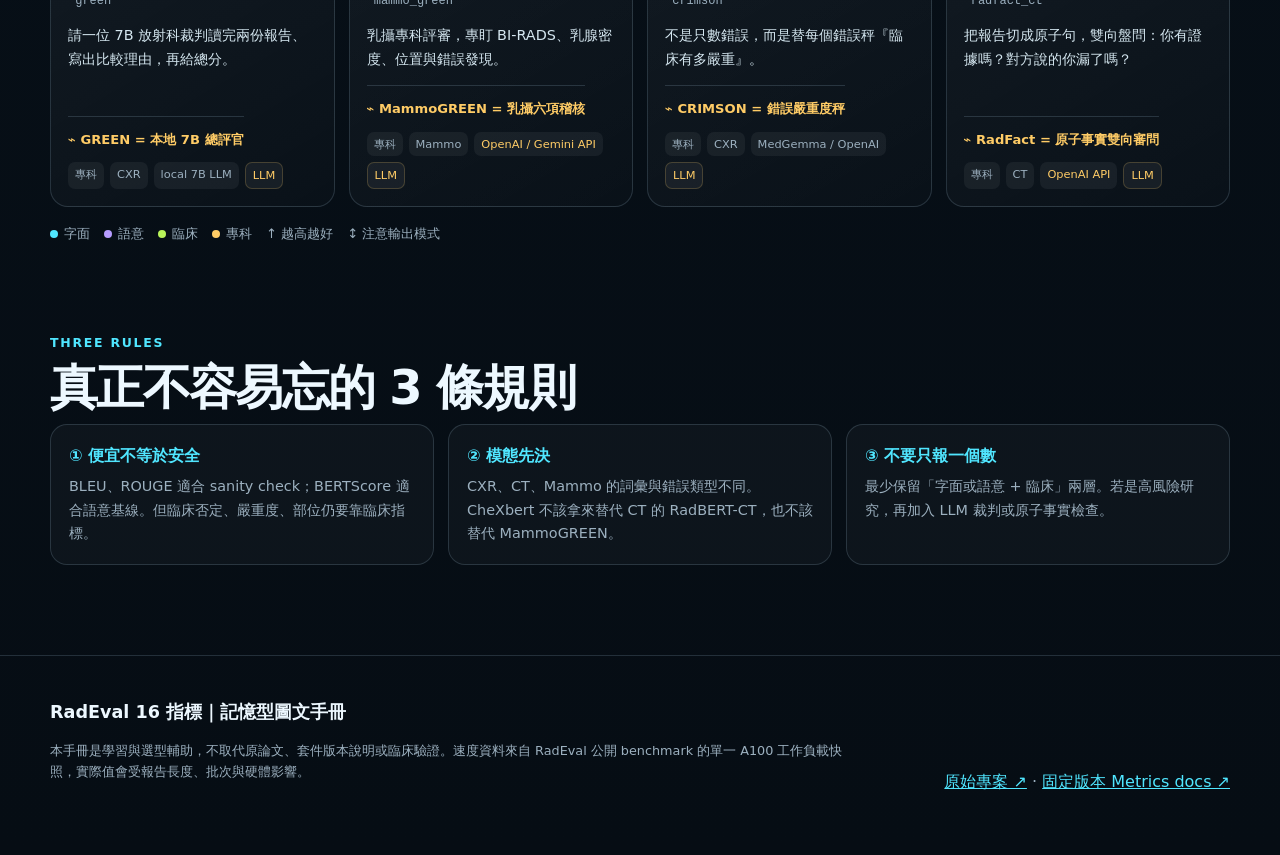
==== commit f10f656b: "Explain token edge cases and correct scoring details" ====
--- a/technical.html
+++ b/technical.html
@@ -318,7 +318,7 @@
     .close { width: 42px; height: 42px; border: 1px solid var(--line); border-radius: 12px; background: rgba(255,255,255,.04); cursor: pointer; font-size: 1.2rem; }
     .dialog-hero { margin: 20px 0; padding: 18px; border-radius: 16px; background: rgba(80,230,255,.06); background: linear-gradient(120deg, color-mix(in srgb, var(--dialog-tone) 13%, transparent), rgba(255,255,255,.025)); border: 1px solid rgba(80,230,255,.2); border-color: color-mix(in srgb, var(--dialog-tone) 24%, transparent); }
     .dialog-hero .big-memory { color: var(--dialog-tone); font-size: clamp(1.08rem, 3vw, 1.35rem); font-weight: 850; }
-    .principle-panel, .worked-example, .formula-sheet, .implementation-kit {
+    .principle-panel, .worked-example, .formula-sheet, .implementation-kit, .boundary-panel {
       margin: 18px 0;
       padding: 18px;
       border: 1px solid var(--line);
@@ -450,6 +450,22 @@
     .runtime-sources a { padding: 5px 8px; border: 1px solid var(--line); border-radius: 8px; font-size: .72rem; }
     .tag.llm { color: var(--amber); border: 1px solid rgba(255,204,102,.2); }
     .tag.non-llm { color: var(--lime); border: 1px solid rgba(185,244,90,.17); }
+    .boundary-primer { margin: 18px 0 24px; padding: 18px; border: 1px solid var(--line); border-radius: 17px; background: rgba(182,156,255,.04); scroll-margin-top: 100px; }
+    .boundary-primer h3 { margin: 0 0 10px; color: var(--violet); }
+    .boundary-primer p, .boundary-case p { color: #d3e3ea; font-size: .84rem; line-height: 1.6; }
+    .boundary-case { margin-top: 9px; padding: 12px; border: 1px solid var(--line); border-radius: 12px; background: rgba(0,0,0,.15); }
+    .boundary-case summary { color: var(--cyan); font-weight: 750; cursor: pointer; }
+    .boundary-case summary:focus-visible, .prompt-details summary:focus-visible { outline: 2px solid var(--cyan); outline-offset: 4px; }
+    .boundary-pair { display: grid; grid-template-columns: 1fr 1fr; gap: 10px; margin-top: 12px; }
+    .boundary-pair div { min-width: 0; padding: 12px; background: #07131c; border-radius: 10px; }
+    .boundary-pair small { display: block; color: var(--muted); margin-bottom: 5px; }
+    .boundary-pair code { white-space: pre-wrap; overflow-wrap: anywhere; color: #e9fbff; }
+    .boundary-case .boundary-tokens { color: var(--muted); font-family: ui-monospace, Consolas, monospace; }
+    .boundary-case .boundary-result { border-left: 3px solid var(--amber); padding-left: 12px; color: var(--amber); }
+    .boundary-status { color: var(--muted); font-size: .78rem; line-height: 1.6; }
+    .boundary-rules { display: grid; grid-template-columns: 120px 1fr; gap: 12px; margin: 16px 0; }
+    .boundary-rules dt { color: var(--cyan); font-size: .8rem; font-weight: 800; }
+    .boundary-rules dd { margin: 0; color: #d3e3ea; font-size: .85rem; line-height: 1.6; overflow-wrap: anywhere; }
     .dialog-grid { display: grid; grid-template-columns: 1fr 1fr; gap: 14px; }
     .detail-block { padding: 16px; border-radius: 15px; background: rgba(255,255,255,.035); border: 1px solid var(--line); }
     .detail-block h3 { margin: 0 0 8px; font-size: .87rem; color: var(--cyan); }
@@ -479,6 +495,8 @@
     @media (max-width: 700px) {
       .wrap { width: min(100% - 24px, 1180px); }
       .quickstart, .runtime-grid { grid-template-columns: 1fr; }
+      .boundary-pair, .boundary-rules { grid-template-columns: 1fr; }
+      .boundary-rules dd { margin-bottom: 10px; }
       .topbar-inner { align-items: flex-start; flex-direction: column; gap: 3px; padding: 8px 0; }
       .topnav { width: 100%; flex-wrap: nowrap; overflow-x: auto; padding-bottom: 3px; }
       .topnav a { flex: 0 0 auto; padding: 5px 8px; font-size: .78rem; }
@@ -546,7 +564,7 @@
             <a class="button" href="index.html">零基礎卡通版 V2</a>
             <button class="button" type="button" onclick="window.print()">列印速查表</button>
           </div>
-          <p class="source-note">依 RadEval 原始碼 d412dc2 固定快照核對｜資料核對日期：2026-08-27</p>
+          <p class="source-note">依 RadEval 原始碼 d412dc2 固定快照核對｜邊界規則核對：2026-09-04</p>
         </div>
         <div class="scanner" aria-label="由外而內的四層評估：字面、語意、臨床、專科">
           <span class="depth-ring one"><span>01 字面</span></span>
@@ -655,7 +673,7 @@
       <div class="wrap">
         <div class="section-kicker">Interactive metric atlas</div>
         <h2>16 指標圖鑑</h2>
-        <p class="section-lead">搜尋、篩選，或直接點卡片看完整教材。每一項都含圖解、範例、公式、是否為 LLM、精確 checkpoint、Prompt、固定參數與可複製執行碼。</p>
+        <p class="section-lead">每一項都含圖解、公式、模型／Prompt、執行碼與「反義、標點、功能詞到底怎麼算」的細節。<a href="#tokenPrimer">先看 8 組小差異、大影響的對照 ↓</a></p>
         <aside class="quickstart" aria-label="RadEval 執行前須知">
           <div>
             <h3>先分清楚兩種「權重」</h3>
@@ -666,6 +684,7 @@
             <div class="install-line"><code>pip install "radeval[api]"</code> <small>（LLM API 指標）</small></div>
           </div>
         </aside>
+        <aside id="tokenPrimer" class="boundary-primer" aria-label="反義詞、標點與功能詞計分對照"></aside>
         <div class="toolbar">
           <input id="search" type="search" placeholder="搜尋名稱、用途、輸出 key…" aria-label="搜尋 16 種指標">
           <div class="filters" aria-label="依類別篩選">
@@ -745,7 +764,11 @@
         <h3 class="lesson-title" id="implementationTitle"><span class="lesson-no">04</span>直接使用：模型、權重與 Prompt</h3>
         <div id="dialogRuntime"></div>
       </section>
-      <h3 class="lesson-title"><span class="lesson-no">05</span>選型與注意事項</h3>
+      <section class="boundary-panel" aria-labelledby="boundaryTitle">
+        <h3 class="lesson-title" id="boundaryTitle"><span class="lesson-no">05</span>精細規則：反義、標點、功能詞怎麼算？</h3>
+        <div id="dialogEdges"></div>
+      </section>
+      <h3 class="lesson-title"><span class="lesson-no">06</span>選型與注意事項</h3>
       <div class="dialog-grid" id="dialogGrid"></div>
       <div class="dialog-foot"><span id="dialogFoot"></span><a id="dialogSource" href="https://github.com/jbdel/RadEval/blob/d412dc2da7df92f72d0b7128aee57b0237ec1b9a/docs/metrics.md" target="_blank" rel="noreferrer">查看原始文件 ↗</a></div>
     </div>
@@ -757,6 +780,7 @@
     <table id="printTable"></table>
   </section>
 
+  <script src="assets/edge-cases.js"></script>
   <script>
     const tones = {
       lexical: "var(--cyan)", semantic: "var(--violet)",
@@ -932,14 +956,14 @@
     const explainers = {
       "bleu": {
         steps: ["切成 1～4 個詞的 n-gram", "計算候選片段有多少也出現在參考報告", "乘上長度懲罰，避免只寫很短"],
-        ref: "Mild cardiomegaly with small effusion.",
-        cand: "Mild cardiomegaly.",
+        ref: "mild cardiomegaly with small effusion",
+        cand: "mild cardiomegaly",
         result: "候選找回前兩個詞，卻短到無法形成 4-gram；BLEU-1 仍有分數，RadEval 預設的 BLEU-4 則接近 0。"
       },
       "rouge": {
         steps: ["把參考報告拆成詞、詞對與最長共同序列", "檢查候選找回多少參考內容", "分別輸出 ROUGE-1、2、L"],
-        ref: "Mild cardiomegaly with small effusion.",
-        cand: "Mild cardiomegaly.",
+        ref: "mild cardiomegaly with small effusion",
+        cand: "mild cardiomegaly",
         result: "「cardiomegaly」被找回，但「effusion」遺漏；P=1.00、R=0.40，最後 F1=0.571。"
       },
       "bertscore": {
@@ -1040,7 +1064,7 @@
         ],
         symbols: [["H / R", "candidate／reference"], ["g", "某個 n-gram"], ["c / r", "候選與最近參考的 token 數"], ["N", "RadEval 預設 4"]],
         calculation: ["同一範例：R 有 5 詞，H 是前 2 詞；unigram 命中 2/2，所以 p₁ = 1。", "c = 2、r = 5，因此 BP = exp(1 − 5/2) = exp(−1.5) ≈ 0.223。", "BLEU-1 約為 0.223；RadEval 預設 BLEU-4 因 H 無法形成 3-gram／4-gram而接近 0。"],
-        caveat: "RadEval 使用 COCO-style BleuScorer、closest reference length，並以 tiny/small 常數避免除以 0；因此數學上的 0 在程式中可能是極小正數，顯示時才看起來像 0。",
+        caveat: "RadEval 只用 str.split() 切詞，不去標點或轉小寫。本例直接輸入小寫、無句點字串，不代表套件自動清洗。使用 closest reference length 與 tiny/small 常數；因此零命中時可能有極小正數。",
         sourcePath: "radeval/metrics/bleu/bleu_scorer.py"
       },
       "rouge": {
@@ -1083,13 +1107,13 @@
           ["加權平均", "F1<sub>w</sub> = Σ<sub>ℓ</sub> support<sub>ℓ</sub>·F1<sub>ℓ</sub> / Σ<sub>ℓ</sub> support<sub>ℓ</sub>"]
         ],
         symbols: [["ℓ", "CheXbert condition label"], ["TP/FP/FN", "跨報告、跨標籤的正確／多報／漏報"], ["support", "該標籤在 reference 中的正例數"]],
-        calculation: ["同一範例：兩句若都被 CheXbert 判為 Cardiomegaly=positive、Edema=negative，其餘 12 類狀態也一致。", "此時該筆 f1chexbert_sample_acc_all=1；任一狀態不同則為 0。", "micro／macro／weighted F1 是跨資料集彙總後計算，不能從單一 pair 推成可靠真值。"],
-        caveat: "RadEval 同時回傳 5-condition 與 all-condition 的 micro、macro、weighted F1。per_sample 模式改回傳『整組標籤完全一致』的 sample accuracy，key 也不同。",
+        calculation: ["同一範例：先由模型分類，再以 rrg 模式將 class 1／3 合併成 1，其餘成 0。", "若 14 個二值標籤全相同，sample_acc_all=1；若只差 1 格，則為 13/14≈0.929，不是 0。", "micro／macro／weighted F1 另以分類報告彙總，並不等於逐筆相同標籤比例。"],
+        caveat: "adapter 取 BaseCheXbertEvaluator.forward 最後兩個逐欄 mean 值。per_sample 回傳 5／14 欄的相同標籤比例，不是 exact-match。positive 與 uncertain 合併、negative 與未提及合併，因此也不是原始四態的完整比較。",
         sourcePath: "radeval/metrics/f1chexbert/adapter.py"
       },
       "f1radbert-ct": {
         equations: [
-          ["二值化", "ŷ<sub>iℓ</sub> = 1[p<sub>iℓ</sub> ≥ 0.5]"],
+          ["二值化", "ŷ<sub>iℓ</sub> = 1[p<sub>iℓ</sub> &gt; 0.5]"],
           ["F1", "F1 = 2TP / (2TP + FP + FN)"],
           ["逐筆準確", "acc<sub>i</sub> = 1[ŷ<sub>i,: </sub> = y<sub>i,: </sub>]（全部標籤都相同才得 1）"]
         ],
@@ -1219,8 +1243,8 @@
         prompt: "不適用：不呼叫生成模型，因此沒有 system prompt、user prompt 或解碼參數。",
         fixed: "CPU；預設 BLEU-4。detailed=True 另算 BLEU-1/2/3。adapter 沒有暴露 n 供 RadEval(metrics={...}) 改寫。",
         install: "pip install radeval",
-        sampleRef: "Mild cardiomegaly with small effusion.",
-        sampleHyp: "Mild cardiomegaly.",
+        sampleRef: "mild cardiomegaly with small effusion",
+        sampleHyp: "mild cardiomegaly",
         metricConfig: "[\"bleu\"]",
         sources: [["adapter", "radeval/metrics/bleu/adapter.py"], ["計分器", "radeval/metrics/bleu/bleu_scorer.py"]]
       },
@@ -1232,8 +1256,8 @@
         prompt: "不適用：沒有 prompt，也不會連網推論。",
         fixed: "CPU；對每一筆取 ROUGE F1，再做算術平均。它不是頁面文字常說的純 recall。",
         install: "pip install radeval",
-        sampleRef: "Mild cardiomegaly with small effusion.",
-        sampleHyp: "Mild cardiomegaly.",
+        sampleRef: "mild cardiomegaly with small effusion",
+        sampleHyp: "mild cardiomegaly",
         metricConfig: "[\"rouge\"]",
         sources: [["adapter", "radeval/metrics/rouge/adapter.py"]]
       },
@@ -1241,7 +1265,7 @@
         llm: false,
         verdict: "非 LLM｜通用 Transformer encoder",
         model: "Hugging Face checkpoint：distilbert-base-uncased；取第 5 層 contextual token embeddings。它只編碼，不生成文字。",
-        weights: "首次執行由 Transformers 下載 DistilBERT 權重與 BERTScore baseline。固定 rescale_with_baseline=True、idf=False、batch_size=64、nthreads=4。",
+        weights: "首次執行由 Transformers 下載 DistilBERT 權重；BERTScore baseline TSV 隨套件內附。固定 rescale_with_baseline=True、idf=False、batch_size=64、nthreads=4。",
         prompt: "不適用：輸入直接 tokenize 成 token embeddings，沒有 chat template 或自然語言提示詞。",
         fixed: "模型與層數由 adapter 寫死；RadEval 公開介面目前不接受 model_type／num_layers 覆寫。裝置由 BERTScore scorer 自動選擇。",
         install: "pip install radeval",
@@ -1537,7 +1561,7 @@
         <div class="viz-formula">放射領域 embedding → token 最佳對齊 → P / R / F1</div>`,
       "f1chexbert": () => `
         <div class="label-comparison"><div class="label-row-name">Reference</div><div class="label-grid">${labelCells(chexbertLabels, (label) => label === "Cardiomegaly" ? "on" : label === "Edema" ? "negative" : "")}</div><div class="label-row-name">Candidate</div><div class="label-grid">${labelCells(chexbertLabels, (label) => label === "Cardiomegaly" ? "on" : label === "Edema" ? "negative" : "")}</div></div>
-        <div class="viz-caption">+ = positive　− = explicitly negative　∅ = not mentioned；兩列逐欄比較後才計算 F1／sample accuracy</div>`,
+        <div class="viz-caption">圖示呈現報告狀態：+ 陽性、− 陰性、∅ 未提及。實際計分前 positive／uncertain → 1，negative／未提及 → 0；sample accuracy 是相同二值標籤比例。</div>`,
       "f1radbert-ct": () => `
         <div class="label-grid">${labelCells(radbertCtLabels, (label) => ["Atelectasis", "Pleural effusion"].includes(label) ? "on" : label === "No finding" ? "derived" : "")}</div>
         <div class="viz-caption">18 個模型 findings + 1 個衍生 No finding = 19 欄評估矩陣</div>
@@ -1601,7 +1625,7 @@
       const searchableFields = [
         metric.name, metric.key, metric.metaphor, metric.memory, metric.what,
         metric.outputs, metric.modality, runtime.verdict, runtime.model,
-        runtime.weights, runtime.prompt, runtime.fixed
+        runtime.weights, runtime.prompt, runtime.fixed, JSON.stringify(edgeCaseNotes[metric.id])
       ];
       return searchableFields.join(" ").toLowerCase();
     }
@@ -1675,6 +1699,7 @@
       document.getElementById("exampleResult").textContent = explainer.result;
       document.getElementById("dialogFormula").innerHTML = renderFormulaSheet(formula);
       document.getElementById("dialogRuntime").innerHTML = renderRuntimeSheet(runtime);
+      document.getElementById("dialogEdges").innerHTML = renderEdgeCases(id, sourceRoot);
       document.getElementById("dialogGrid").innerHTML = `
         <section class="detail-block"><h3>它怎麼看報告</h3><p>${metric.what}</p></section>
         <section class="detail-block"><h3>最擅長抓到</h3><p>${metric.catches}</p></section>
@@ -1765,6 +1790,7 @@
       }
     });
 
+    document.getElementById("tokenPrimer").innerHTML = renderBoundaryPrimer();
     updateFilterCounts();
     renderCards();
     updateRecommendation();
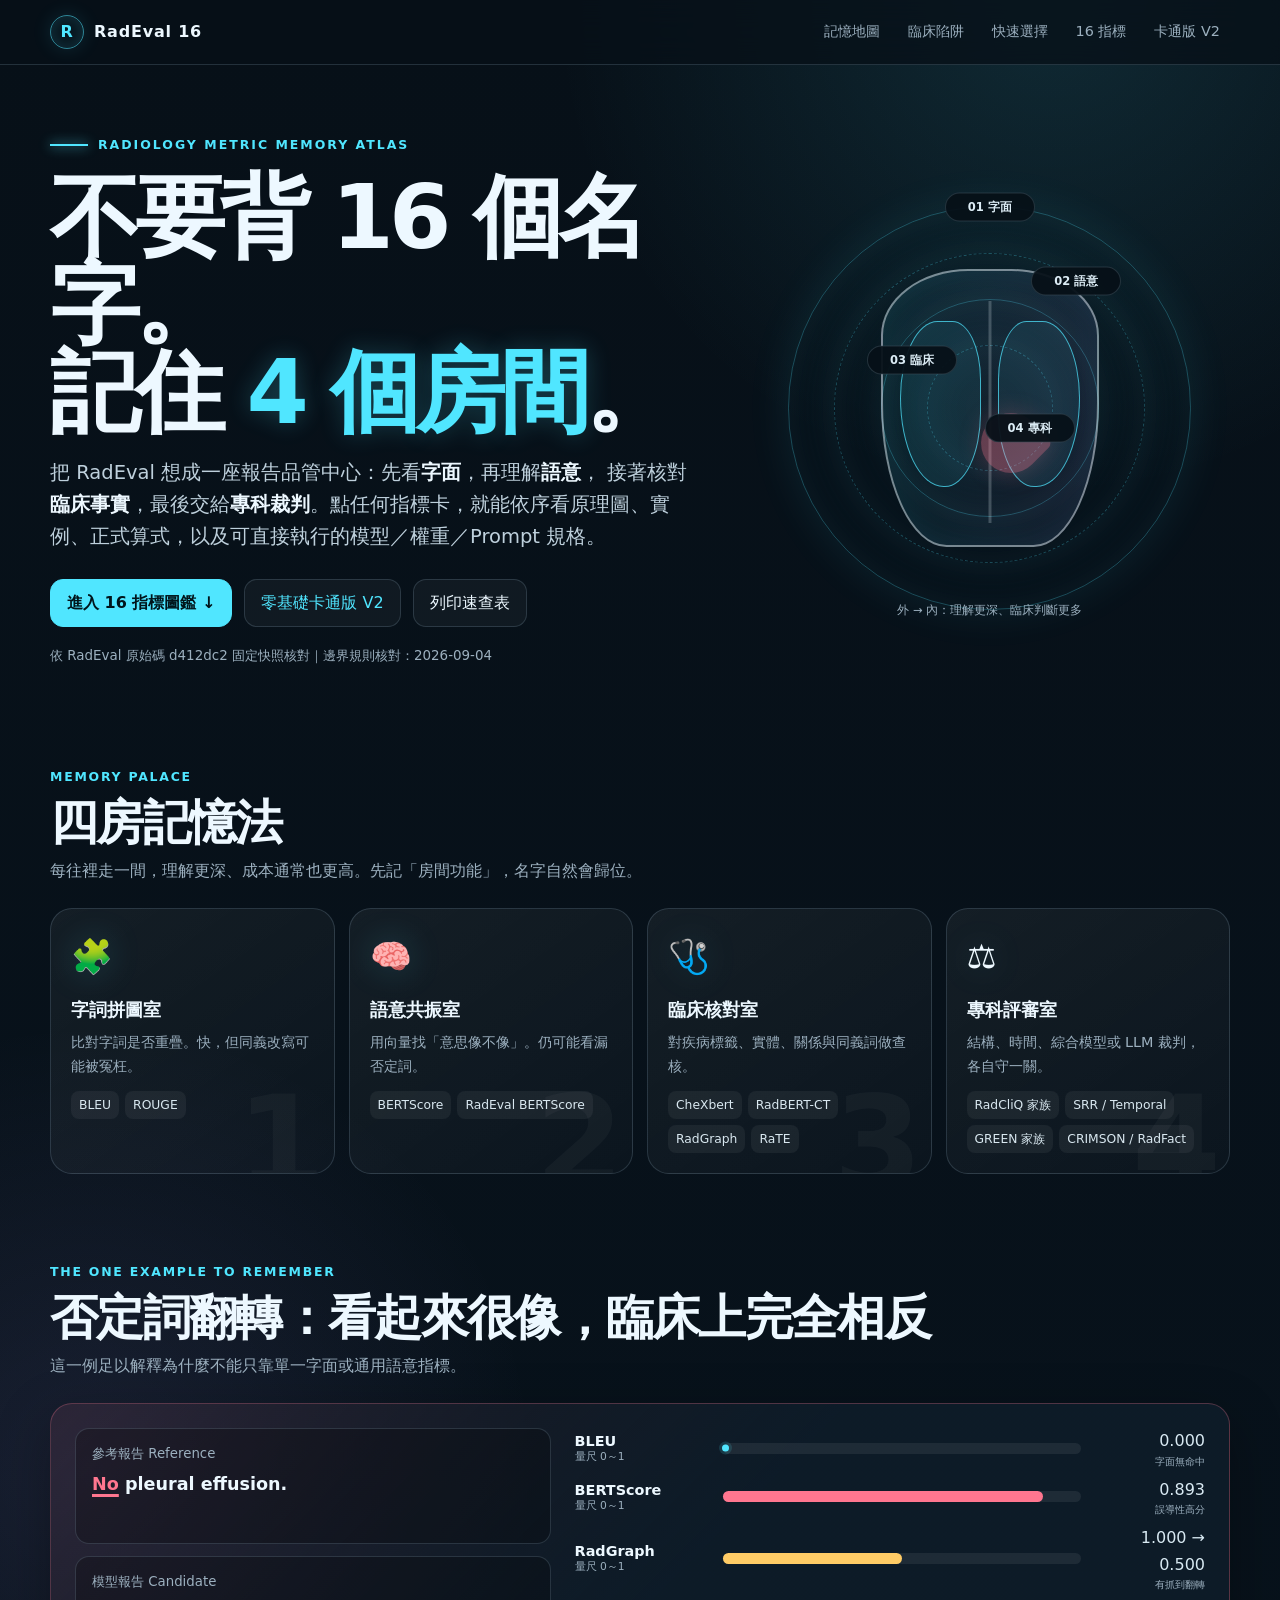
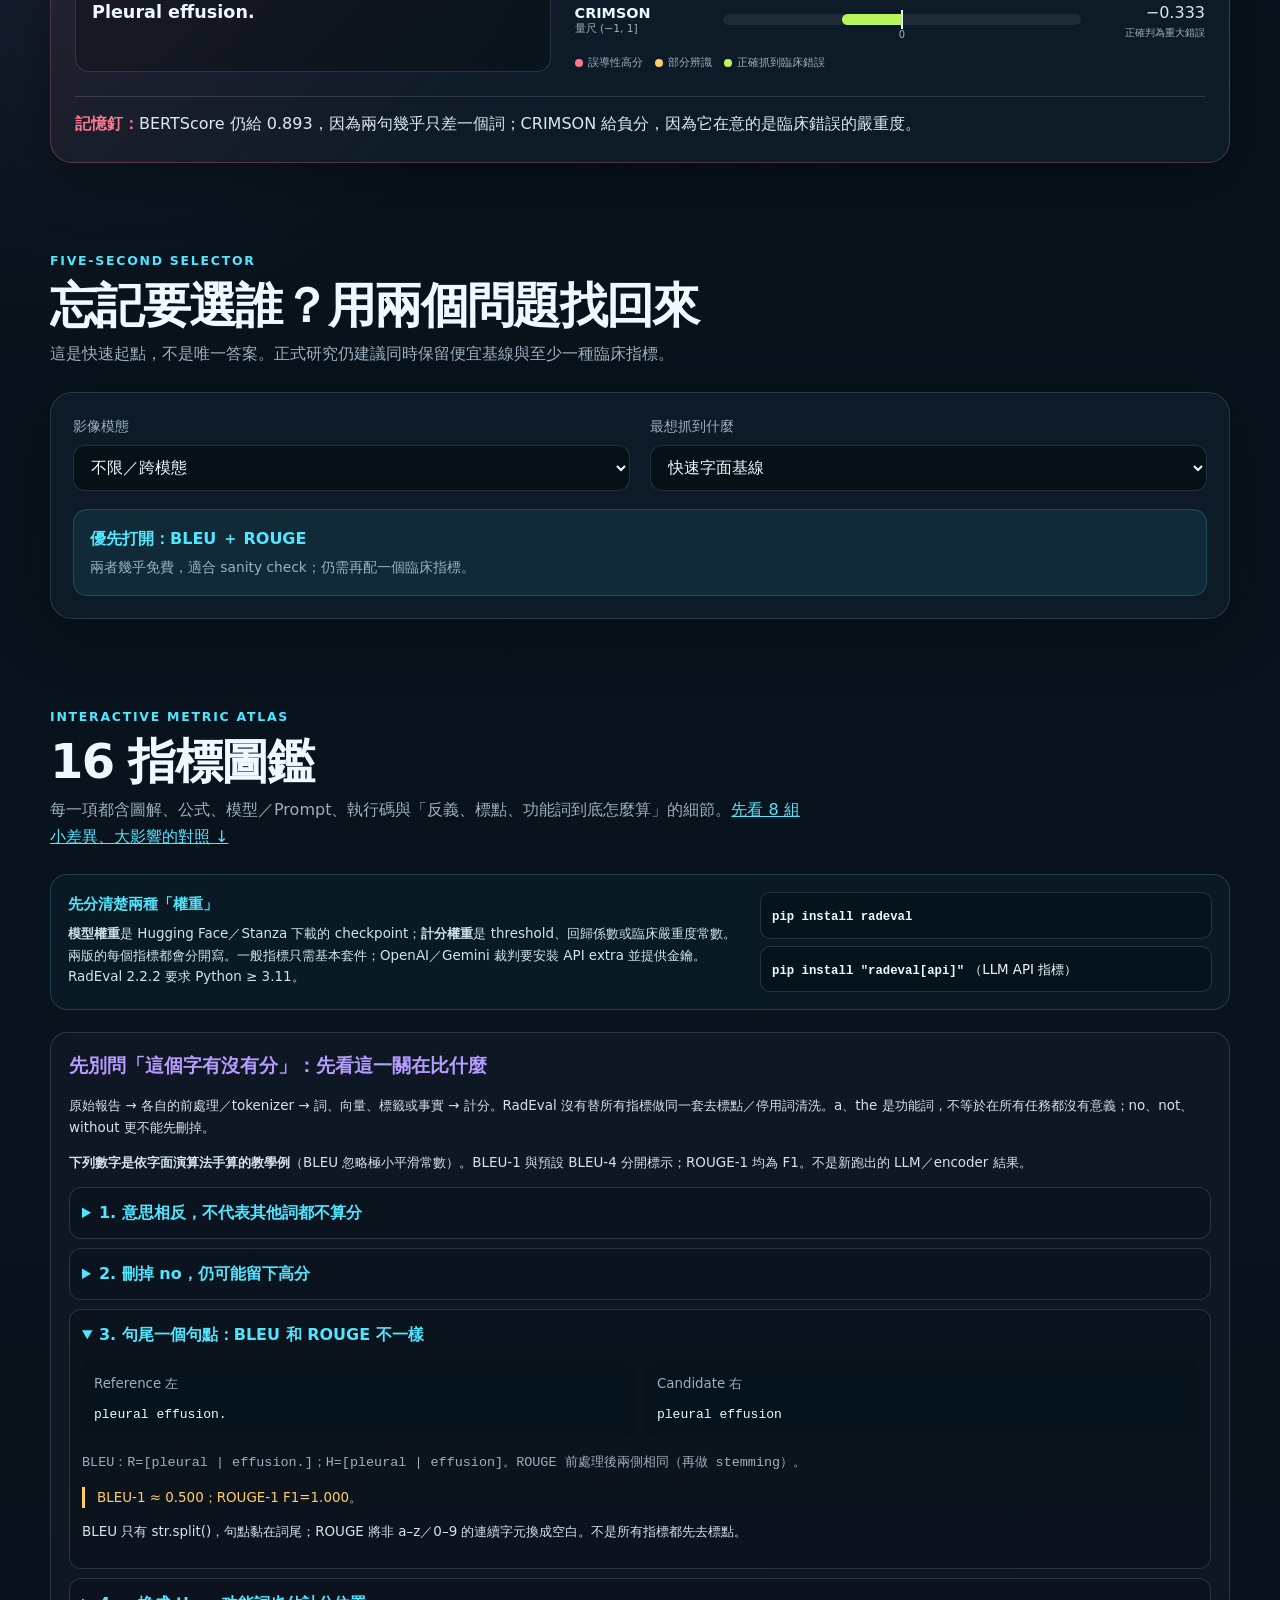
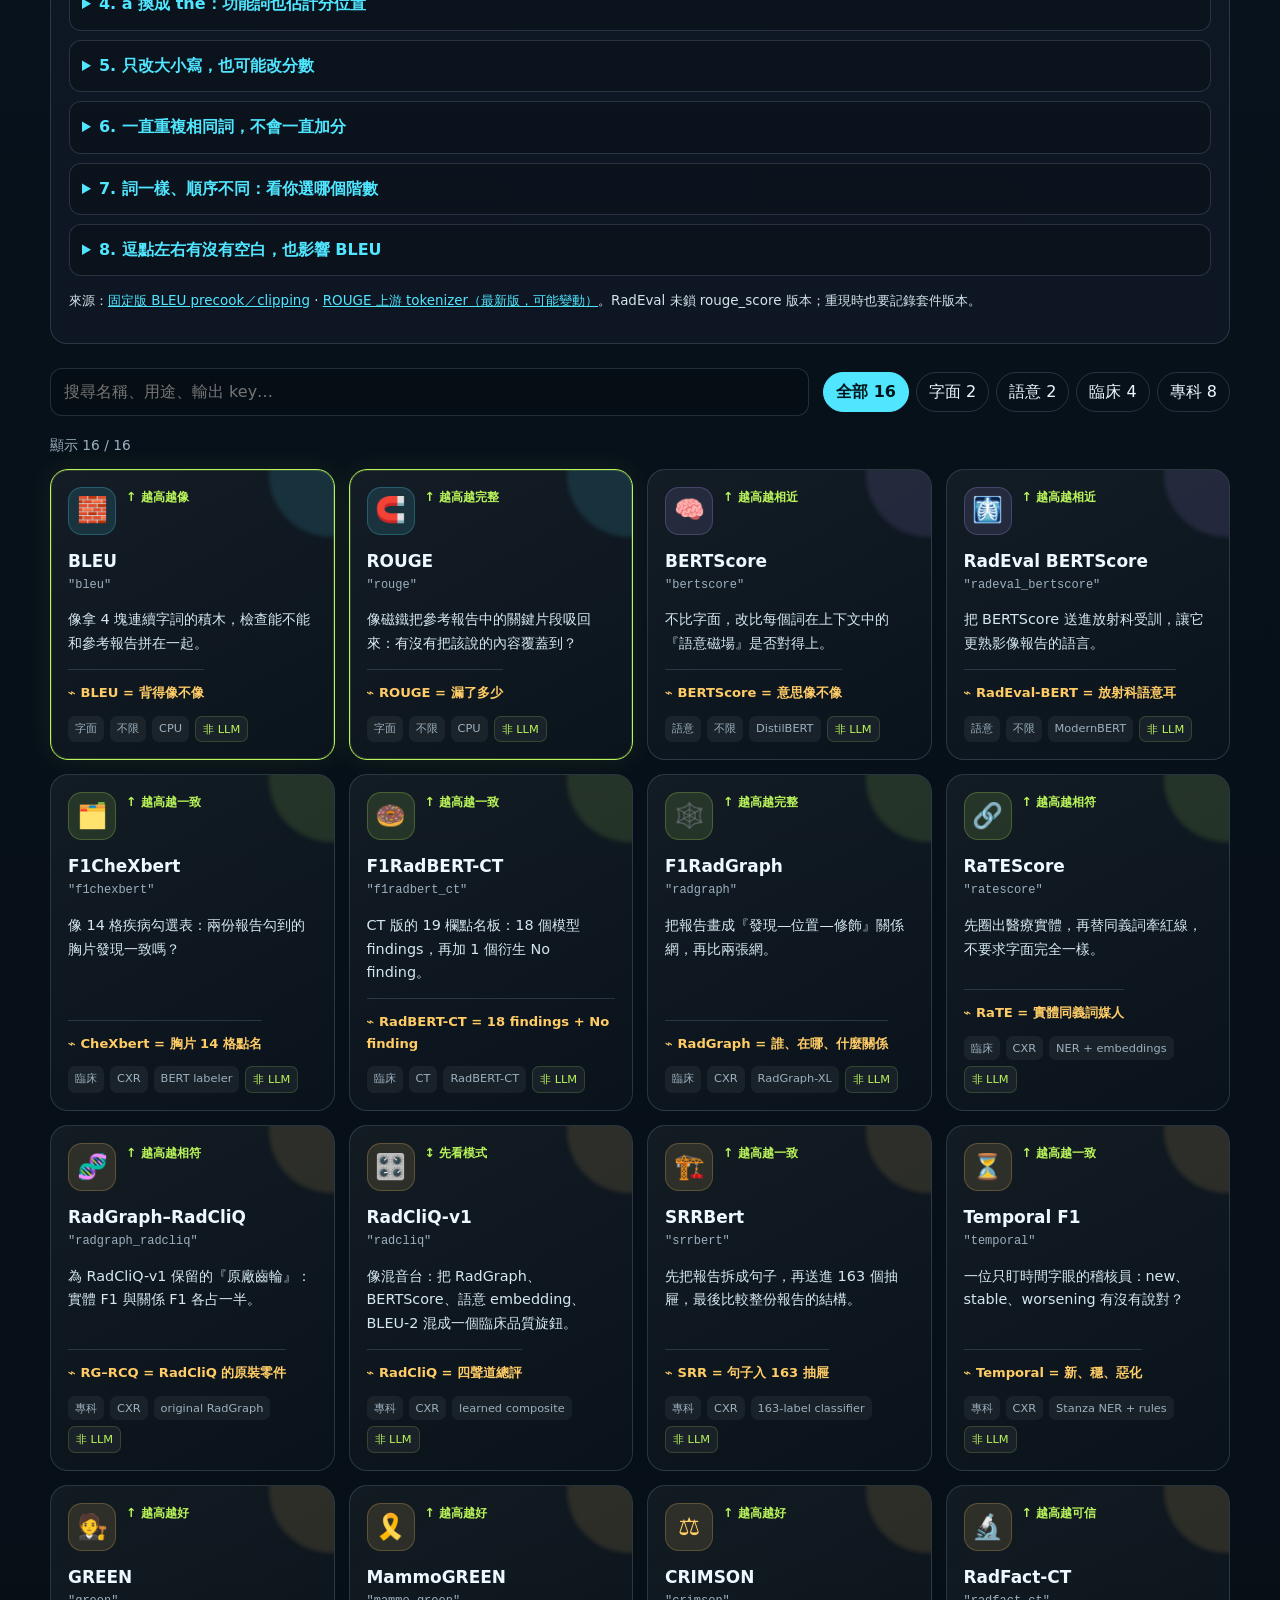
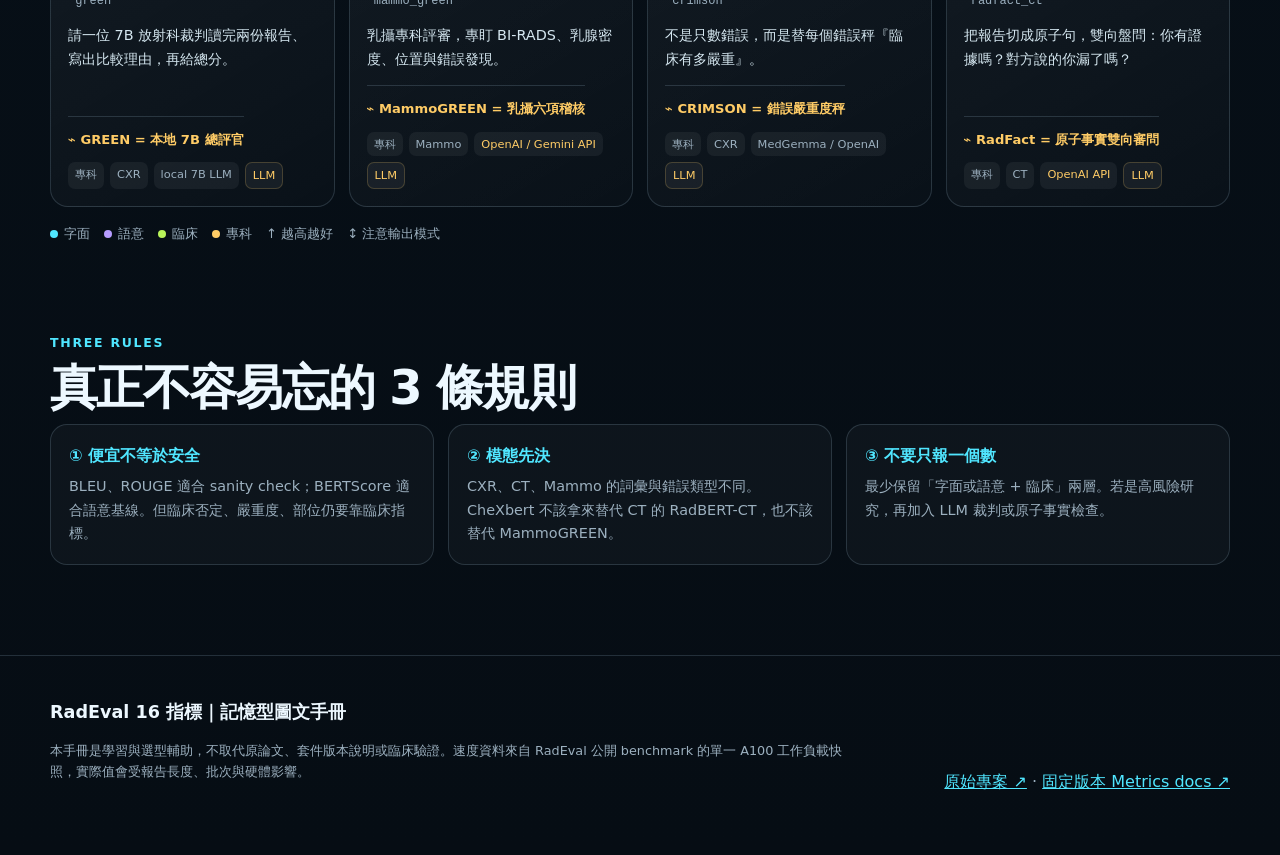
==== commit 253a5b81: "Share practical metric details across both guide editions" ====
--- a/technical.html
+++ b/technical.html
@@ -411,61 +411,8 @@
     .calc-steps { display: grid; gap: 7px; margin: 0; padding: 0; list-style: none; counter-reset: calc-step; }
     .calc-steps li { position: relative; padding-left: 25px; color: #d4e4eb; font-size: .81rem; line-height: 1.5; }
     .calc-steps li::before { counter-increment: calc-step; content: counter(calc-step); position: absolute; left: 0; top: .12em; width: 18px; height: 18px; display: grid; place-items: center; border-radius: 6px; background: rgba(80,230,255,.12); background: color-mix(in srgb, var(--dialog-tone) 18%, transparent); color: var(--dialog-tone); font: 850 .65rem/1 ui-monospace, SFMono-Regular, Consolas, monospace; }
-    .implementation-note { margin-top: 12px; padding: 11px 13px; border-left: 3px solid var(--amber); background: rgba(255,204,102,.065); color: #eadfca; font-size: .8rem; line-height: 1.55; }
-    .implementation-note strong { color: var(--amber); }
     .source-trace { display: flex; align-items: center; justify-content: space-between; gap: 12px; margin-top: 11px; color: var(--muted); font-size: .73rem; }
     .source-trace a { flex: 0 0 auto; }
-    .quickstart {
-      display: grid;
-      grid-template-columns: minmax(0, 1.2fr) minmax(260px, .8fr);
-      gap: 14px;
-      margin: 18px 0 22px;
-      padding: 17px;
-      border: 1px solid rgba(80,230,255,.2);
-      border-radius: 17px;
-      background: rgba(80,230,255,.035);
-    }
-    .quickstart h3 { margin: 0 0 7px; color: var(--cyan); font-size: .92rem; }
-    .quickstart p { margin: 0; color: #d3e3ea; font-size: .84rem; line-height: 1.6; }
-    .quickstart code { color: #e9fbff; font: 700 .77rem/1.5 ui-monospace, SFMono-Regular, Consolas, monospace; }
-    .install-lines { display: grid; gap: 7px; align-content: center; }
-    .install-line { padding: 9px 11px; border-radius: 10px; background: #07131c; border: 1px solid var(--line); overflow-wrap: anywhere; }
-    .implementation-kit { --dialog-tone: var(--amber); }
-    .runtime-verdict { display: flex; align-items: center; gap: 10px; flex-wrap: wrap; margin-bottom: 13px; color: #d9e8ee; font-size: .85rem; }
-    .runtime-badge { display: inline-flex; align-items: center; gap: 6px; padding: 6px 9px; border-radius: 999px; font: 850 .72rem/1 ui-monospace, SFMono-Regular, Consolas, monospace; }
-    .runtime-badge.llm { color: #241900; background: var(--amber); }
-    .runtime-badge.non-llm { color: #06161a; background: var(--lime); }
-    .runtime-grid { display: grid; grid-template-columns: 1fr 1fr; gap: 10px; }
-    .runtime-fact { min-width: 0; padding: 13px; border: 1px solid var(--line); border-radius: 13px; background: rgba(0,0,0,.16); }
-    .runtime-fact h4 { margin: 0 0 7px; color: var(--dialog-tone); font-size: .76rem; letter-spacing: .03em; }
-    .runtime-fact p { margin: 0; color: #d5e5ec; font-size: .82rem; line-height: 1.55; overflow-wrap: anywhere; }
-    .prompt-details { margin-top: 11px; border: 1px solid var(--line); border-radius: 13px; background: rgba(0,0,0,.16); }
-    .prompt-details summary { padding: 12px 13px; color: var(--cyan); font-size: .82rem; font-weight: 800; cursor: pointer; }
-    .prompt-details pre, .code-panel pre { margin: 0; padding: 13px; overflow: auto; border-top: 1px solid var(--line); background: #06121a; color: #dcebf1; font: 500 .76rem/1.55 ui-monospace, SFMono-Regular, Consolas, monospace; white-space: pre-wrap; overflow-wrap: anywhere; }
-    .code-panel { margin-top: 12px; border: 1px solid rgba(80,230,255,.2); border-radius: 14px; overflow: hidden; background: #06121a; }
-    .code-head { display: flex; align-items: center; justify-content: space-between; gap: 10px; padding: 10px 12px; background: rgba(80,230,255,.055); }
-    .code-head strong { color: var(--cyan); font-size: .8rem; }
-    .copy-code { padding: 6px 9px; border: 1px solid rgba(80,230,255,.3); border-radius: 8px; background: rgba(80,230,255,.08); color: var(--cyan); font-size: .72rem; font-weight: 800; cursor: pointer; }
-    .runtime-sources { display: flex; gap: 8px; flex-wrap: wrap; margin-top: 11px; }
-    .runtime-sources a { padding: 5px 8px; border: 1px solid var(--line); border-radius: 8px; font-size: .72rem; }
-    .tag.llm { color: var(--amber); border: 1px solid rgba(255,204,102,.2); }
-    .tag.non-llm { color: var(--lime); border: 1px solid rgba(185,244,90,.17); }
-    .boundary-primer { margin: 18px 0 24px; padding: 18px; border: 1px solid var(--line); border-radius: 17px; background: rgba(182,156,255,.04); scroll-margin-top: 100px; }
-    .boundary-primer h3 { margin: 0 0 10px; color: var(--violet); }
-    .boundary-primer p, .boundary-case p { color: #d3e3ea; font-size: .84rem; line-height: 1.6; }
-    .boundary-case { margin-top: 9px; padding: 12px; border: 1px solid var(--line); border-radius: 12px; background: rgba(0,0,0,.15); }
-    .boundary-case summary { color: var(--cyan); font-weight: 750; cursor: pointer; }
-    .boundary-case summary:focus-visible, .prompt-details summary:focus-visible { outline: 2px solid var(--cyan); outline-offset: 4px; }
-    .boundary-pair { display: grid; grid-template-columns: 1fr 1fr; gap: 10px; margin-top: 12px; }
-    .boundary-pair div { min-width: 0; padding: 12px; background: #07131c; border-radius: 10px; }
-    .boundary-pair small { display: block; color: var(--muted); margin-bottom: 5px; }
-    .boundary-pair code { white-space: pre-wrap; overflow-wrap: anywhere; color: #e9fbff; }
-    .boundary-case .boundary-tokens { color: var(--muted); font-family: ui-monospace, Consolas, monospace; }
-    .boundary-case .boundary-result { border-left: 3px solid var(--amber); padding-left: 12px; color: var(--amber); }
-    .boundary-status { color: var(--muted); font-size: .78rem; line-height: 1.6; }
-    .boundary-rules { display: grid; grid-template-columns: 120px 1fr; gap: 12px; margin: 16px 0; }
-    .boundary-rules dt { color: var(--cyan); font-size: .8rem; font-weight: 800; }
-    .boundary-rules dd { margin: 0; color: #d3e3ea; font-size: .85rem; line-height: 1.6; overflow-wrap: anywhere; }
     .dialog-grid { display: grid; grid-template-columns: 1fr 1fr; gap: 14px; }
     .detail-block { padding: 16px; border-radius: 15px; background: rgba(255,255,255,.035); border: 1px solid var(--line); }
     .detail-block h3 { margin: 0 0 8px; font-size: .87rem; color: var(--cyan); }
@@ -533,6 +480,7 @@
       .print-sheet small { color: #444; }
     }
   </style>
+  <link rel="stylesheet" href="assets/metric-details.css">
 </head>
 <body>
   <a class="skip-link" href="#main">跳到主要內容</a>
@@ -674,16 +622,7 @@
         <div class="section-kicker">Interactive metric atlas</div>
         <h2>16 指標圖鑑</h2>
         <p class="section-lead">每一項都含圖解、公式、模型／Prompt、執行碼與「反義、標點、功能詞到底怎麼算」的細節。<a href="#tokenPrimer">先看 8 組小差異、大影響的對照 ↓</a></p>
-        <aside class="quickstart" aria-label="RadEval 執行前須知">
-          <div>
-            <h3>先分清楚兩種「權重」</h3>
-            <p><strong>模型權重</strong>是 Hugging Face／Stanza 下載的 checkpoint；<strong>計分權重</strong>是 threshold、回歸係數或臨床嚴重度常數。每張技術卡會分開寫。一般指標只需基本套件；OpenAI／Gemini 裁判要安裝 API extra 並提供金鑰。RadEval 2.2.2 要求 Python ≥ 3.11。</p>
-          </div>
-          <div class="install-lines">
-            <div class="install-line"><code>pip install radeval</code></div>
-            <div class="install-line"><code>pip install "radeval[api]"</code> <small>（LLM API 指標）</small></div>
-          </div>
-        </aside>
+        <aside id="executionPrimer" class="quickstart" aria-label="RadEval 執行前須知"></aside>
         <aside id="tokenPrimer" class="boundary-primer" aria-label="反義詞、標點與功能詞計分對照"></aside>
         <div class="toolbar">
           <input id="search" type="search" placeholder="搜尋名稱、用途、輸出 key…" aria-label="搜尋 16 種指標">
@@ -780,6 +719,7 @@
     <table id="printTable"></table>
   </section>
 
+  <script src="assets/metric-details.js"></script>
   <script src="assets/edge-cases.js"></script>
   <script>
     const tones = {
@@ -1233,268 +1173,6 @@
         sourcePath: "radeval/metrics/radfact_ct/radfact_ct.py"
       }
     };
-
-    const runtimeNotes = {
-      "bleu": {
-        llm: false,
-        verdict: "非 LLM｜純規則式 n-gram 指標",
-        model: "沒有神經模型。使用套件內的 COCO-style BleuScorer，直接計數連續 n-gram。",
-        weights: "沒有模型 checkpoint。RadEval adapter 固定 n=4；BLEU-4 對 1～4-gram 採等權幾何平均（每階 1/4），並套 brevity penalty。",
-        prompt: "不適用：不呼叫生成模型，因此沒有 system prompt、user prompt 或解碼參數。",
-        fixed: "CPU；預設 BLEU-4。detailed=True 另算 BLEU-1/2/3。adapter 沒有暴露 n 供 RadEval(metrics={...}) 改寫。",
-        install: "pip install radeval",
-        sampleRef: "mild cardiomegaly with small effusion",
-        sampleHyp: "mild cardiomegaly",
-        metricConfig: "[\"bleu\"]",
-        sources: [["adapter", "radeval/metrics/bleu/adapter.py"], ["計分器", "radeval/metrics/bleu/bleu_scorer.py"]]
-      },
-      "rouge": {
-        llm: false,
-        verdict: "非 LLM｜規則式重疊指標",
-        model: "沒有神經模型。使用 google rouge_score 的 RougeScorer。",
-        weights: "沒有 checkpoint 或可學習權重。固定 rouge1、rouge2、rougeL，use_stemmer=True；RadEval 取各自的 fmeasure。",
-        prompt: "不適用：沒有 prompt，也不會連網推論。",
-        fixed: "CPU；對每一筆取 ROUGE F1，再做算術平均。它不是頁面文字常說的純 recall。",
-        install: "pip install radeval",
-        sampleRef: "mild cardiomegaly with small effusion",
-        sampleHyp: "mild cardiomegaly",
-        metricConfig: "[\"rouge\"]",
-        sources: [["adapter", "radeval/metrics/rouge/adapter.py"]]
-      },
-      "bertscore": {
-        llm: false,
-        verdict: "非 LLM｜通用 Transformer encoder",
-        model: "Hugging Face checkpoint：distilbert-base-uncased；取第 5 層 contextual token embeddings。它只編碼，不生成文字。",
-        weights: "首次執行由 Transformers 下載 DistilBERT 權重；BERTScore baseline TSV 隨套件內附。固定 rescale_with_baseline=True、idf=False、batch_size=64、nthreads=4。",
-        prompt: "不適用：輸入直接 tokenize 成 token embeddings，沒有 chat template 或自然語言提示詞。",
-        fixed: "模型與層數由 adapter 寫死；RadEval 公開介面目前不接受 model_type／num_layers 覆寫。裝置由 BERTScore scorer 自動選擇。",
-        install: "pip install radeval",
-        sampleRef: "No pleural effusion.",
-        sampleHyp: "Pleural effusion.",
-        metricConfig: "[\"bertscore\"]",
-        sources: [["adapter", "radeval/metrics/bertscore/adapter.py"], ["scorer", "radeval/metrics/bertscore/bertscore.py"], ["checkpoint", "https://huggingface.co/distilbert/distilbert-base-uncased"]]
-      },
-      "radeval-bertscore": {
-        llm: false,
-        verdict: "非 LLM｜放射領域 Transformer encoder",
-        model: "Hugging Face checkpoint：IAMJB/RadEvalModernBERT；RadEval 固定取第 22 層做 BERTScore token 對齊。",
-        weights: "首次執行下載 IAMJB/RadEvalModernBERT 權重。固定 use_fast_tokenizer=True、rescale_with_baseline=False；不另外載入 score regression 權重。",
-        prompt: "不適用：這是 encoder similarity，不是會遵循指令的生成式 LLM。",
-        fixed: "模型、num_layers=22 與不做 baseline rescaling 都由 adapter 固定，公開 RadEval 設定目前不能改。",
-        install: "pip install radeval",
-        sampleRef: "Mild cardiomegaly.",
-        sampleHyp: "The cardiac silhouette is mildly enlarged.",
-        metricConfig: "[\"radeval_bertscore\"]",
-        sources: [["adapter", "radeval/metrics/radevalbertscore/adapter.py"], ["checkpoint", "https://huggingface.co/IAMJB/RadEvalModernBERT"]]
-      },
-      "f1chexbert": {
-        llm: false,
-        verdict: "非 LLM｜BERT 多標籤分類器",
-        model: "bert-base-uncased backbone + 13 個四分類 head 與 No Finding head；checkpoint 是 StanfordAIMI/RRG_scorers 的 chexbert.pth。",
-        weights: "模型權重自 Hugging Face 下載到 appdirs 的 chexbert cache。batch_size=64；adapter 內部 F1CheXbert 預設 device=\"cuda\"。計分是標籤 F1，沒有 prompt 權重。",
-        prompt: "不適用：報告直接送入 tokenizer／分類 head；模型輸出每個 CheXpert condition 的狀態。",
-        fixed: "重要：公開 adapter 沒暴露 device。CPU-only 環境若預設初始化失敗，需直接建立 F1CheXbert(device=\"cpu\")，或在有 CUDA 的環境跑。",
-        install: "pip install radeval",
-        sampleRef: "Mild cardiomegaly. No pulmonary edema.",
-        sampleHyp: "Mild cardiomegaly. No pulmonary edema.",
-        metricConfig: "[\"f1chexbert\"]",
-        sources: [["adapter", "radeval/metrics/f1chexbert/adapter.py"], ["模型載入", "radeval/metrics/f1chexbert/f1chexbert.py"], ["權重倉庫", "https://huggingface.co/StanfordAIMI/RRG_scorers"]]
-      },
-      "f1radbert-ct": {
-        llm: false,
-        verdict: "非 LLM｜CT 多標籤分類器",
-        model: "Hugging Face checkpoint：IAMJB/RadBERT-CT；AutoModelForSequenceClassification 對 18 個 CT findings 輸出 logits。",
-        weights: "下載 RadBERT-CT checkpoint。固定 sigmoid(logit) > 0.5、batch_size=16、max_length=512；若 18 類全未亮，程式再衍生第 19 欄 No finding。",
-        prompt: "不適用：沒有自然語言 prompt；報告經 tokenizer 後直接分類。",
-        fixed: "device 預設 cuda，但程式偵測不到 CUDA 時會 fallback CPU。公開 adapter 沒暴露 threshold／batch_size。",
-        install: "pip install radeval",
-        sampleRef: "Small pleural effusion with adjacent atelectasis.",
-        sampleHyp: "Small pleural effusion with adjacent atelectasis.",
-        metricConfig: "[\"f1radbert_ct\"]",
-        sources: [["adapter", "radeval/metrics/f1Radbert_ct/adapter.py"], ["分類器", "radeval/metrics/f1Radbert_ct/f1Radbert_ct.py"], ["checkpoint", "https://huggingface.co/IAMJB/RadBERT-CT"]]
-      },
-      "radgraph": {
-        llm: false,
-        verdict: "非 LLM｜實體／關係抽取模型",
-        model: "RadGraph 0.1.18 相容推論核心；adapter 固定 model_type=\"radgraph-xl\"、reward_level=\"all\"。模型抽取 entity、label 與 relation graph。",
-        weights: "從 StanfordAIMI/RRG_scorers 下載 radgraph-xl.tar.gz，解到 appdirs 的 radgraph/0.1.18/radgraph-xl cache；archive 內含 config、vocabulary、weights.th。",
-        prompt: "不適用：這是資訊抽取模型，報告不是以 system/user message 送入。",
-        fixed: "裝置自動選 CUDA:0，否則 CPU。輸出 simple／partial／complete 三個 reward level；RadEval adapter 不提供 model_type 覆寫。",
-        install: "pip install radeval",
-        sampleRef: "Small left pleural effusion.",
-        sampleHyp: "Left pleural effusion.",
-        metricConfig: "[\"radgraph\"]",
-        sources: [["adapter", "radeval/metrics/_radgraph_adapter.py"], ["模型下載／cache", "radeval/metrics/radgraph/_vendor/core.py"], ["權重倉庫", "https://huggingface.co/StanfordAIMI/RRG_scorers"]]
-      },
-      "ratescore": {
-        llm: false,
-        verdict: "非 LLM｜NER + 醫療語意 encoder",
-        model: "兩個 checkpoint：Angelakeke/RaTE-NER-Deberta 做醫療實體辨識；FremyCompany/BioLORD-2023-C 產生實體語意向量。",
-        weights: "除兩組模型權重外，預設 affinity_matrix=\"long\"：內嵌 5×5 實體型別權重矩陣，neg_weight=0.8716553966489615。這些不是使用者 prompt。",
-        prompt: "不適用：先用 medspaCy 切句、NER 圈實體，再以 BioLORD cosine 與型別 affinity 加權。",
-        fixed: "use_gpu=None 時自動選 GPU；batch_size=1。任一側抽不到實體時，原始實作直接給 0.5。公開 adapter 不暴露 long／short matrix 切換。",
-        install: "pip install radeval",
-        sampleRef: "Mild cardiomegaly.",
-        sampleHyp: "The heart is mildly enlarged.",
-        metricConfig: "[\"ratescore\"]",
-        sources: [["adapter", "radeval/metrics/RaTEScore/adapter.py"], ["模型與 affinity", "radeval/metrics/RaTEScore/scorer.py"], ["計分", "radeval/metrics/RaTEScore/utils.py"]]
-      },
-      "radgraph-radcliq": {
-        llm: false,
-        verdict: "非 LLM｜RadGraph 結構 F1",
-        model: "使用原版 model_type=\"radgraph\"，不是 F1RadGraph 卡片使用的 radgraph-xl；目的是重現 RadCliQ-v1 的子分數。",
-        weights: "從 StanfordAIMI/RRG_scorers 下載 radgraph.tar.gz。計分固定為 (entity_f1 + relation_f1) / 2，兩部分各 0.5。",
-        prompt: "不適用：沒有 LLM prompt；兩份報告各自抽 graph，再做 exact set overlap。",
-        fixed: "entity set 使用 (tokens, label)；relation set 使用 (source, target, relation type)。公開 adapter 不暴露 model_type。",
-        install: "pip install radeval",
-        sampleRef: "Small left pleural effusion.",
-        sampleHyp: "Left pleural effusion.",
-        metricConfig: "[\"radgraph_radcliq\"]",
-        sources: [["adapter", "radeval/metrics/radgraph_radcliq/adapter.py"], ["計分器", "radeval/metrics/radgraph_radcliq/radgraph_radcliq.py"], ["權重倉庫", "https://huggingface.co/StanfordAIMI/RRG_scorers"]]
-      },
-      "radcliq": {
-        llm: false,
-        verdict: "非 LLM｜四特徵線性 composite",
-        model: "組合 RadGraph(original)、distilroberta-base BERTScore、CheXbert report embedding cosine、BLEU-2；沒有生成式 judge。",
-        weights: "先以 μ=[0.53792312,0.61757256,0.76479421,0.44738335]、σ=[0.30282584,0.22430938,0.25394391,0.29892717] 標準化；係數=[−0.377083683,−0.370300100,−0.252616218,4.31504841e−12]，bias=2.46655256e−10。",
-        prompt: "不適用：四個子模型／規則直接產生數值特徵，再乘固定回歸係數。",
-        fixed: "BERTScore 固定 distilroberta-base、layer 5、IDF=True（IDF 由本次 refs 建立）、baseline rescaling=True。per_sample 是線性輸出；aggregate 是 1 / mean(per_sample)，方向不可混用。",
-        install: "pip install radeval",
-        sampleRef: "No pleural effusion.",
-        sampleHyp: "Pleural effusion.",
-        metricConfig: "[\"radcliq\"]",
-        sources: [["adapter", "radeval/metrics/RadCliQv1/adapter.py"], ["係數與子模型", "radeval/metrics/RadCliQv1/radcliq.py"]]
-      },
-      "srrbert": {
-        llm: false,
-        verdict: "非 LLM｜句子級 BERT 多標籤分類器",
-        model: "checkpoint：StanfordAIMI/SRR-BERT-Leaves-with-Statuses；tokenizer：microsoft/BiomedVLP-CXR-BERT-general；內建 mapping 共 163 個 leaf-with-status labels。",
-        weights: "Hugging Face 下載 classifier checkpoint；label mapping 隨 radeval 套件附帶。固定 sigmoid > 0.5、batch_size=4、max_length=512。",
-        prompt: "不適用：先用 NLTK punkt_tab 切句，每句分類，再用 OR（np.any）合併成整份報告標籤。",
-        fixed: "初始化會下載 NLTK punkt_tab。裝置自動選 CUDA／CPU。公開 adapter 固定 model_type=leaves_with_statuses，不能由 metrics config 改成 upper。",
-        install: "pip install radeval",
-        sampleRef: "Small left pleural effusion. No pneumothorax.",
-        sampleHyp: "No pneumothorax. Small left pleural effusion.",
-        metricConfig: "[\"srrbert\"]",
-        sources: [["adapter", "radeval/metrics/SRRBert/adapter.py"], ["分類器", "radeval/metrics/SRRBert/srr_bert.py"], ["checkpoint", "https://huggingface.co/StanfordAIMI/SRR-BERT-Leaves-with-Statuses"]]
-      },
-      "temporal": {
-        llm: false,
-        verdict: "非 LLM｜Stanza NER + 固定關鍵詞",
-        model: "Stanza English radiology NER package；processors 使用 tokenize=default、ner=radiology，再和程式內 KEYWORDS 聯集。",
-        weights: "初始化呼叫 stanza.download('en', package='radiology', processors={'ner':'radiology'}) 下載 NER 權重。沒有 learned score weights；集合交集直接算 P/R/F1。",
-        prompt: "不適用：沒有自然語言 prompt。時間／變化詞由固定 KEYWORDS（new、stable、worsening、resolved…）與 NER 找出。",
-        fixed: "兩側都沒有 temporal entities 時回 1.0；reference 空、candidate 非空時回 epsilon=1e−10。這個 1.0 表示『都未提』，不等於抓到時間資訊。",
-        install: "pip install radeval",
-        sampleRef: "The left pleural effusion is stable.",
-        sampleHyp: "There is a new left pleural effusion.",
-        metricConfig: "[\"temporal\"]",
-        sources: [["adapter", "radeval/metrics/f1temporal/adapter.py"], ["關鍵詞與 F1", "radeval/metrics/f1temporal/f1temporal.py"]]
-      },
-      "green": {
-        llm: true,
-        verdict: "是 LLM｜本機 Hugging Face causal LM",
-        model: "adapter 固定 StanfordAIMI/GREEN-radllama2-7b；AutoModelForCausalLM，CUDA 用 float16、CPU 用 float32，最多自動分到 8 張 GPU。",
-        weights: "首次執行下載完整 7B checkpoint。batch_size=8、max_length=2048、do_sample=False；不是 API 模型。計分常數沒有另訓練，程式由輸出計數 M/(M+ΣE_sig)。",
-        prompt: "實際 user prompt 由 make_prompt() 產生：先將 reference 與 candidate 各截到 300 words，要求列出 6 類 clinically significant errors、同樣 6 類 insignificant errors、matched findings，並嚴格使用 [Explanation]／[Clinically Significant Errors]／[Clinically Insignificant Errors]／[Matched Findings] 區段。chat template 使用 <|user|> 與 <|assistant|>。",
-        fixed: "RadEval 的 GreenMetric 不接受 model_name／cpu／num_gpus 設定；要保持套件公開流程就使用固定 7B 模型。CPU 可跑但會非常慢且佔大量 RAM。",
-        install: "pip install radeval",
-        sampleRef: "Mild pulmonary edema.",
-        sampleHyp: "Severe pulmonary edema.",
-        metricConfig: "[\"green\"]",
-        sources: [["adapter", "radeval/metrics/green_score/adapter.py"], ["推論設定", "radeval/metrics/green_score/green.py"], ["完整 prompt", "radeval/metrics/green_score/utils.py"], ["checkpoint", "https://huggingface.co/StanfordAIMI/GREEN-radllama2-7b"]]
-      },
-      "mammo-green": {
-        llm: true,
-        verdict: "是 LLM｜OpenAI 或 Gemini API judge",
-        model: "RadEval adapter 預設 model_name=\"gpt-4o-mini\"，名稱以 gemini 開頭時自動切 Gemini provider；可改 gpt-4o、gpt-5.x、gemini-2.5-*。",
-        weights: "沒有下載本地 checkpoint，也沒有 learned scalar weights。temperature=0.0、max_output_tokens=8192、max_concurrent=50；分數固定為 M/(M+六類 significant errors)。",
-        prompt: "System prompt 指定乳攝專科規則、BI-RADS、density、laterality/location、multiplicity、recommendation 與禁止 prior-comparison 等判準，並要求只回固定 JSON。實際 user message 完整格式是：REFERENCE_REPORT:\\n{ref}\\n\\nGENERATED_REPORT:\\n{hyp}。六個 error keys 為 false_finding、missing_finding、mischaracterization、wrong_location_laterality、incorrect_birads、incorrect_breast_density。",
-        fixed: "需 pip install \"radeval[api]\"。OpenAI 用 OPENAI_API_KEY；Gemini 用 GEMINI_API_KEY 或 GOOGLE_API_KEY。adapter 只暴露 model_name 與 max_concurrent，provider 由 model 名稱判斷。",
-        install: "pip install \"radeval[api]\"",
-        sampleRef: "Scattered density. Benign calcifications. BI-RADS 2.",
-        sampleHyp: "Heterogeneously dense breasts. Suspicious calcifications. BI-RADS 4.",
-        metricConfig: "{\"mammo_green\": {\"model_name\": \"gpt-4o-mini\", \"max_concurrent\": 10}}",
-        constructorArgs: ["openai_api_key=os.environ[\"OPENAI_API_KEY\"]"],
-        sources: [["adapter", "radeval/metrics/green_score/adapter.py"], ["完整 system prompt", "radeval/metrics/green_score/mammo_green.py"]]
-      },
-      "crimson": {
-        llm: true,
-        verdict: "是 LLM｜預設本機 MedGemma；可切 OpenAI",
-        model: "預設 provider=\"hf\"、checkpoint=rajpurkarlab/medgemma-4b-it-crimson；若 provider=\"openai\" 且未指定 model，預設 gpt-5.2。",
-        weights: "HF：bfloat16、device_map=auto、可用時 Flash Attention 2、do_sample=False、上限 8192 new tokens。計分權重：urgent=1、actionable_not_urgent=0.5、not_actionable_not_urgent=0.25、benign_expected=0；significant attribute=0.5、negligible=0。",
-        prompt: "System message 精確為『You are an expert radiology evaluator that assesses the accuracy of radiology reports.』User prompt 分兩步：抽取兩側所有 positive findings 並標 clinical_significance／ID；再配對並輸出 false、missing、attribute errors 的 JSON。預設 MedGemma 是已針對不含長 guidelines 的版本訓練，因此程式會自動 include_guidelines=False；OpenAI 路徑會包含完整 guidelines。",
-        fixed: "HF 不需 API key；OpenAI 需 radeval[api] 與 OPENAI_API_KEY。OpenAI 固定 temperature=0、seed=42、response_format=json_object。公開 adapter 可設定 provider、model_name、batch_size、max_concurrent、cache_dir。",
-        install: "pip install radeval  # 預設 HF；OpenAI 路徑改裝 radeval[api]",
-        sampleRef: "Mild pulmonary edema.",
-        sampleHyp: "Severe pulmonary edema.",
-        metricConfig: "{\"crimson\": {\"provider\": \"hf\"}}",
-        sources: [["adapter", "radeval/metrics/crimson/adapter.py"], ["模型／解碼／權重", "radeval/metrics/crimson/crimson.py"], ["完整 prompt 組件", "radeval/metrics/crimson/prompt_parts.py"], ["預設 checkpoint", "https://huggingface.co/rajpurkarlab/medgemma-4b-it-crimson"]]
-      },
-      "radfact-ct": {
-        llm: true,
-        verdict: "是 LLM｜OpenAI API 多階段 judge",
-        model: "僅支援 OpenAI provider；RadEval adapter 預設 model_name=\"gpt-4o-mini\"。不是本地 NLI checkpoint。",
-        weights: "不下載本地權重，也沒有 learned regression coefficient。固定 temperature=0.0、filter_negatives=False、max_concurrent=50；計分是 entailment 計數的 P/R/F1。",
-        prompt: "不是一個 prompt，而是 2～3 段 few-shot pipeline：① report_to_phrases_system.txt 把 CT 報告拆 atomic phrases；② filter_negatives=True 時用 negative_filtering_system.txt 移除 negative/normal phrases；③ nli_system.txt 對每個 hypothesis 做雙向 entailment。每段都插入套件附帶的 *_examples.json few-shot 對話，並要求 JSON 或 YAML 結構化輸出。",
-        fixed: "需 pip install \"radeval[api]\" 與 OPENAI_API_KEY。RadFact +/- 是 filter_negatives=False；RadFact+ 才是 True。aggregate 輸出 0～100，per_sample 輸出 0～1，使用時要先統一尺度。",
-        install: "pip install \"radeval[api]\"",
-        sampleRef: "Acute appendicitis. No abscess.",
-        sampleHyp: "Acute appendicitis with an abscess.",
-        metricConfig: "{\"radfact_ct\": {\"model_name\": \"gpt-4o-mini\", \"filter_negatives\": False, \"max_concurrent\": 10}}",
-        constructorArgs: ["openai_api_key=os.environ[\"OPENAI_API_KEY\"]"],
-        sources: [["adapter", "radeval/metrics/radfact_ct/adapter.py"], ["pipeline", "radeval/metrics/radfact_ct/radfact_ct.py"], ["拆句 prompt", "radeval/metrics/radfact_ct/prompts/ct/report_to_phrases_system.txt"], ["NLI prompt", "radeval/metrics/radfact_ct/prompts/ct/nli_system.txt"], ["負句 prompt", "radeval/metrics/radfact_ct/prompts/ct/negative_filtering_system.txt"]]
-      }
-    };
-
-    function pythonUsage(note) {
-      const lines = [];
-      if (note.constructorArgs) lines.push("import os");
-      lines.push("from radeval import RadEval", "");
-      lines.push(`refs = [${JSON.stringify(note.sampleRef)}]`);
-      lines.push(`hyps = [${JSON.stringify(note.sampleHyp)}]`, "");
-      lines.push("evaluator = RadEval(");
-      lines.push(`    metrics=${note.metricConfig},`);
-      (note.constructorArgs || []).forEach((arg) => lines.push(`    ${arg},`));
-      lines.push("    per_sample=False,", "    detailed=True,", ")");
-      lines.push("scores = evaluator(refs=refs, hyps=hyps)", "print(scores)");
-      return lines.join("\n");
-    }
-
-    function escapeHtml(value) {
-      return String(value).replace(/[&<>\"']/g, (char) => ({
-        "&": "&amp;", "<": "&lt;", ">": "&gt;",
-        "\"": "&quot;", "'": "&#039;"
-      })[char]);
-    }
-
-    function renderRuntimeSheet(note) {
-      const code = pythonUsage(note);
-      const sources = note.sources.map(([label, target]) => {
-        const url = target.startsWith("http") ? target : `${sourceRoot}${target}`;
-        return `<a href="${url}" target="_blank" rel="noreferrer">${label} ↗</a>`;
-      }).join("");
-      return `
-        <div class="runtime-verdict">
-          <span class="runtime-badge ${note.llm ? "llm" : "non-llm"}">${note.llm ? "LLM" : "非 LLM"}</span>
-          <strong>${note.verdict}</strong>
-        </div>
-        <div class="runtime-grid">
-          <section class="runtime-fact"><h4>實際模型／演算法</h4><p>${note.model}</p></section>
-          <section class="runtime-fact"><h4>模型權重＋計分權重</h4><p>${note.weights}</p></section>
-          <section class="runtime-fact"><h4>執行時固定設定</h4><p>${note.fixed}</p></section>
-          <section class="runtime-fact"><h4>安裝指令</h4><p><code>${escapeHtml(note.install)}</code></p></section>
-        </div>
-        <details class="prompt-details" ${note.llm ? "open" : ""}>
-          <summary>${note.llm ? "實際 Prompt／訊息格式" : "為什麼沒有 Prompt"}</summary>
-          <pre>${escapeHtml(note.prompt)}</pre>
-        </details>
-        <div class="code-panel">
-          <div class="code-head"><strong>最小可執行 Python</strong><button class="copy-code" type="button" data-copy-code>複製程式</button></div>
-          <pre><code>${escapeHtml(code)}</code></pre>
-        </div>
-        <div class="runtime-sources">${sources}</div>`;
-    }
 
     function renderFormulaSheet(note) {
       const equations = note.equations.map(([label, equation]) =>
@@ -1698,7 +1376,7 @@
       document.getElementById("exampleCand").textContent = explainer.cand;
       document.getElementById("exampleResult").textContent = explainer.result;
       document.getElementById("dialogFormula").innerHTML = renderFormulaSheet(formula);
-      document.getElementById("dialogRuntime").innerHTML = renderRuntimeSheet(runtime);
+      document.getElementById("dialogRuntime").innerHTML = renderRuntimeSheet(runtime, sourceRoot);
       document.getElementById("dialogEdges").innerHTML = renderEdgeCases(id, sourceRoot);
       document.getElementById("dialogGrid").innerHTML = `
         <section class="detail-block"><h3>它怎麼看報告</h3><p>${metric.what}</p></section>
@@ -1772,23 +1450,9 @@
     document.getElementById("modality").addEventListener("change", updateRecommendation);
     document.getElementById("goal").addEventListener("change", updateRecommendation);
     document.getElementById("dialogClose").addEventListener("click", () => dialog.close());
-    dialog.addEventListener("click", async (event) => {
-      if (event.target === dialog) {
-        dialog.close();
-        return;
-      }
-      const copyButton = event.target.closest("[data-copy-code]");
-      if (!copyButton) return;
-      const metric = metrics.find((item) => item.name === document.getElementById("dialogTitle").textContent);
-      const code = pythonUsage(runtimeNotes[metric.id]);
-      try {
-        await navigator.clipboard.writeText(code);
-        copyButton.textContent = "已複製 ✓";
-        window.setTimeout(() => { copyButton.textContent = "複製程式"; }, 1400);
-      } catch (error) {
-        copyButton.textContent = "請手動選取";
-      }
-    });
+    dialog.addEventListener("click", event => { if (event.target === dialog) dialog.close(); });
+    bindRuntimeCopy(dialog);
+    document.getElementById("executionPrimer").innerHTML = renderExecutionPrimer();
 
     document.getElementById("tokenPrimer").innerHTML = renderBoundaryPrimer();
     updateFilterCounts();
--- a/assets/metric-details.css
+++ b/assets/metric-details.css
@@ -0,0 +1,62 @@
+.implementation-note { margin-top: 12px; padding: 11px 13px; border-left: 3px solid var(--amber); background: rgba(255,204,102,.065); color: #eadfca; font-size: .8rem; line-height: 1.55; }
+.implementation-note strong { color: var(--amber); }
+.quickstart {
+  display: grid;
+  grid-template-columns: minmax(0, 1.2fr) minmax(260px, .8fr);
+  gap: 14px;
+  margin: 18px 0 22px;
+  padding: 17px;
+  border: 1px solid rgba(80,230,255,.2);
+  border-radius: 17px;
+  background: rgba(80,230,255,.035);
+}
+.quickstart h3 { margin: 0 0 7px; color: var(--cyan); font-size: .92rem; }
+.quickstart p { margin: 0; color: #d3e3ea; font-size: .84rem; line-height: 1.6; }
+.quickstart code { color: #e9fbff; font: 700 .77rem/1.5 ui-monospace, SFMono-Regular, Consolas, monospace; }
+.install-lines { display: grid; gap: 7px; align-content: center; }
+.install-line { padding: 9px 11px; border-radius: 10px; background: #07131c; border: 1px solid var(--line); overflow-wrap: anywhere; }
+.implementation-kit { --dialog-tone: var(--amber); }
+.runtime-verdict { display: flex; align-items: center; gap: 10px; flex-wrap: wrap; margin-bottom: 13px; color: #d9e8ee; font-size: .85rem; }
+.runtime-badge { display: inline-flex; align-items: center; gap: 6px; padding: 6px 9px; border-radius: 999px; font: 850 .72rem/1 ui-monospace, SFMono-Regular, Consolas, monospace; }
+.runtime-badge.llm { color: #241900; background: var(--amber); }
+.runtime-badge.non-llm { color: #06161a; background: var(--lime); }
+.runtime-grid { display: grid; grid-template-columns: 1fr 1fr; gap: 10px; }
+.runtime-fact { min-width: 0; padding: 13px; border: 1px solid var(--line); border-radius: 13px; background: rgba(0,0,0,.16); }
+.runtime-fact h4 { margin: 0 0 7px; color: var(--dialog-tone); font-size: .76rem; letter-spacing: .03em; }
+.runtime-fact p { margin: 0; color: #d5e5ec; font-size: .82rem; line-height: 1.55; overflow-wrap: anywhere; }
+.prompt-details { margin-top: 11px; border: 1px solid var(--line); border-radius: 13px; background: rgba(0,0,0,.16); }
+.prompt-details summary { padding: 12px 13px; color: var(--cyan); font-size: .82rem; font-weight: 800; cursor: pointer; }
+.prompt-details pre, .code-panel pre { margin: 0; padding: 13px; overflow: auto; border-top: 1px solid var(--line); background: #06121a; color: #dcebf1; font: 500 .76rem/1.55 ui-monospace, SFMono-Regular, Consolas, monospace; white-space: pre-wrap; overflow-wrap: anywhere; }
+.code-panel { margin-top: 12px; border: 1px solid rgba(80,230,255,.2); border-radius: 14px; overflow: hidden; background: #06121a; }
+.code-head { display: flex; align-items: center; justify-content: space-between; gap: 10px; padding: 10px 12px; background: rgba(80,230,255,.055); }
+.code-head strong { color: var(--cyan); font-size: .8rem; }
+.copy-code { padding: 6px 9px; border: 1px solid rgba(80,230,255,.3); border-radius: 8px; background: rgba(80,230,255,.08); color: var(--cyan); font-size: .72rem; font-weight: 800; cursor: pointer; }
+.runtime-sources { display: flex; gap: 8px; flex-wrap: wrap; margin-top: 11px; }
+.runtime-sources a { padding: 5px 8px; border: 1px solid var(--line); border-radius: 8px; font-size: .72rem; }
+.tag.llm { color: var(--amber); border: 1px solid rgba(255,204,102,.2); }
+.tag.non-llm { color: var(--lime); border: 1px solid rgba(185,244,90,.17); }
+.boundary-primer { margin: 18px 0 24px; padding: 18px; border: 1px solid var(--line); border-radius: 17px; background: rgba(182,156,255,.04); scroll-margin-top: 100px; }
+.boundary-primer h3 { margin: 0 0 10px; color: var(--violet); }
+.boundary-primer p, .boundary-case p { color: #d3e3ea; font-size: .84rem; line-height: 1.6; }
+.boundary-case { margin-top: 9px; padding: 12px; border: 1px solid var(--line); border-radius: 12px; background: rgba(0,0,0,.15); }
+.boundary-case summary { color: var(--cyan); font-weight: 750; cursor: pointer; }
+.boundary-case summary:focus-visible, .prompt-details summary:focus-visible { outline: 2px solid var(--cyan); outline-offset: 4px; }
+.boundary-pair { display: grid; grid-template-columns: 1fr 1fr; gap: 10px; margin-top: 12px; }
+.boundary-pair div { min-width: 0; padding: 12px; background: #07131c; border-radius: 10px; }
+.boundary-pair small { display: block; color: var(--muted); margin-bottom: 5px; }
+.boundary-pair code { white-space: pre-wrap; overflow-wrap: anywhere; color: #e9fbff; }
+.boundary-case .boundary-tokens { color: var(--muted); font-family: ui-monospace, Consolas, monospace; }
+.boundary-case .boundary-result { border-left: 3px solid var(--amber); padding-left: 12px; color: var(--amber); }
+.boundary-status { color: var(--muted); font-size: .78rem; line-height: 1.6; }
+.boundary-rules { display: grid; grid-template-columns: 120px 1fr; gap: 12px; margin: 16px 0; }
+.boundary-rules dt { color: var(--cyan); font-size: .8rem; font-weight: 800; }
+.boundary-rules dd { margin: 0; color: #d3e3ea; font-size: .85rem; line-height: 1.6; overflow-wrap: anywhere; }
+
+@media (max-width: 700px) {
+  .quickstart, .runtime-grid, .boundary-pair, .boundary-rules { grid-template-columns: 1fr; }
+  .boundary-rules dd { margin-bottom: 10px; }
+}
+.shared-comparisons { margin-top: 18px; padding: 14px; border: 1px solid var(--line); border-radius: 13px; }
+.shared-comparisons > summary { color: var(--cyan); cursor: pointer; font-weight: 750; }
+.shared-comparisons > summary:focus-visible, .copy-code:focus-visible { outline: 2px solid var(--cyan); outline-offset: 4px; }
+.runtime-sources a { overflow-wrap: anywhere; }
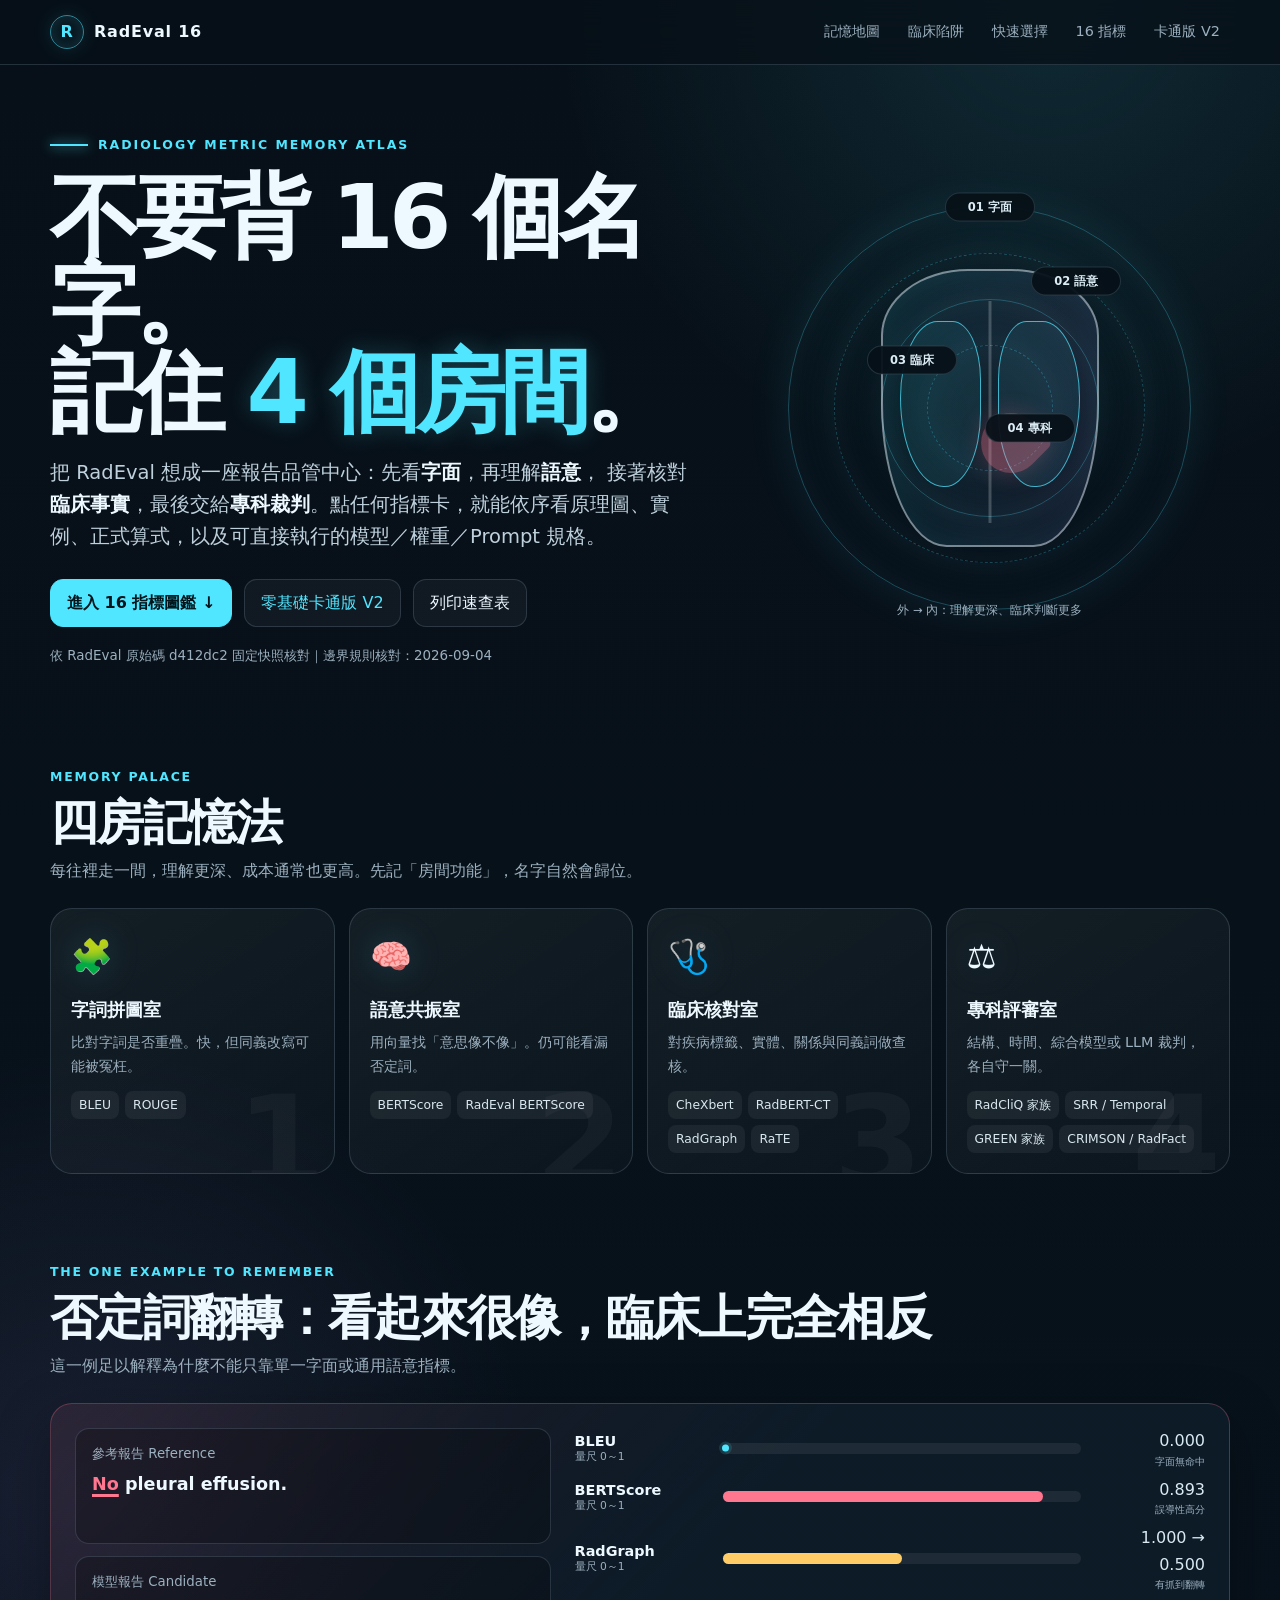
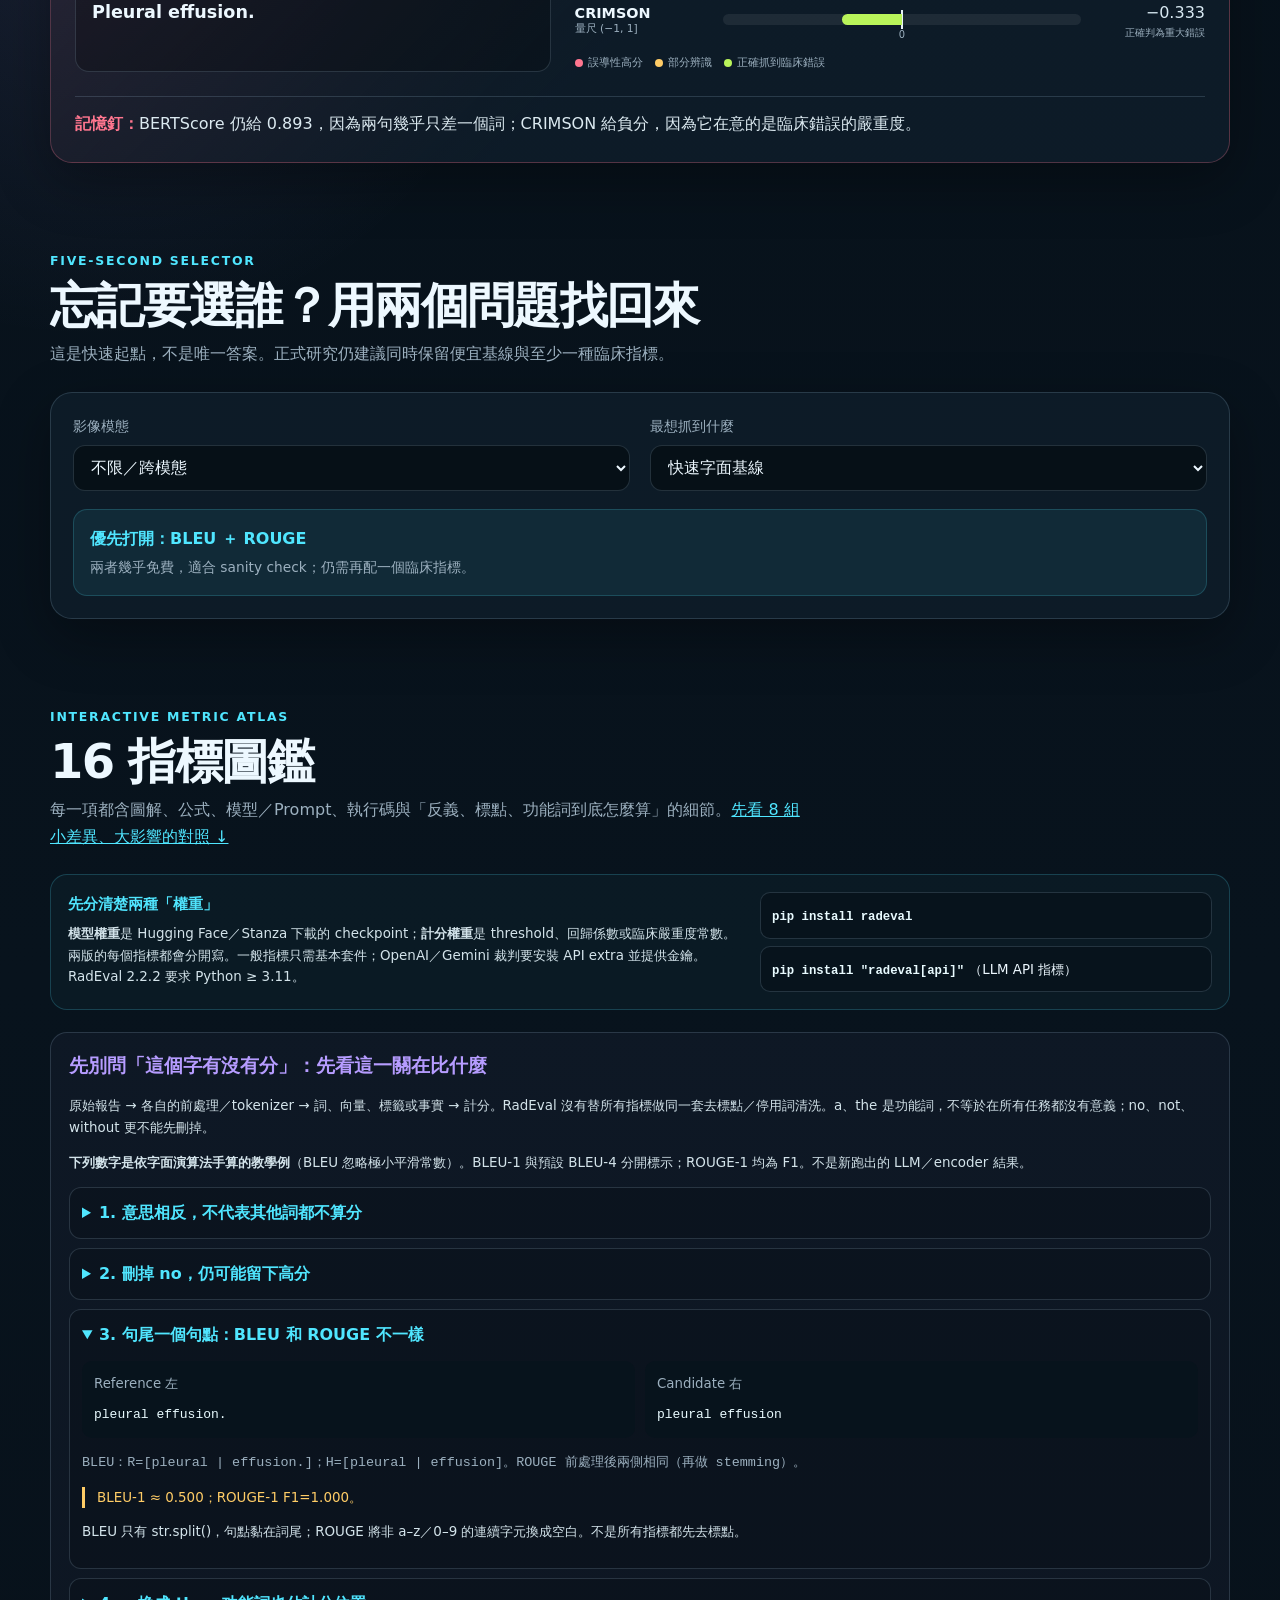
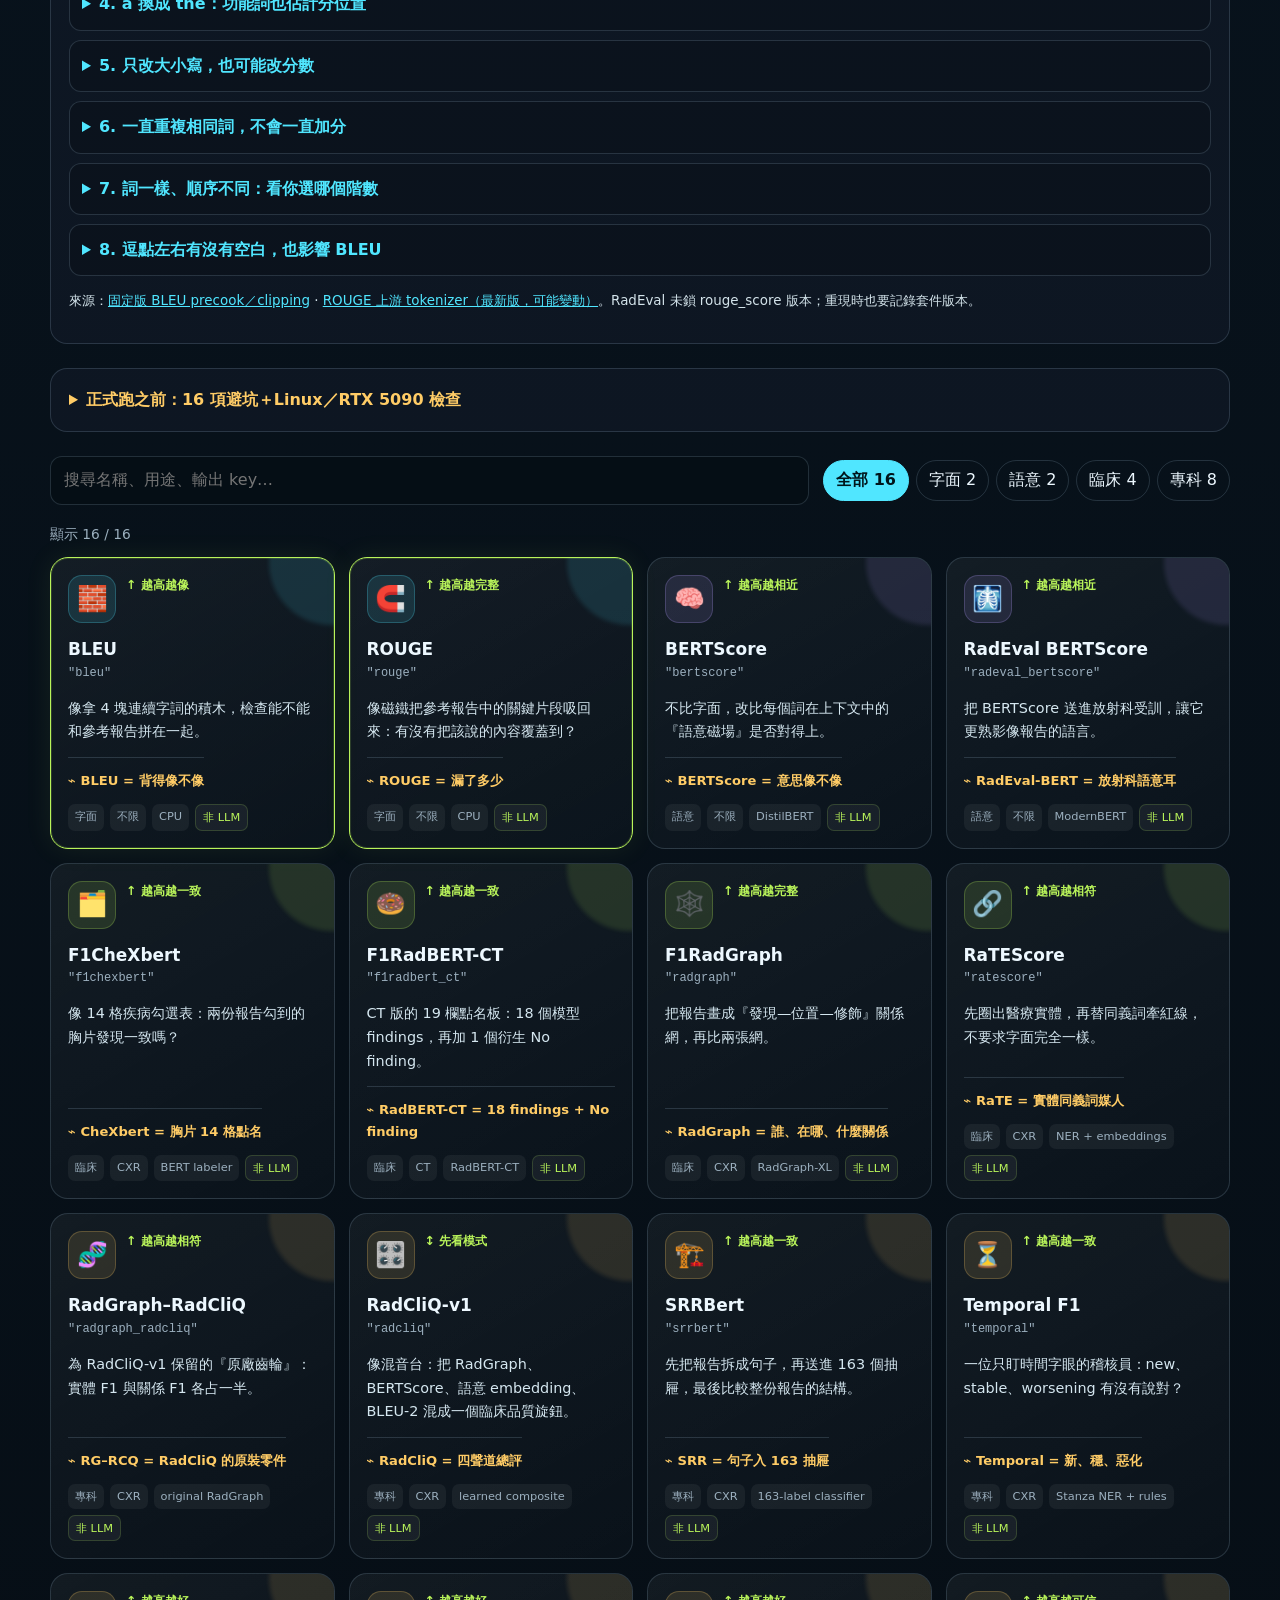
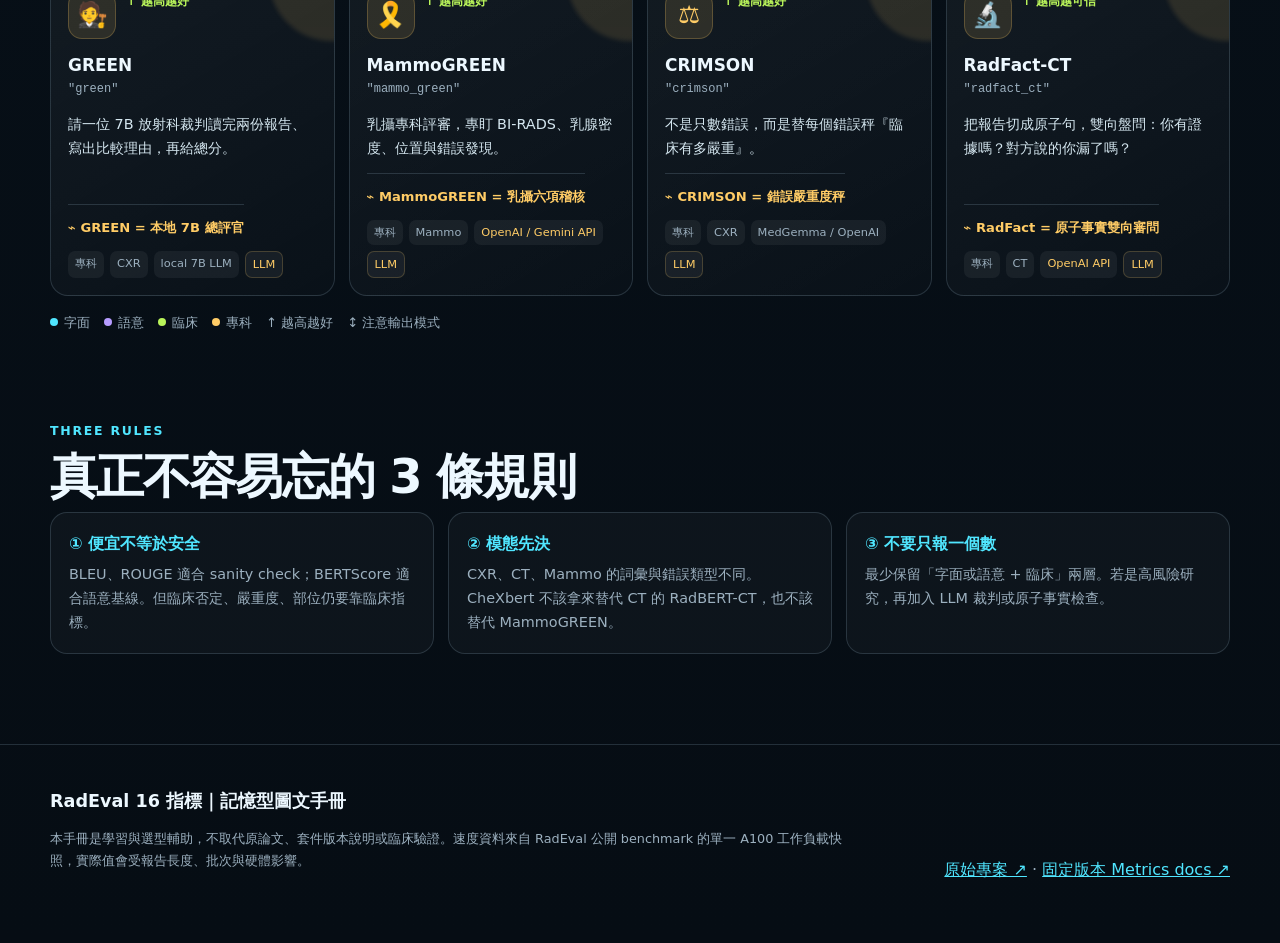
==== commit 3b6d2b88: "Add audited operational pitfalls and Linux RTX 5090 readiness guide" ====
--- a/technical.html
+++ b/technical.html
@@ -624,6 +624,10 @@
         <p class="section-lead">每一項都含圖解、公式、模型／Prompt、執行碼與「反義、標點、功能詞到底怎麼算」的細節。<a href="#tokenPrimer">先看 8 組小差異、大影響的對照 ↓</a></p>
         <aside id="executionPrimer" class="quickstart" aria-label="RadEval 執行前須知"></aside>
         <aside id="tokenPrimer" class="boundary-primer" aria-label="反義詞、標點與功能詞計分對照"></aside>
+        <details class="boundary-primer" id="runGuide">
+          <summary>正式跑之前：16 項避坑＋Linux／RTX 5090 檢查</summary>
+          <div id="runPrimer"></div>
+        </details>
         <div class="toolbar">
           <input id="search" type="search" placeholder="搜尋名稱、用途、輸出 key…" aria-label="搜尋 16 種指標">
           <div class="filters" aria-label="依類別篩選">
@@ -707,7 +711,11 @@
         <h3 class="lesson-title" id="boundaryTitle"><span class="lesson-no">05</span>精細規則：反義、標點、功能詞怎麼算？</h3>
         <div id="dialogEdges"></div>
       </section>
-      <h3 class="lesson-title"><span class="lesson-no">06</span>選型與注意事項</h3>
+      <section class="pitfall-panel" aria-labelledby="pitfallTitle">
+        <h3 class="lesson-title" id="pitfallTitle"><span class="lesson-no">06</span>實戰避坑：怎麼做、怎麼驗收？</h3>
+        <div id="dialogPitfalls"></div>
+      </section>
+      <h3 class="lesson-title"><span class="lesson-no">07</span>選型與注意事項</h3>
       <div class="dialog-grid" id="dialogGrid"></div>
       <div class="dialog-foot"><span id="dialogFoot"></span><a id="dialogSource" href="https://github.com/jbdel/RadEval/blob/d412dc2da7df92f72d0b7128aee57b0237ec1b9a/docs/metrics.md" target="_blank" rel="noreferrer">查看原始文件 ↗</a></div>
     </div>
@@ -721,6 +729,7 @@
 
   <script src="assets/metric-details.js"></script>
   <script src="assets/edge-cases.js"></script>
+  <script src="assets/operational-pitfalls.js"></script>
   <script>
     const tones = {
       lexical: "var(--cyan)", semantic: "var(--violet)",
@@ -1114,7 +1123,7 @@
         ],
         symbols: [["ℓ", "finding + status label"], ["support", "reference 中該標籤正例數"], ["OR", "任一句命中，就把報告層級標籤打開"]],
         calculation: ["同一範例先切成 No focal consolidation 與 Stable cardiomegaly 兩句。", "兩句的 163-label 輸出逐欄 OR，reference／candidate 各形成一個報告向量。", "實際 weighted P/R/F1 需跨資料集用 classification_report 彙總，這裡不填示意真值。"],
-        caveat: "目前 adapter 選 leaves_with_statuses，對應 163 個 finding/status labels。aggregate 是 support-weighted；per_sample 則由報告向量直接算每筆 P/R/F1，兩者不是同一種平均。",
+        caveat: "目前 adapter 選 leaves_with_statuses，對應 163 個 finding/status labels。aggregate 是 support-weighted；per_sample 用 multilabel_prf_per_sample 在標籤聯集上平均逐欄 P/R/F1；二值時約等於交集/聯集，不是標準 sample F1。ref={A,B}／cand={A,C} 會約為 1/3（標準 sample F1 才是 1/2）；詳見實戰避坑與 utils.py。",
         sourcePath: "radeval/metrics/SRRBert/srr_bert.py"
       },
       "temporal": {
@@ -1303,7 +1312,8 @@
       const searchableFields = [
         metric.name, metric.key, metric.metaphor, metric.memory, metric.what,
         metric.outputs, metric.modality, runtime.verdict, runtime.model,
-        runtime.weights, runtime.prompt, runtime.fixed, JSON.stringify(edgeCaseNotes[metric.id])
+        runtime.weights, runtime.prompt, runtime.fixed, JSON.stringify(edgeCaseNotes[metric.id]),
+        JSON.stringify(operationalPitfalls[metric.id])
       ];
       return searchableFields.join(" ").toLowerCase();
     }
@@ -1378,6 +1388,7 @@
       document.getElementById("dialogFormula").innerHTML = renderFormulaSheet(formula);
       document.getElementById("dialogRuntime").innerHTML = renderRuntimeSheet(runtime, sourceRoot);
       document.getElementById("dialogEdges").innerHTML = renderEdgeCases(id, sourceRoot);
+      document.getElementById("dialogPitfalls").innerHTML = renderPitfalls(id, sourceRoot);
       document.getElementById("dialogGrid").innerHTML = `
         <section class="detail-block"><h3>它怎麼看報告</h3><p>${metric.what}</p></section>
         <section class="detail-block"><h3>最擅長抓到</h3><p>${metric.catches}</p></section>
@@ -1452,6 +1463,8 @@
     document.getElementById("dialogClose").addEventListener("click", () => dialog.close());
     dialog.addEventListener("click", event => { if (event.target === dialog) dialog.close(); });
     bindRuntimeCopy(dialog);
+    document.getElementById("runPrimer").innerHTML = renderRunChecklist(sourceRoot);
+    bindRuntimeCopy(document.getElementById("runPrimer"));
     document.getElementById("executionPrimer").innerHTML = renderExecutionPrimer();
 
     document.getElementById("tokenPrimer").innerHTML = renderBoundaryPrimer();
--- a/assets/metric-details.css
+++ b/assets/metric-details.css
@@ -60,3 +60,19 @@
 .shared-comparisons > summary { color: var(--cyan); cursor: pointer; font-weight: 750; }
 .shared-comparisons > summary:focus-visible, .copy-code:focus-visible { outline: 2px solid var(--cyan); outline-offset: 4px; }
 .runtime-sources a { overflow-wrap: anywhere; }
+.pitfall-panel { margin-top: 24px; padding: 18px; border: 1px solid var(--line); border-radius: 17px; background: rgba(255,204,102,.035); }
+.pitfall-card { margin: 12px 0; padding: 14px; border: 1px solid var(--line); border-radius: 13px; background: #091722; }
+.pitfall-card > summary { padding: 2px; color: var(--amber); font-weight: 800; cursor: pointer; line-height: 1.5; }
+.pitfall-card summary:focus-visible, .boundary-primer > summary:focus-visible { outline: 2px solid var(--cyan); outline-offset: 4px; }
+.pitfall-evidence { margin-top: 12px; color: var(--muted); font-size: .75rem; }
+.pitfall-card dl { display: grid; grid-template-columns: 95px minmax(0,1fr); gap: 12px; margin: 15px 0; }
+.pitfall-card dt { color: var(--cyan); font-size: .8rem; font-weight: 800; }
+.pitfall-card dd { margin: 0; color: #d3e3ea; font-size: .85rem; line-height: 1.65; overflow-wrap: anywhere; }
+.deployment-guide h4 { margin: 18px 0 12px; color: var(--amber); }
+.deployment-guide p { font-size: .85rem; line-height: 1.65; color: #d3e3ea; }
+.boundary-primer > summary { cursor: pointer; font-weight: 800; color: var(--amber); }
+@media (max-width: 700px) {
+  .pitfall-panel { padding: 12px; }
+  .pitfall-card dl { grid-template-columns: 1fr; gap: 7px; }
+  .pitfall-card dd { margin-bottom: 10px; }
+}
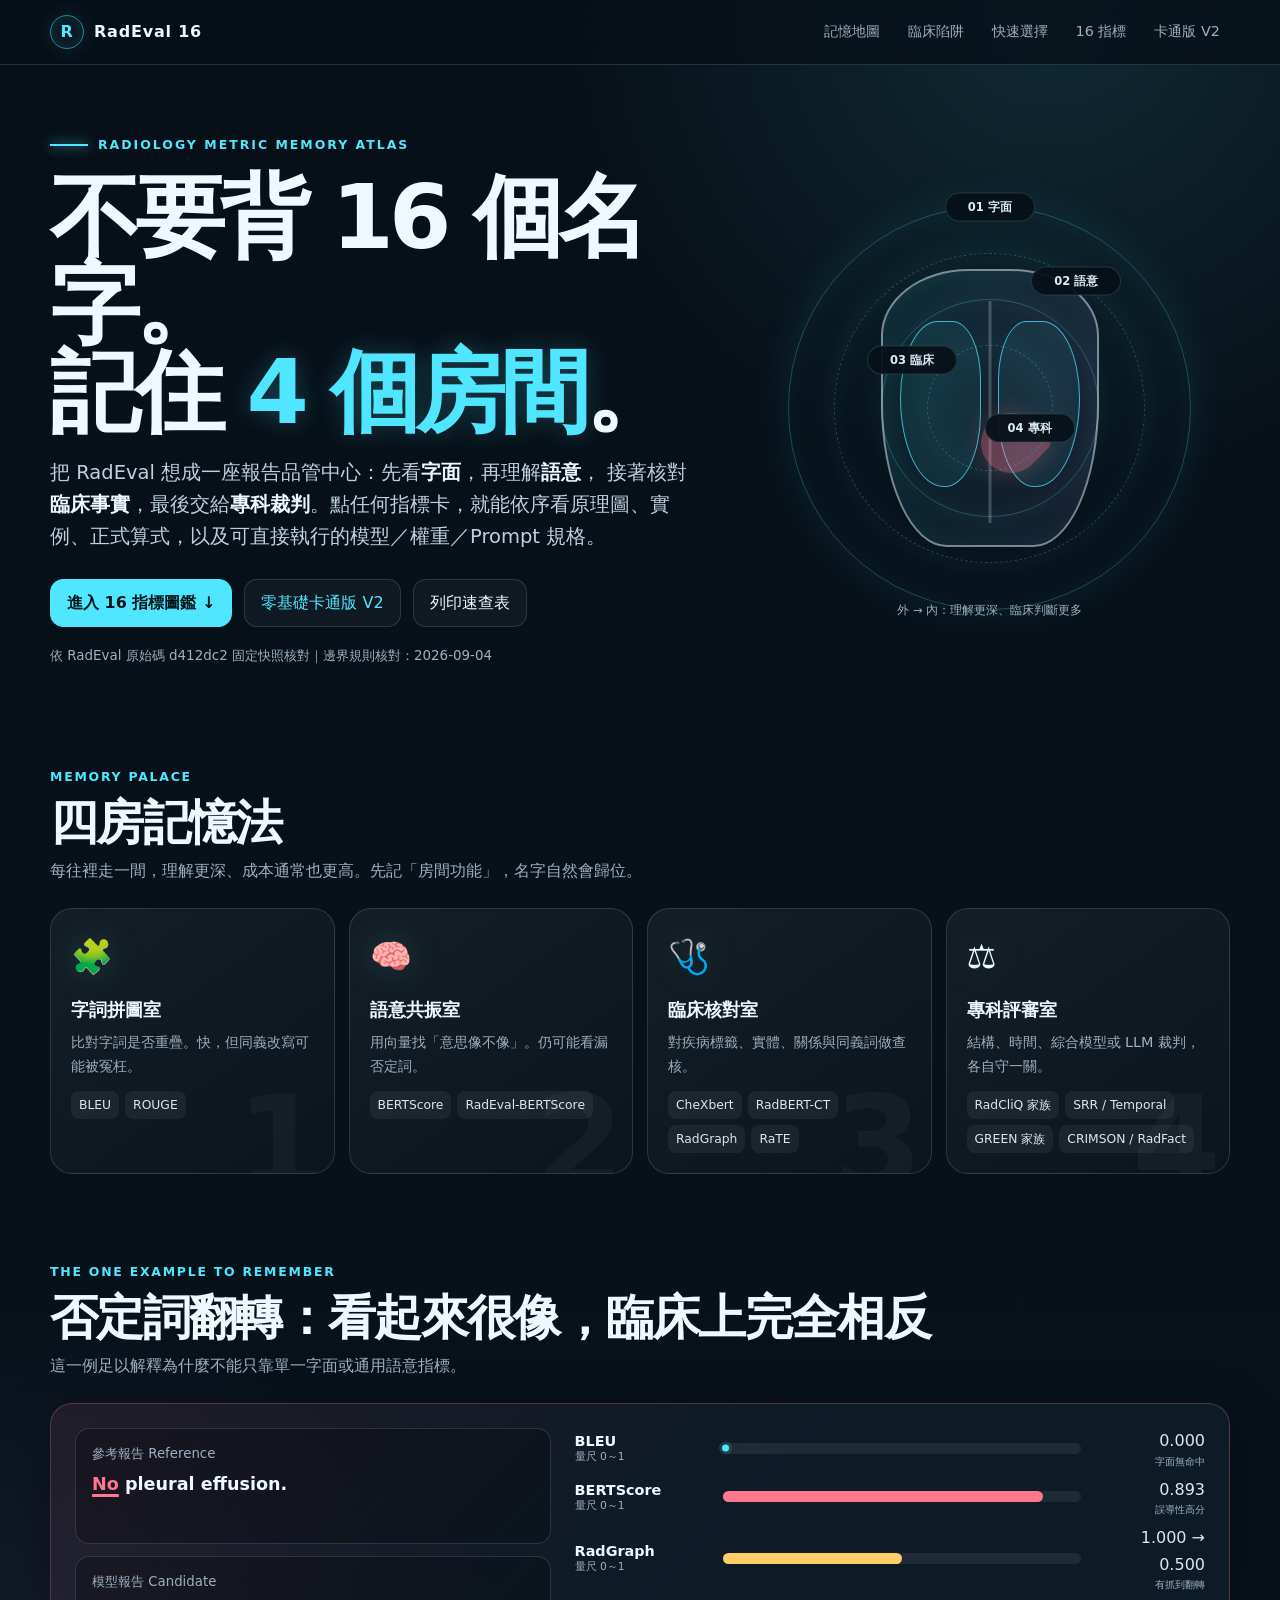
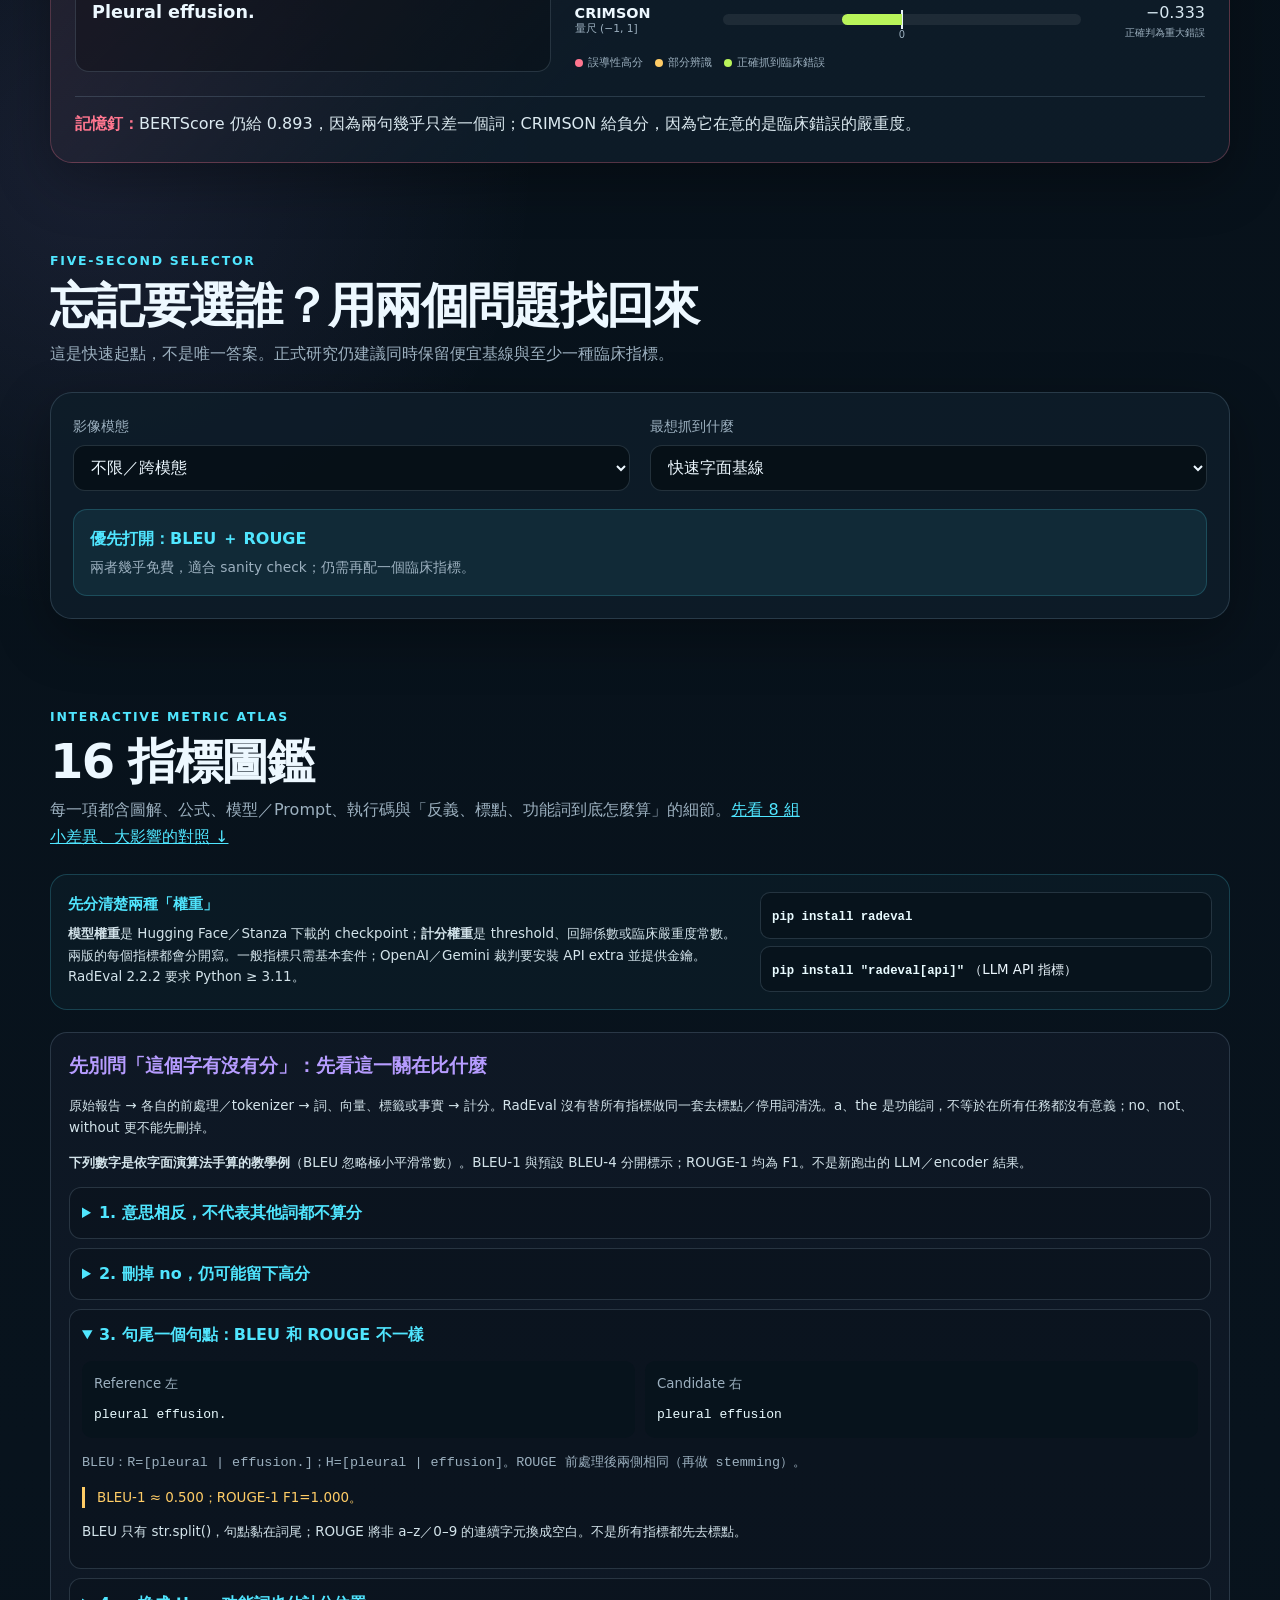
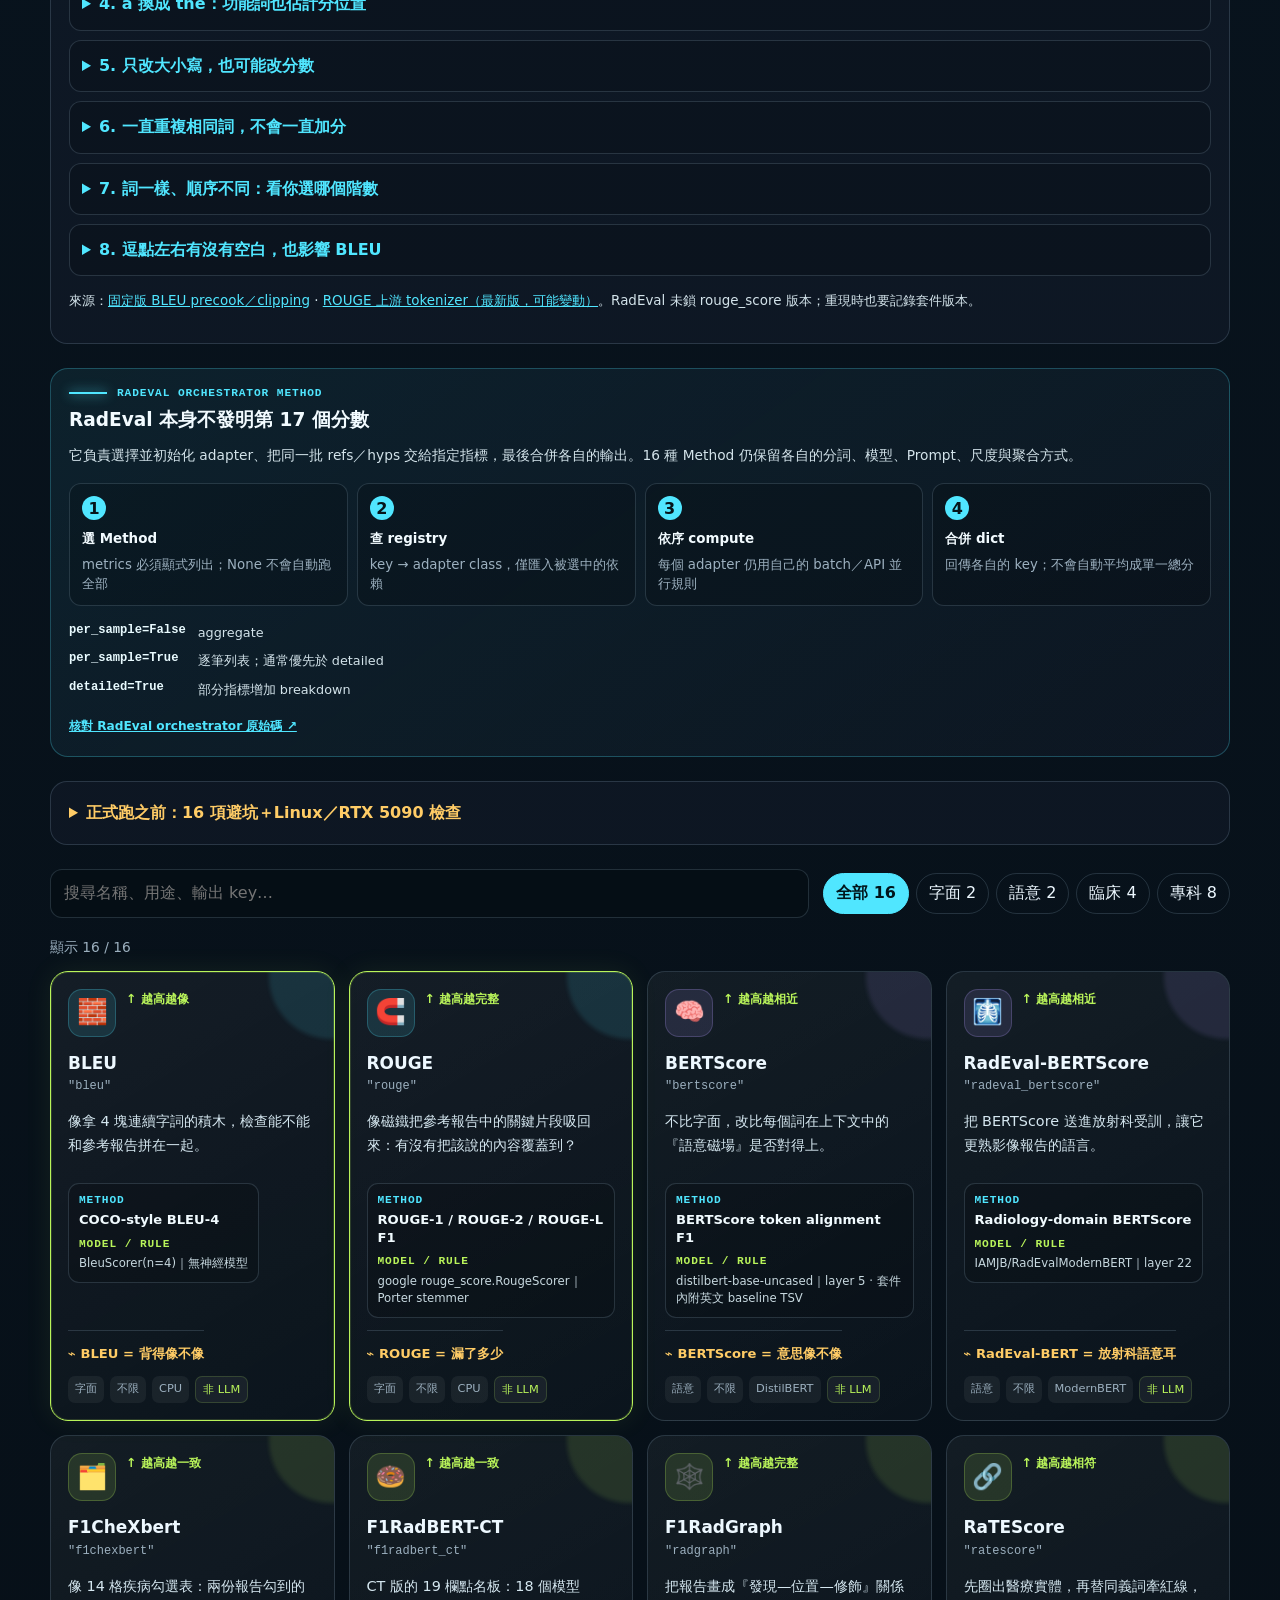
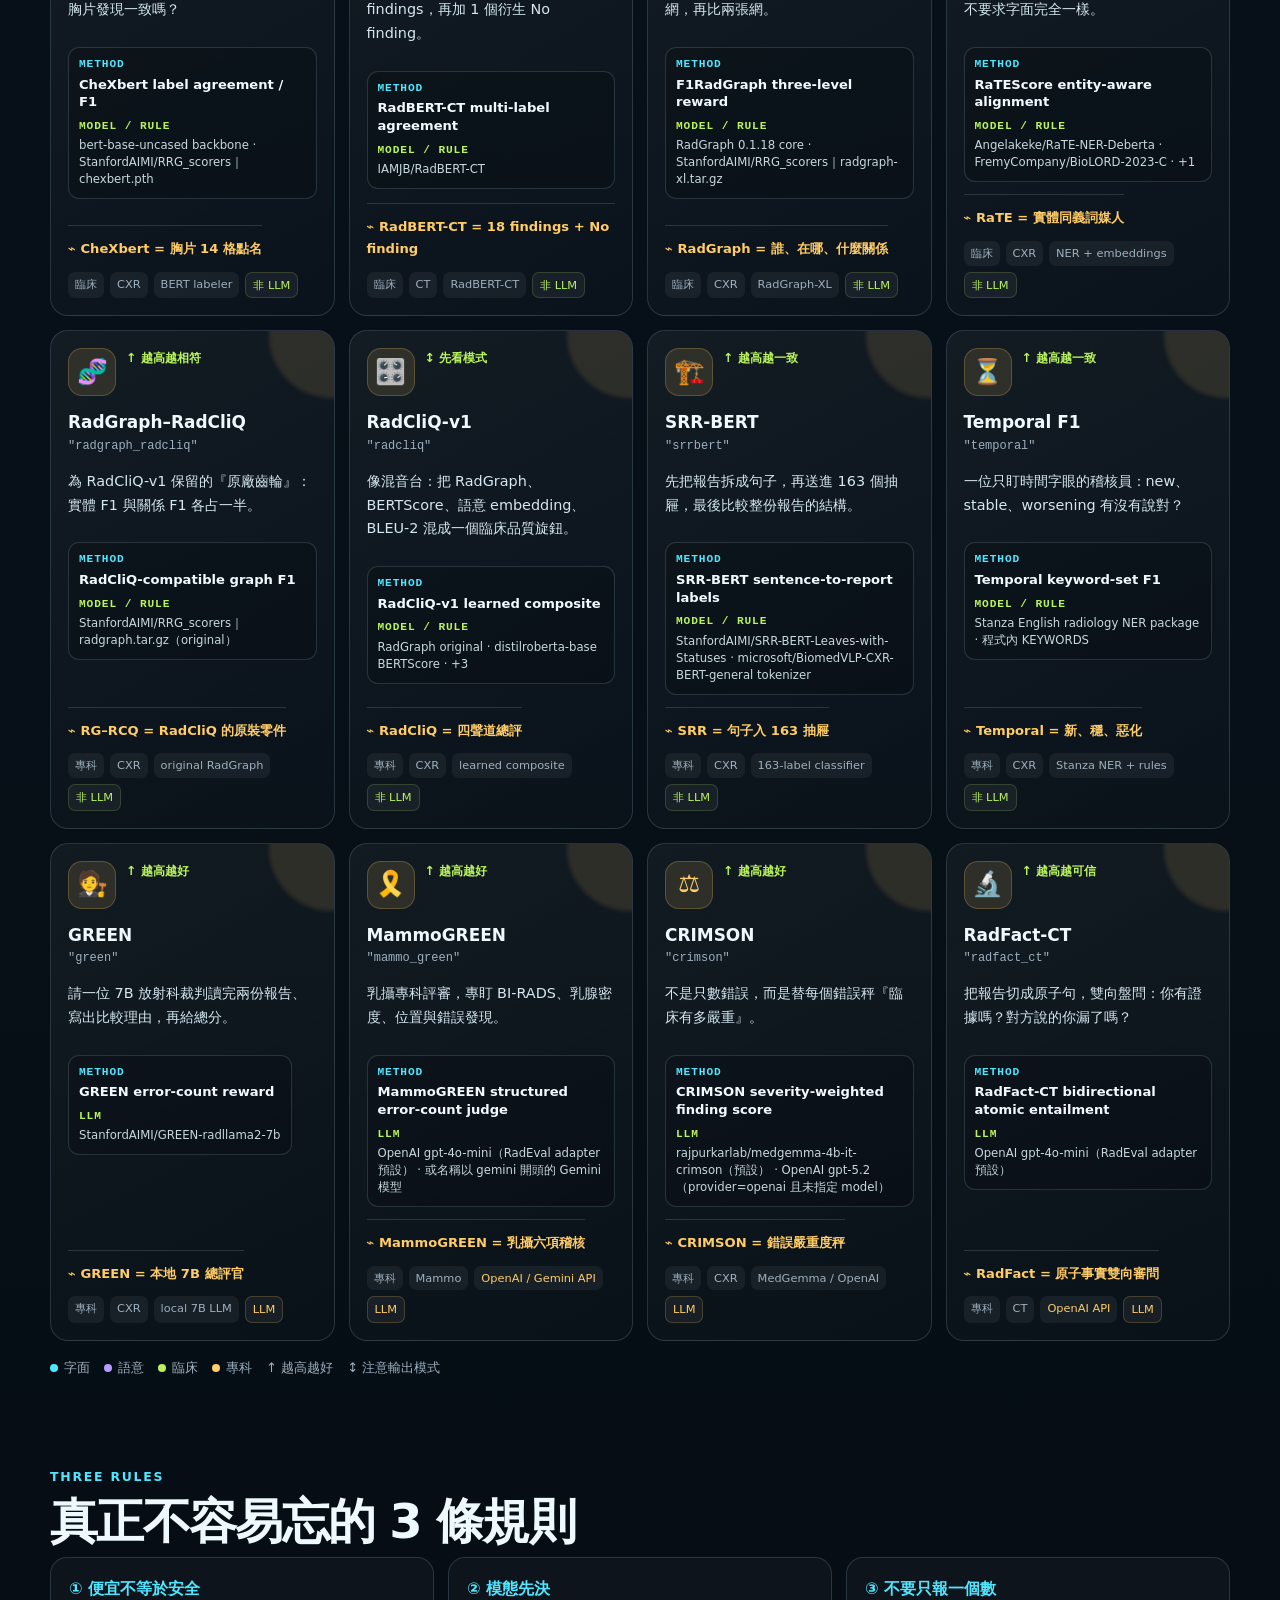
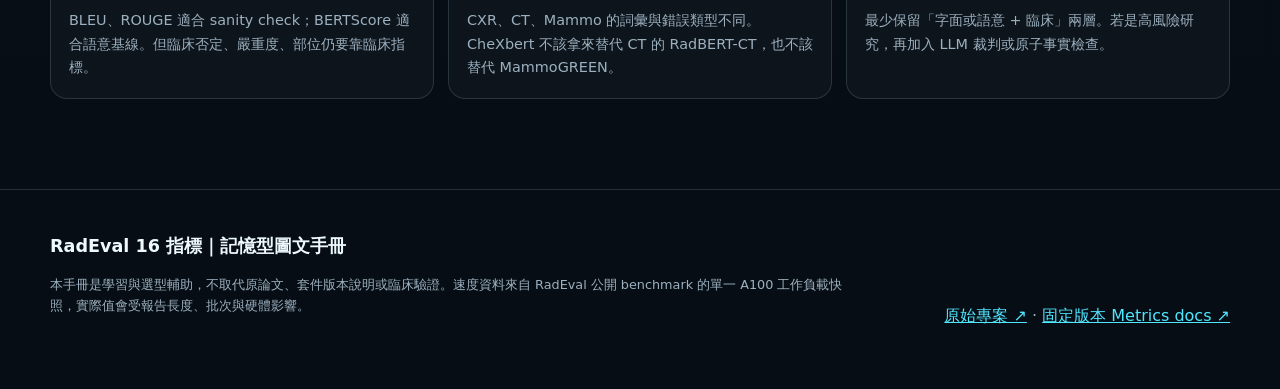
==== commit 7e15e6dd: "Integrate RadEval methods into visual guides" ====
--- a/technical.html
+++ b/technical.html
@@ -543,7 +543,7 @@
             <div class="room-icon">🧠</div>
             <h3>語意共振室</h3>
             <p>用向量找「意思像不像」。仍可能看漏否定詞。</p>
-            <div class="room-list"><span>BERTScore</span><span>RadEval BERTScore</span></div>
+            <div class="room-list"><span>BERTScore</span><span>RadEval-BERTScore</span></div>
           </article>
           <article class="memory-room" data-no="3">
             <div class="room-icon">🩺</div>
@@ -624,6 +624,7 @@
         <p class="section-lead">每一項都含圖解、公式、模型／Prompt、執行碼與「反義、標點、功能詞到底怎麼算」的細節。<a href="#tokenPrimer">先看 8 組小差異、大影響的對照 ↓</a></p>
         <aside id="executionPrimer" class="quickstart" aria-label="RadEval 執行前須知"></aside>
         <aside id="tokenPrimer" class="boundary-primer" aria-label="反義詞、標點與功能詞計分對照"></aside>
+        <div id="radevalMethodMap"></div>
         <details class="boundary-primer" id="runGuide">
           <summary>正式跑之前：16 項避坑＋Linux／RTX 5090 檢查</summary>
           <div id="runPrimer"></div>
@@ -685,6 +686,7 @@
         <button class="close" type="button" id="dialogClose" aria-label="關閉">×</button>
       </div>
       <div class="dialog-hero"><div class="big-memory" id="dialogMemory"></div><div id="dialogMetaphor"></div></div>
+      <div id="dialogMethod"></div>
       <section class="principle-panel" aria-labelledby="principleTitle">
         <h3 class="lesson-title" id="principleTitle"><span class="lesson-no">01</span>原理圖解</h3>
         <div class="visual-stage" id="dialogVisual"></div>
@@ -728,6 +730,7 @@
   </section>
 
   <script src="assets/metric-details.js"></script>
+  <script src="assets/method-profiles.js"></script>
   <script src="assets/edge-cases.js"></script>
   <script src="assets/operational-pitfalls.js"></script>
   <script>
@@ -771,7 +774,7 @@
         use: "通用語意基線；臨床任務一定搭配否定／實體敏感指標。"
       },
       {
-        id: "radeval-bertscore", name: "RadEval BERTScore", key: "radeval_bertscore", category: "semantic", icon: "🩻",
+        id: "radeval-bertscore", name: "RadEval-BERTScore", key: "radeval_bertscore", category: "semantic", icon: "🩻",
         modality: "不限", engine: "ModernBERT", direction: "↑ 越高越相近", latency: "1.14 ms／筆", vram: "606 MB",
         metaphor: "把 BERTScore 送進放射科受訓，讓它更熟影像報告的語言。",
         memory: "RadEval-BERT = 放射科語意耳", what: "BERTScore 架構，但改用領域調適的 IAMJB/RadEvalModernBERT 放射學 encoder。",
@@ -841,7 +844,7 @@
         use: "CXR 最終評估／final-tune；若把 raw distance 當 RL reward，官方建議以負號安全反轉。"
       },
       {
-        id: "srrbert", name: "SRRBert", key: "srrbert", category: "specialized", icon: "🏗️",
+        id: "srrbert", name: "SRR-BERT", key: "srrbert", category: "specialized", icon: "🏗️",
         modality: "CXR", engine: "163-label classifier", direction: "↑ 越高越一致", latency: "4.97 ms／筆", vram: "420 MB",
         metaphor: "先把報告拆成句子，再送進 163 個抽屜，最後比較整份報告的結構。",
         memory: "SRR = 句子入 163 抽屜", what: "逐句分類為 163 種 finding / status labels，合併到報告層級後算 weighted P/R/F1。",
@@ -1313,7 +1316,7 @@
         metric.name, metric.key, metric.metaphor, metric.memory, metric.what,
         metric.outputs, metric.modality, runtime.verdict, runtime.model,
         runtime.weights, runtime.prompt, runtime.fixed, JSON.stringify(edgeCaseNotes[metric.id]),
-        JSON.stringify(operationalPitfalls[metric.id])
+        JSON.stringify(operationalPitfalls[metric.id]), JSON.stringify(metricMethodProfiles[metric.id])
       ];
       return searchableFields.join(" ").toLowerCase();
     }
@@ -1331,6 +1334,8 @@
     function renderCards() {
       grid.innerHTML = metrics.map((metric) => {
         const runtime = runtimeNotes[metric.id];
+        const profile = metricMethodProfiles[metric.id];
+        const modelType = profile.llms.length ? "LLM" : "MODEL / RULE";
         return `
         <button type="button" class="metric-card" data-id="${metric.id}" data-category="${metric.category}"
           style="--tone:${tones[metric.category]}">
@@ -1338,6 +1343,7 @@
           <span class="card-title">${metric.name}</span>
           <span class="metric-key">"${metric.key}"</span>
           <span class="metaphor">${metric.metaphor}</span>
+          <span class="card-method"><small>METHOD</small><strong>${profile.method}</strong><small>${modelType}</small><span>${methodModelLabel(profile)}</span></span>
           <span class="memory-line">⌁ ${metric.memory}</span>
           <span class="card-meta"><span class="tag">${categoryNames[metric.category]}</span><span class="tag">${metric.modality}</span><span class="tag ${metric.engine.includes("API") ? "api" : ""}">${metric.engine}</span><span class="tag ${runtime.llm ? "llm" : "non-llm"}">${runtime.llm ? "LLM" : "非 LLM"}</span></span>
         </button>`;
@@ -1375,6 +1381,7 @@
       document.getElementById("dialogKey").textContent = `RadEval key: "${metric.key}" · ${categoryNames[metric.category]}指標 · ${metric.modality}`;
       document.getElementById("dialogMemory").textContent = `⌁ ${metric.memory}`;
       document.getElementById("dialogMetaphor").textContent = metric.metaphor;
+      document.getElementById("dialogMethod").innerHTML = renderMethodPassport(id, sourceRoot);
       document.querySelector(".dialog-hero").style.setProperty("--dialog-tone", tones[metric.category]);
       document.querySelector(".principle-panel").style.setProperty("--dialog-tone", tones[metric.category]);
       document.querySelector(".worked-example").style.setProperty("--dialog-tone", tones[metric.category]);
@@ -1468,6 +1475,7 @@
     document.getElementById("executionPrimer").innerHTML = renderExecutionPrimer();
 
     document.getElementById("tokenPrimer").innerHTML = renderBoundaryPrimer();
+    document.getElementById("radevalMethodMap").innerHTML = renderRadEvalMethodMap(sourceRoot);
     updateFilterCounts();
     renderCards();
     updateRecommendation();
--- a/assets/metric-details.css
+++ b/assets/metric-details.css
@@ -71,8 +71,104 @@
 .deployment-guide h4 { margin: 18px 0 12px; color: var(--amber); }
 .deployment-guide p { font-size: .85rem; line-height: 1.65; color: #d3e3ea; }
 .boundary-primer > summary { cursor: pointer; font-weight: 800; color: var(--amber); }
+
+.radeval-method-map {
+  margin: 18px 0 24px;
+  padding: 18px;
+  border: 1px solid rgba(80,230,255,.26);
+  border-radius: 18px;
+  background: linear-gradient(145deg, rgba(80,230,255,.075), rgba(182,156,255,.035));
+}
+.method-map-intro .eyebrow, .method-passport-head small,
+.card-method > small, .method-identifiers small {
+  color: var(--cyan);
+  font: 800 .7rem/1.2 ui-monospace, SFMono-Regular, Consolas, monospace;
+  letter-spacing: .08em;
+}
+.method-map-intro h3 { margin: 5px 0 8px; color: #f2fbff; font-size: 1.16rem; }
+.method-map-intro p { margin: 0; color: #d3e3ea; font-size: .86rem; line-height: 1.65; }
+.orchestrator-flow {
+  display: grid;
+  grid-template-columns: repeat(4, minmax(0, 1fr));
+  gap: 9px;
+  margin: 16px 0;
+  padding: 0;
+  list-style: none;
+}
+.orchestrator-flow li, .method-flow li {
+  min-width: 0;
+  padding: 12px;
+  border: 1px solid var(--line);
+  border-radius: 12px;
+  background: rgba(0,0,0,.18);
+}
+.orchestrator-flow li > span, .method-flow li > span {
+  display: grid;
+  width: 24px;
+  height: 24px;
+  margin-bottom: 8px;
+  place-items: center;
+  border-radius: 50%;
+  background: var(--cyan);
+  color: #06151a;
+  font-weight: 900;
+}
+.orchestrator-flow strong { display: block; color: #f2fbff; font-size: .84rem; }
+.orchestrator-flow small { display: block; margin-top: 5px; color: var(--muted); line-height: 1.45; }
+.orchestrator-modes {
+  display: grid;
+  grid-template-columns: max-content minmax(0, 1fr);
+  gap: 7px 12px;
+  margin-bottom: 12px;
+  color: #d3e3ea;
+  font-size: .8rem;
+}
+.orchestrator-modes code, .method-identifiers code, .method-output code {
+  color: #e9fbff;
+  font: 700 .76rem/1.45 ui-monospace, SFMono-Regular, Consolas, monospace;
+  overflow-wrap: anywhere;
+}
+.method-source { color: var(--cyan); font-size: .76rem; font-weight: 800; overflow-wrap: anywhere; }
+.method-passport {
+  margin: 16px 0 24px;
+  padding: 17px;
+  border: 1px solid rgba(80,230,255,.24);
+  border-radius: 17px;
+  background: rgba(80,230,255,.045);
+}
+.method-passport-head { display: flex; justify-content: space-between; align-items: flex-start; gap: 16px; }
+.method-passport-head h3 { margin: 4px 0 7px; color: #f3fbff; font-size: 1.05rem; }
+.method-passport-head p { margin: 0; color: #d3e3ea; font-size: .84rem; line-height: 1.6; }
+.method-kind {
+  flex: 0 0 auto;
+  padding: 6px 9px;
+  border: 1px solid rgba(185,244,90,.24);
+  border-radius: 999px;
+  color: var(--lime);
+  font-size: .7rem;
+  font-weight: 800;
+}
+.method-identifiers { display: grid; grid-template-columns: 1fr 1fr; gap: 9px; margin: 14px 0 10px; }
+.method-identifiers div { padding: 10px 11px; border: 1px solid var(--line); border-radius: 10px; background: #07131c; }
+.method-identifiers small { display: block; margin-bottom: 4px; }
+.method-flow { display: grid; grid-template-columns: repeat(3, minmax(0, 1fr)); gap: 9px; margin: 10px 0; padding: 0; list-style: none; }
+.method-flow li { color: #d3e3ea; font-size: .8rem; line-height: 1.5; }
+.method-model-grid { display: grid; grid-template-columns: 1fr 1fr; gap: 9px; }
+.method-model-grid section { min-width: 0; padding: 12px; border: 1px solid var(--line); border-radius: 11px; background: rgba(0,0,0,.16); }
+.method-model-grid h4 { margin: 0 0 7px; color: var(--amber); font-size: .78rem; }
+.method-model-grid ul { margin: 0; padding-left: 18px; }
+.method-model-grid li, .method-model-grid p { margin: 3px 0; color: #d3e3ea; font-size: .78rem; line-height: 1.55; overflow-wrap: anywhere; }
+.method-output { margin: 10px 0; padding: 10px 11px; border-left: 3px solid var(--lime); background: rgba(185,244,90,.045); color: #d3e3ea; font-size: .78rem; }
+.card-method { display: grid; gap: 4px; margin: 12px 0; padding: 10px; border: 1px solid var(--line); border-radius: 11px; background: rgba(0,0,0,.16); text-align: left; }
+.card-method > strong { color: #f1fbff; font-size: .82rem; line-height: 1.35; }
+.card-method > small:nth-of-type(2) { margin-top: 5px; color: var(--lime); }
+.card-method > span { color: #c7d8df; font-size: .73rem; line-height: 1.45; overflow-wrap: anywhere; }
 @media (max-width: 700px) {
-  .pitfall-panel { padding: 12px; }
+  .pitfall-panel, .radeval-method-map, .method-passport { padding: 12px; }
   .pitfall-card dl { grid-template-columns: 1fr; gap: 7px; }
   .pitfall-card dd { margin-bottom: 10px; }
+  .orchestrator-flow, .method-flow, .method-model-grid, .method-identifiers { grid-template-columns: 1fr; }
+  .method-passport-head { display: grid; }
+  .method-kind { justify-self: start; }
+  .orchestrator-modes { grid-template-columns: 1fr; }
 }
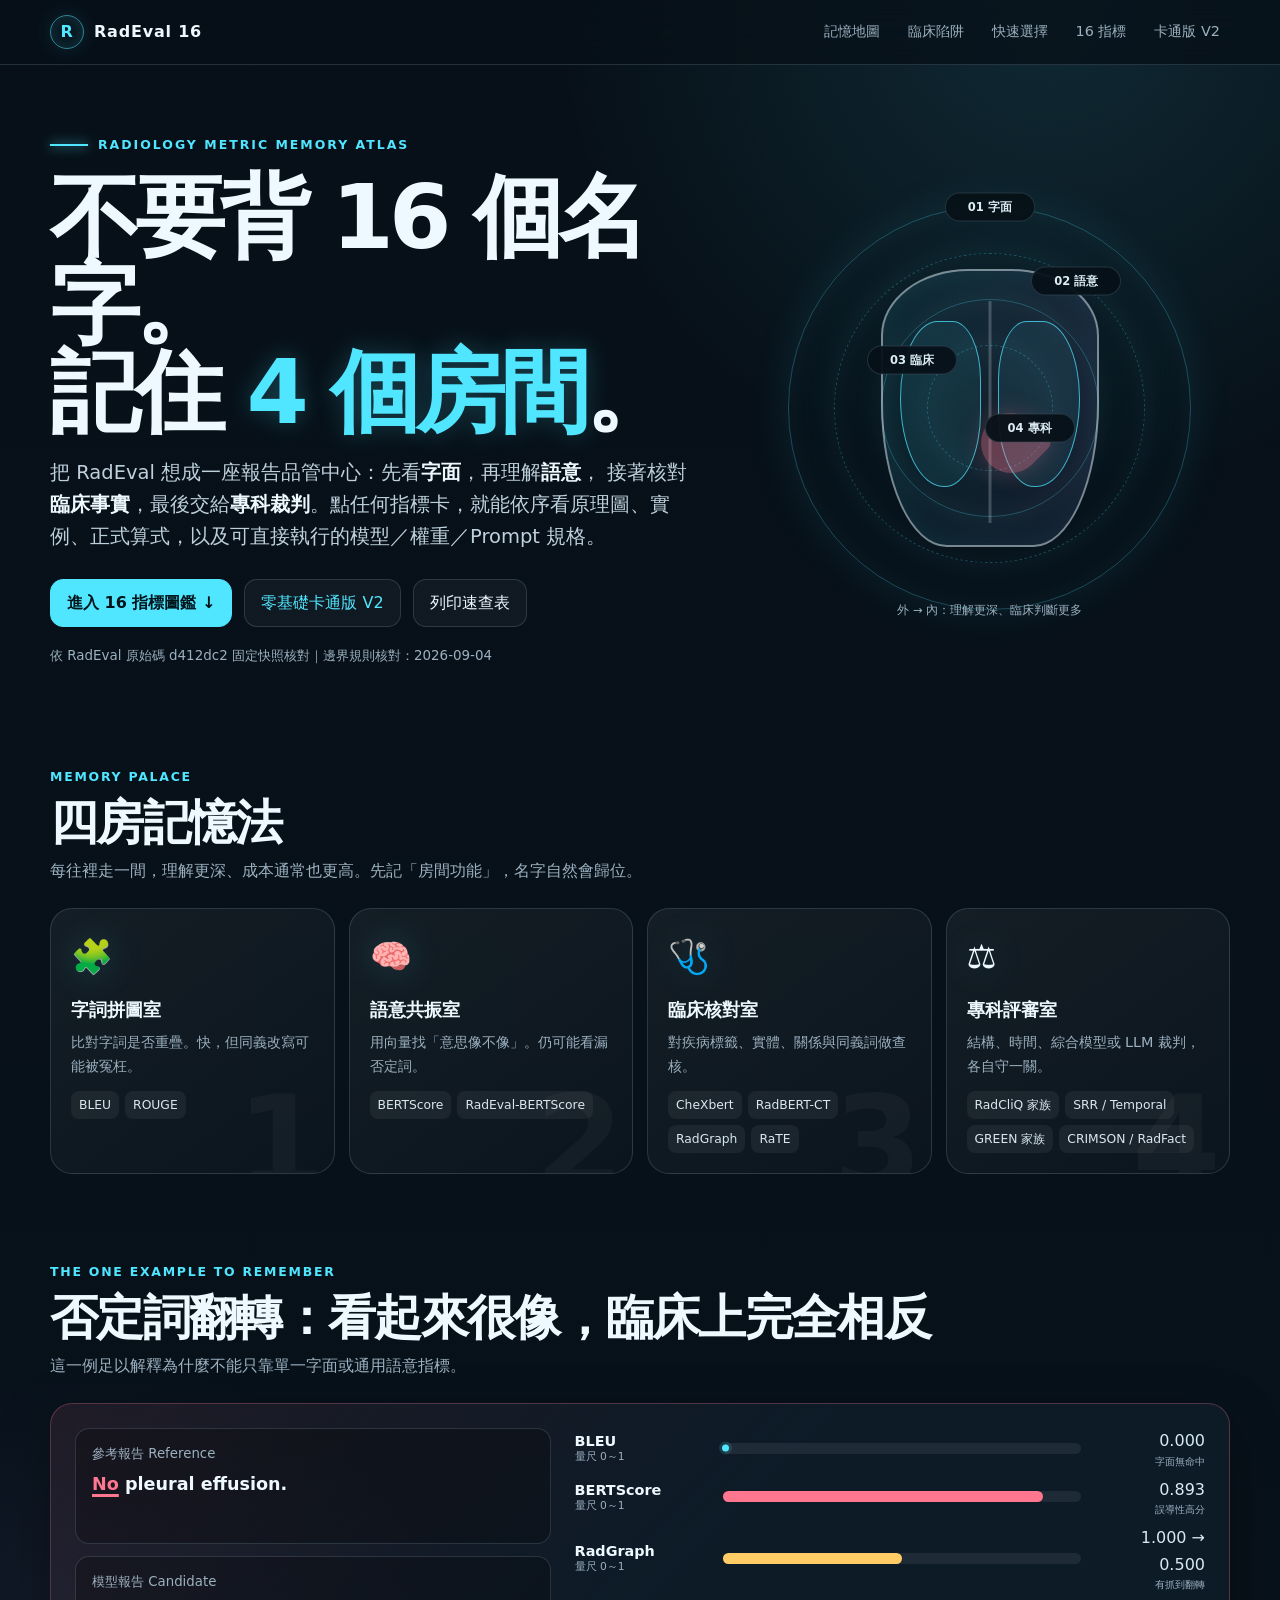
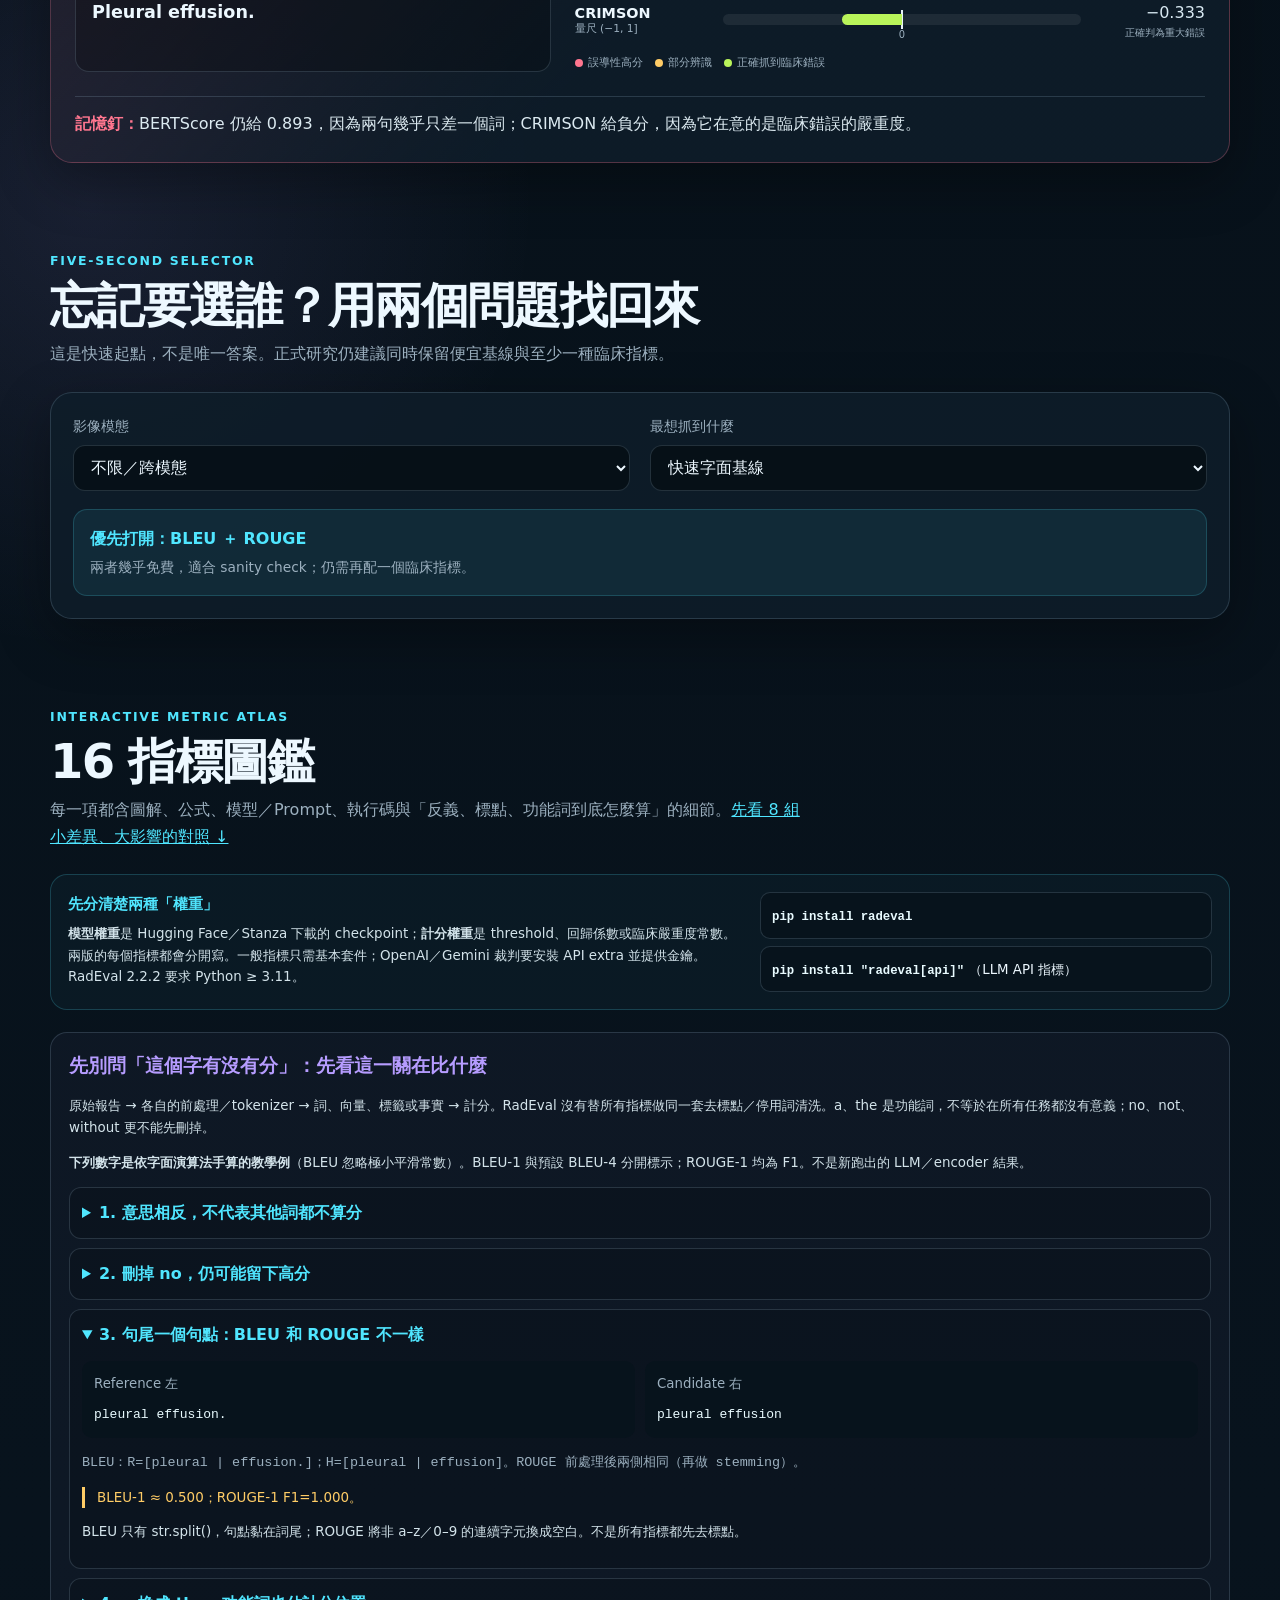
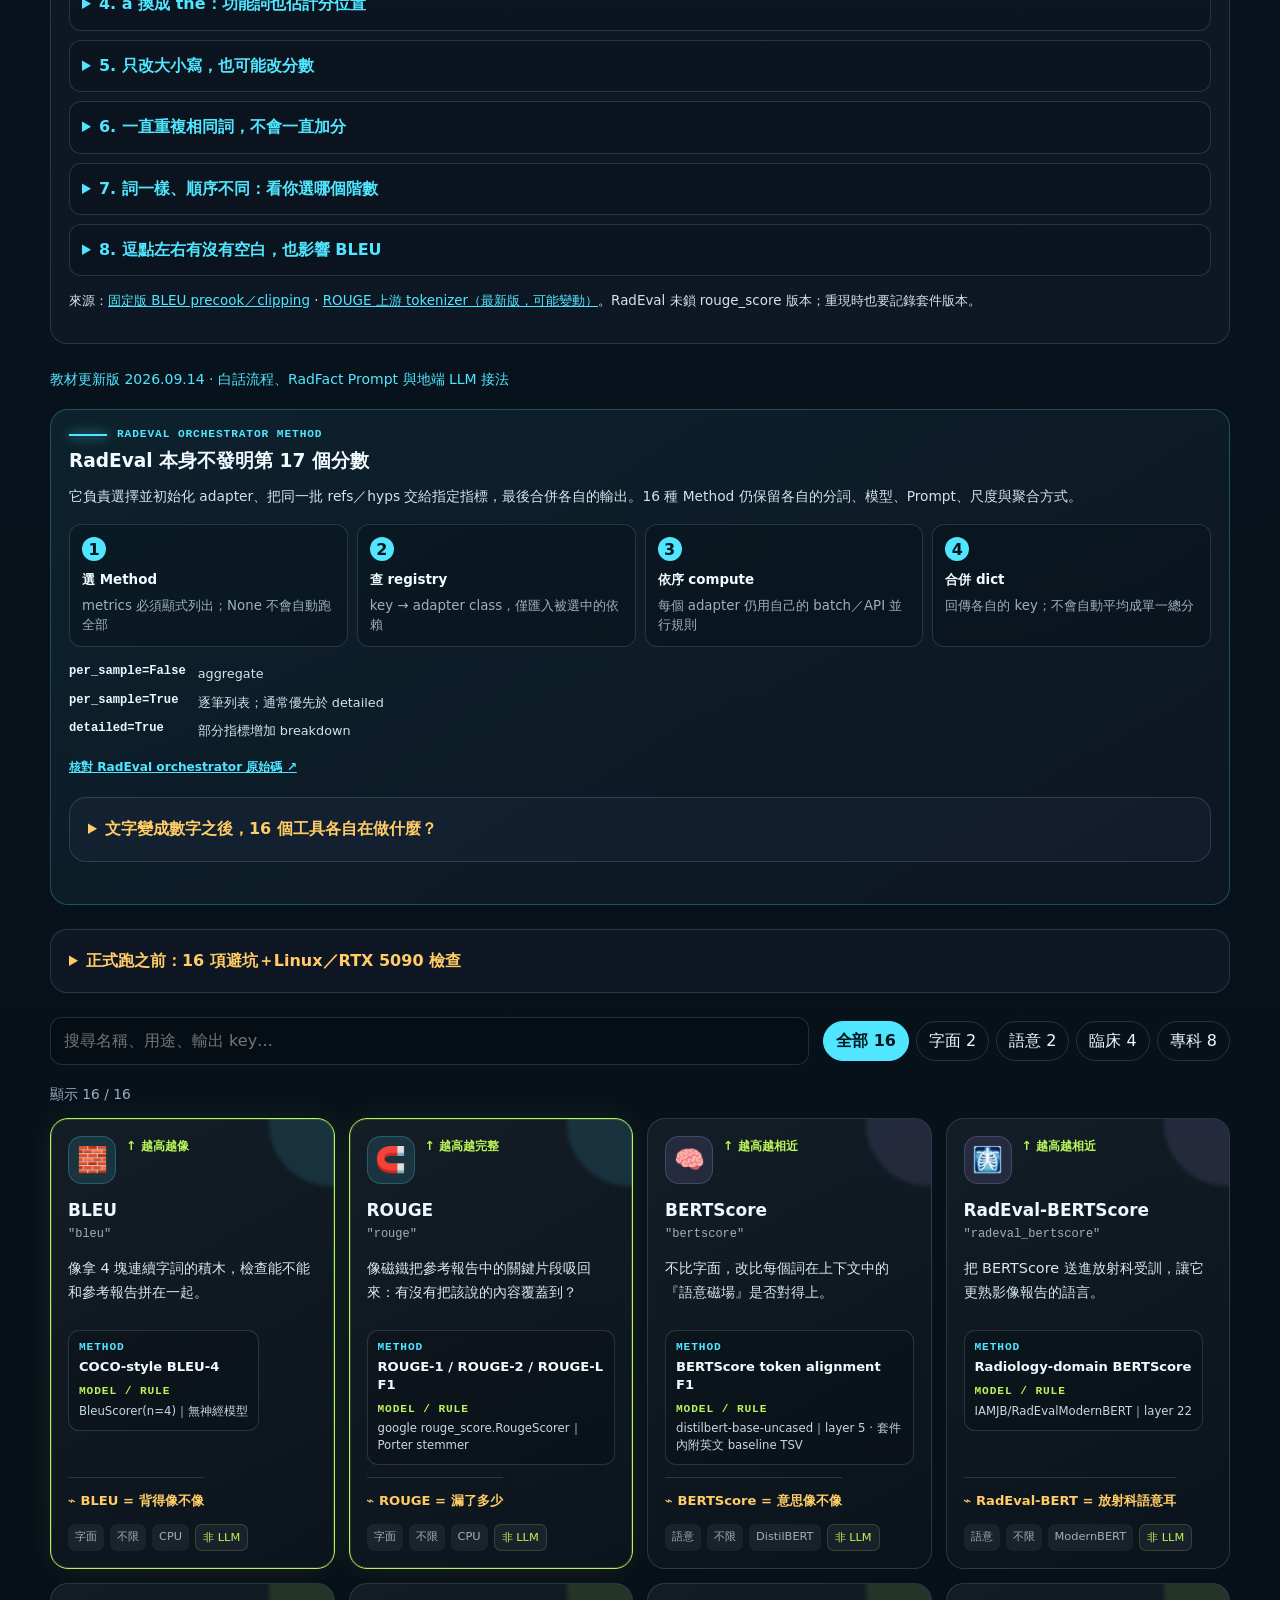
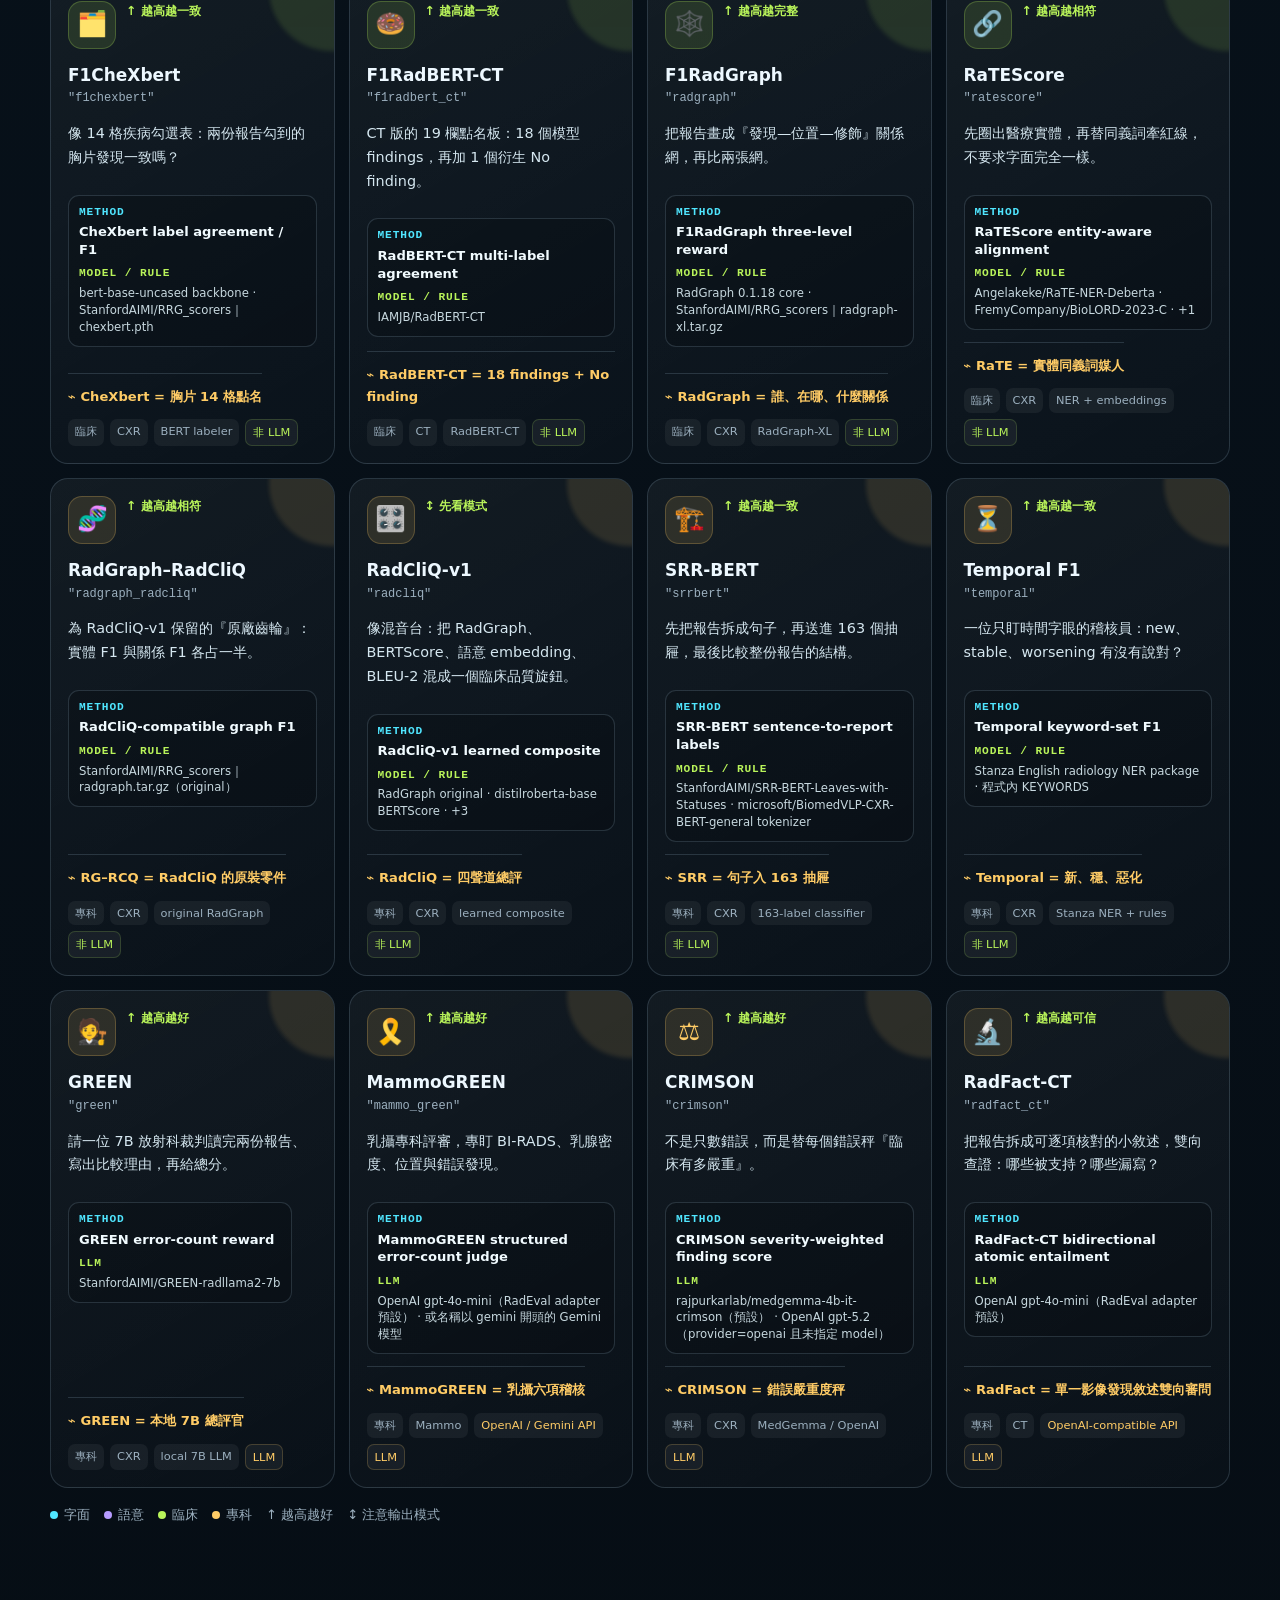
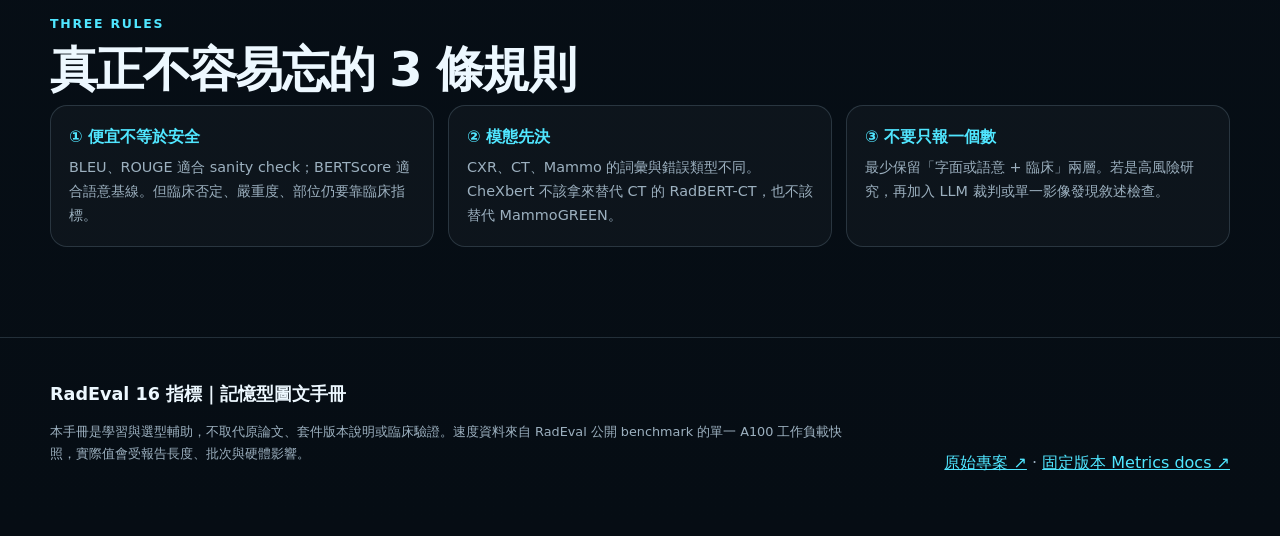
==== commit 19228fd9: "Sync teaching explanations and local judge guidance for September 14" ====
--- a/technical.html
+++ b/technical.html
@@ -480,7 +480,7 @@
       .print-sheet small { color: #444; }
     }
   </style>
-  <link rel="stylesheet" href="assets/metric-details.css">
+  <link rel="stylesheet" href="assets/metric-details.css?v=20260914">
 </head>
 <body>
   <a class="skip-link" href="#main">跳到主要內容</a>
@@ -608,7 +608,7 @@
                 <option value="graph">實體、屬性與關係</option>
                 <option value="temporal">時間變化：new / stable / worsening</option>
                 <option value="overall">整體臨床品質／錯誤嚴重度</option>
-                <option value="factual">原子事實支持度</option>
+                <option value="factual">單一影像發現敘述支持度</option>
               </select>
             </div>
           </div>
@@ -624,6 +624,7 @@
         <p class="section-lead">每一項都含圖解、公式、模型／Prompt、執行碼與「反義、標點、功能詞到底怎麼算」的細節。<a href="#tokenPrimer">先看 8 組小差異、大影響的對照 ↓</a></p>
         <aside id="executionPrimer" class="quickstart" aria-label="RadEval 執行前須知"></aside>
         <aside id="tokenPrimer" class="boundary-primer" aria-label="反義詞、標點與功能詞計分對照"></aside>
+      <p class="guide-version">教材更新版 2026.09.14 · 白話流程、RadFact Prompt 與地端 LLM 接法</p>
         <div id="radevalMethodMap"></div>
         <details class="boundary-primer" id="runGuide">
           <summary>正式跑之前：16 項避坑＋Linux／RTX 5090 檢查</summary>
@@ -662,7 +663,7 @@
         <div class="rules">
           <article class="rule"><strong>① 便宜不等於安全</strong><p>BLEU、ROUGE 適合 sanity check；BERTScore 適合語意基線。但臨床否定、嚴重度、部位仍要靠臨床指標。</p></article>
           <article class="rule"><strong>② 模態先決</strong><p>CXR、CT、Mammo 的詞彙與錯誤類型不同。CheXbert 不該拿來替代 CT 的 RadBERT-CT，也不該替代 MammoGREEN。</p></article>
-          <article class="rule"><strong>③ 不要只報一個數</strong><p>最少保留「字面或語意 + 臨床」兩層。若是高風險研究，再加入 LLM 裁判或原子事實檢查。</p></article>
+          <article class="rule"><strong>③ 不要只報一個數</strong><p>最少保留「字面或語意 + 臨床」兩層。若是高風險研究，再加入 LLM 裁判或單一影像發現敘述檢查。</p></article>
         </div>
       </div>
     </section>
@@ -729,10 +730,12 @@
     <table id="printTable"></table>
   </section>
 
-  <script src="assets/metric-details.js"></script>
-  <script src="assets/method-profiles.js"></script>
-  <script src="assets/edge-cases.js"></script>
-  <script src="assets/operational-pitfalls.js"></script>
+  <script src="assets/metric-details.js?v=20260914"></script>
+  <script src="assets/method-profiles.js?v=20260914"></script>
+  <script src="assets/tokenizer-notes.js?v=20260914"></script>
+  <script src="assets/learning-notes.js?v=20260914"></script>
+  <script src="assets/edge-cases.js?v=20260914"></script>
+  <script src="assets/operational-pitfalls.js?v=20260914"></script>
   <script>
     const tones = {
       lexical: "var(--cyan)", semantic: "var(--violet)",
@@ -799,7 +802,7 @@
         metaphor: "CT 版的 19 欄點名板：18 個模型 findings，再加 1 個衍生 No finding。",
         memory: "RadBERT-CT = 18 findings + No finding", what: "使用 IAMJB/RadBERT-CT 對 18 個 CT-specific findings 分類，再加入衍生的 No finding 欄。",
         catches: "CT 發現層級的標籤一致性。",
-        misses: "自由描述中的細緻關係、時間與原子事實支持度。",
+        misses: "自由描述中的細緻關係、時間與單一影像發現敘述支持度。",
         outputs: "f1radbert_ct_accuracy / micro_f1 / macro_f1 / weighted_f1；per_sample 為 f1radbert_ct_sample_acc",
         use: "CT 報告的快速臨床標籤評估。"
       },
@@ -849,7 +852,7 @@
         metaphor: "先把報告拆成句子，再送進 163 個抽屜，最後比較整份報告的結構。",
         memory: "SRR = 句子入 163 抽屜", what: "逐句分類為 163 種 finding / status labels，合併到報告層級後算 weighted P/R/F1。",
         catches: "結構化報告中的發現與狀態分布。",
-        misses: "開放式細緻推理與原子事實支持；分類器未涵蓋的表達可能被壓縮。",
+        misses: "開放式細緻推理與單一影像發現敘述支持；分類器未涵蓋的表達可能被壓縮。",
         outputs: "srrbert_weighted_f1 / weighted_precision / weighted_recall；detailed 可看各 label",
         use: "需要結構化報告層級評估，但又想維持毫秒級速度時。"
       },
@@ -895,11 +898,11 @@
       },
       {
         id: "radfact-ct", name: "RadFact-CT", key: "radfact_ct", category: "specialized", icon: "🔬",
-        modality: "CT", engine: "OpenAI API", direction: "↑ 越高越可信", latency: "≈ 238 ms／筆 API", vram: "CPU／網路",
-        metaphor: "把報告切成原子句，雙向盤問：你有證據嗎？對方說的你漏了嗎？",
-        memory: "RadFact = 原子事實雙向審問", what: "將 CT 報告拆成 atomic phrases，做雙向 entailment：candidate 是否被 reference 支持，反向是否覆蓋。",
+        modality: "CT", engine: "OpenAI-compatible API", direction: "↑ 越高越可信", latency: "≈ 238 ms／筆 API", vram: "CPU／網路",
+        metaphor: "把報告拆成可逐項核對的小敘述，雙向查證：哪些被支持？哪些漏寫？",
+        memory: "RadFact = 單一影像發現敘述雙向審問", what: "將 CT 報告拆成 atomic phrases，做雙向 entailment：candidate 是否被 reference 支持，反向是否覆蓋。",
         catches: "事實 precision（幻覺）與 recall（遺漏）；可選擇是否過濾陰性／正常 findings。",
-        misses: "依賴 API；原子化與 entailment judge 的行為會受模型版本影響。",
+        misses: "依賴 API 服務（可為相容地端）；拆敘述與支持關係判讀會受模型版本影響。",
         outputs: "radfact_ct_precision / recall / f1；aggregate 為百分比，per_sample 為 0～1 比例",
         use: "CT 報告的 factuality、遺漏與幻覺稽核。"
       }
@@ -997,7 +1000,7 @@
         result: "教學判定：若 pulmonary edema 的 finding 權重 w=0.5，且嚴重度錯誤權重 a=0.5，則正確額度為 0.25，最後 CRIMSON=0.50。"
       },
       "radfact-ct": {
-        steps: ["把兩份 CT 報告各自拆成原子事實", "Candidate → Reference 查支持度，得到 precision", "Reference → Candidate 查覆蓋度，得到 recall，再合成 F1"],
+        steps: ["把兩份 CT 報告各自拆成單一影像發現敘述", "Candidate → Reference 查支持度，得到 precision", "Reference → Candidate 查覆蓋度，得到 recall，再合成 F1"],
         ref: "Acute appendicitis. No abscess.",
         cand: "Acute appendicitis with an abscess.",
         result: "appendicitis 有支持；abscess 是無支持的新增事實，而且與參考否定相反，因此 precision 與 factual F1 都會下降。"
@@ -1316,7 +1319,8 @@
         metric.name, metric.key, metric.metaphor, metric.memory, metric.what,
         metric.outputs, metric.modality, runtime.verdict, runtime.model,
         runtime.weights, runtime.prompt, runtime.fixed, JSON.stringify(edgeCaseNotes[metric.id]),
-        JSON.stringify(operationalPitfalls[metric.id]), JSON.stringify(metricMethodProfiles[metric.id])
+        JSON.stringify(operationalPitfalls[metric.id]), JSON.stringify(metricMethodProfiles[metric.id]),
+        JSON.stringify(tokenizerNotes[metric.id])
       ];
       return searchableFields.join(" ").toLowerCase();
     }
@@ -1422,7 +1426,7 @@
         reason = "要快速核對 CT 的 18 類發現，F1RadBERT-CT 最直接。";
       } else if (modality === "ct" && ["factual", "overall", "graph"].includes(goal)) {
         ids = ["radfact-ct", "f1radbert-ct"];
-        reason = "RadFact-CT 查原子事實的 precision / recall；RadBERT-CT 補一個便宜的標籤基線。";
+        reason = "RadFact-CT 查單一影像發現敘述的 precision / recall；RadBERT-CT 補一個便宜的標籤基線。";
       } else if (goal === "baseline") {
         ids = ["bleu", "rouge"];
         reason = "兩者幾乎免費，適合 sanity check；仍需再配一個臨床指標。";
--- a/assets/metric-details.css
+++ b/assets/metric-details.css
@@ -72,6 +72,19 @@
 .deployment-guide p { font-size: .85rem; line-height: 1.65; color: #d3e3ea; }
 .boundary-primer > summary { cursor: pointer; font-weight: 800; color: var(--amber); }
 
+.learning-table { overflow-x: auto; }
+.learning-table table { width: 100%; border-collapse: collapse; font-size: .9rem; color: #d3e3ea; }
+.learning-table th, .learning-table td { padding: 10px; text-align: left; border-bottom: 1px solid var(--line); vertical-align: top; }
+.learning-table caption { text-align: left; margin: 10px 0; color: var(--cyan); }
+.local-config { padding: 14px; background: #06121a; white-space: pre-wrap; overflow-wrap: anywhere; font-size: .9rem; }
+.tokenizer-lesson li { color: #d3e3ea; line-height: 1.7; margin-bottom: 8px; }
+.guide-version { color: var(--cyan); font-size: .875rem; margin: 10px 0; }
+.tokenizer-lesson { margin: 16px 0; padding: 16px; border: 1px solid var(--line); border-radius: 12px; background: #091722; }
+.tokenizer-lesson h4 { margin: 0 0 12px; color: var(--cyan); font-size: 1.05rem; }
+.tokenizer-lesson p { color: #d3e3ea; font-size: 1rem; line-height: 1.7; overflow-wrap: anywhere; }
+.tokenizer-lesson .tokenizer-definition { color: var(--muted); font-size: .875rem; }
+.tokenizer-lesson .method-flow li { font-size: .875rem; }
+.tokenizer-example { border-left: 3px solid var(--amber); padding: 10px 12px; background: rgba(255,204,102,.04); }
 .radeval-method-map {
   margin: 18px 0 24px;
   padding: 18px;
